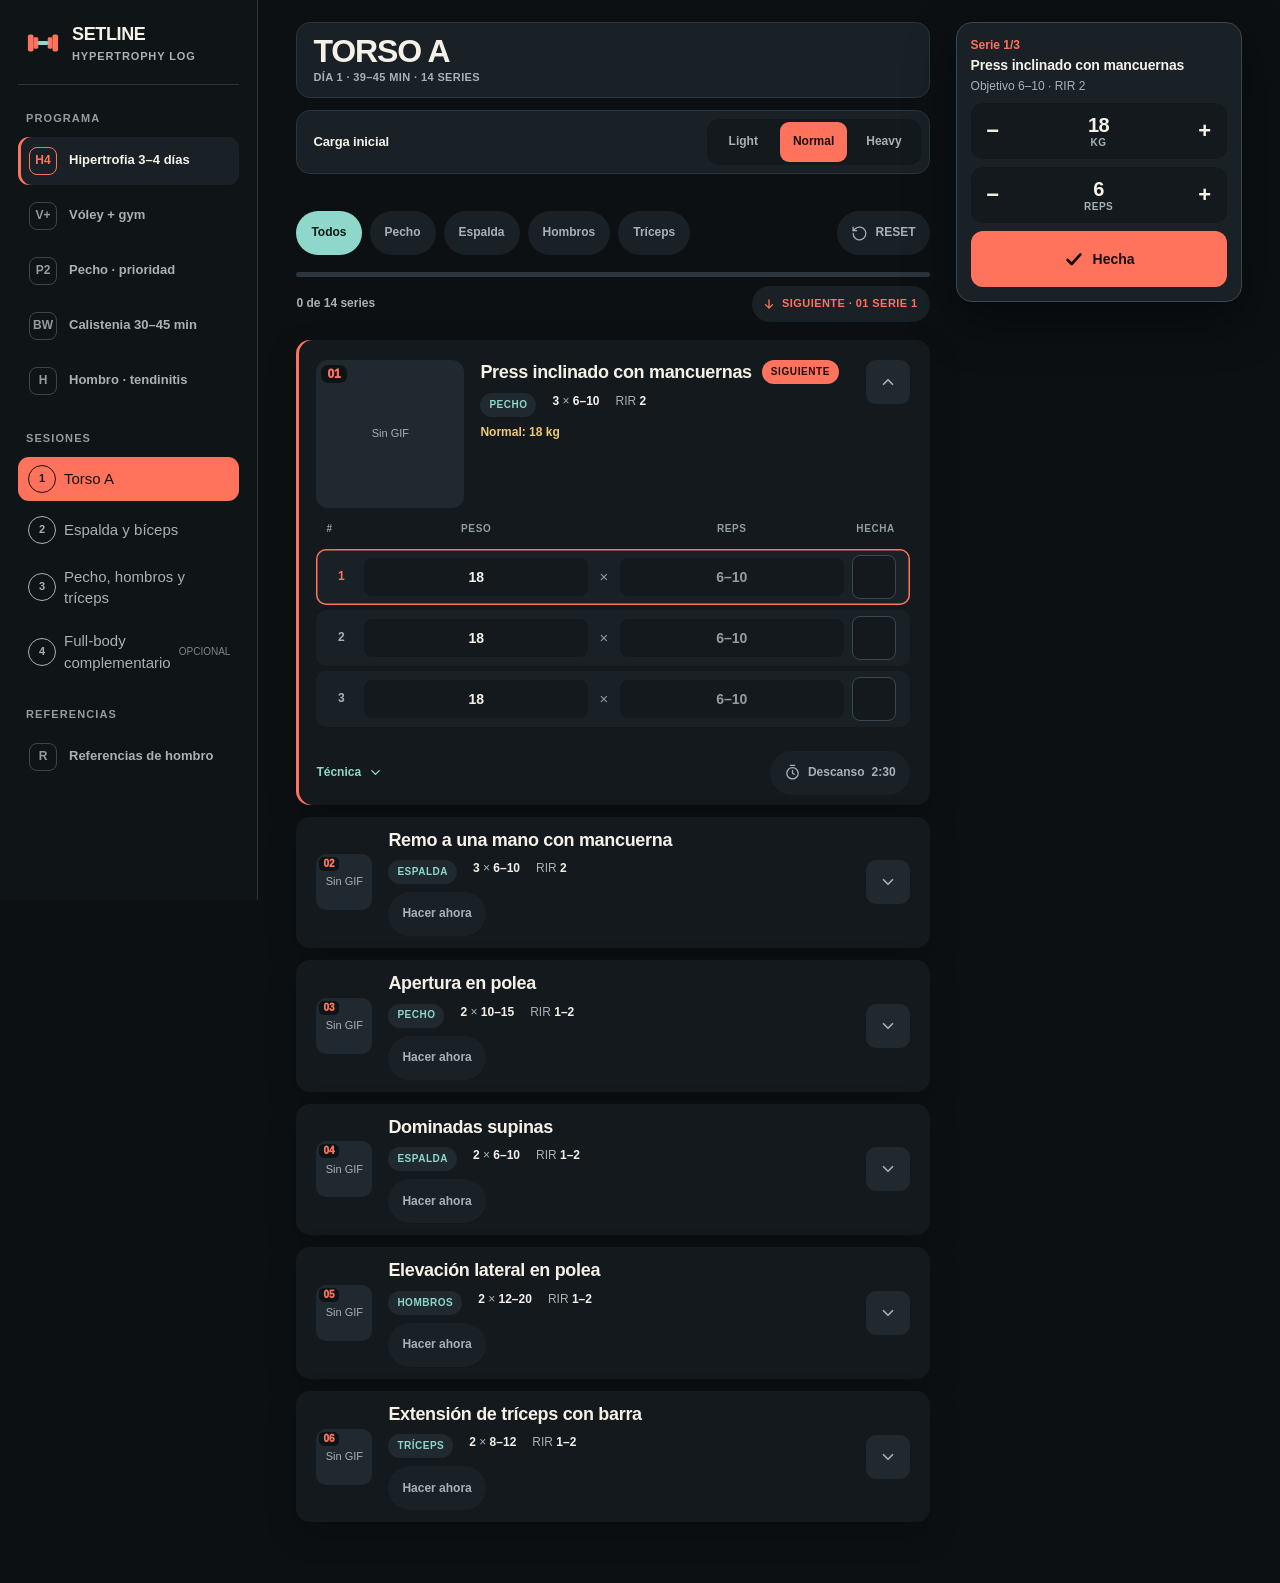
==== index.html @ 0d55f6df "Unify shoulder exercises in current UI with verified video GIFs" ====
<!doctype html>
<html lang="es">
<head>
  <meta charset="utf-8">
  <meta name="viewport" content="width=device-width, initial-scale=1, viewport-fit=cover">
  <meta name="theme-color" content="#0c1013">
  <meta name="color-scheme" content="dark">
  <meta name="description" content="Rutinas de hipertrofia, registro de series, volumen y temporizador en una PWA privada por dispositivo.">
  <meta name="apple-mobile-web-app-capable" content="yes">
  <meta name="apple-mobile-web-app-status-bar-style" content="black-translucent">
  <meta name="apple-mobile-web-app-title" content="Setline">
  <link rel="manifest" href="./manifest.webmanifest">
  <link rel="icon" href="./assets/icons/icon.svg" type="image/svg+xml">
  <link rel="apple-touch-icon" href="./assets/icons/apple-touch-icon.png">
  <title>Setline — Rutinas de hipertrofia</title>
  <style>
    :root {
      --bg: #0c1013;
      --surface: #13191d;
      --surface-raised: #192126;
      --surface-soft: #20292f;
      --line: #2b353b;
      --line-strong: #3b474e;
      --text: #f5f1e9;
      --muted: #a8b1b5;
      --faint: #929da2;
      --accent: #ff735c;
      --accent-dark: #a93425;
      --mint: #8ed7ca;
      --amber: #f2c979;
      --danger: #ff8a7a;
      --shadow: 0 18px 44px rgba(0, 0, 0, .28);
      --radius: 14px;
      --sidebar: 258px;
      --summary: 286px;
      --ease: cubic-bezier(.16, 1, .3, 1);
    }

    * { box-sizing: border-box; }

    html { scroll-behavior: smooth; -webkit-text-size-adjust: 100%; }

    body {
      margin: 0;
      min-width: 320px;
      min-height: 100vh;
      background: var(--bg);
      color: var(--text);
      font-family: ui-sans-serif, -apple-system, BlinkMacSystemFont, "Segoe UI", sans-serif;
      font-size: 15px;
      line-height: 1.45;
    }

    button, input { font: inherit; touch-action: manipulation; }

    a { touch-action: manipulation; }

    button {
      color: inherit;
      -webkit-tap-highlight-color: transparent;
    }

    button, input[type="checkbox"] { cursor: pointer; }

    button:focus-visible,
    input:focus-visible,
    a:focus-visible {
      outline: 3px solid rgba(142, 215, 202, .55);
      outline-offset: 2px;
    }

    /* Focus moved by script after a tap (dialogs, returning focus) shouldn't draw a ring on a phone. */
    html[data-input="touch"] :focus-visible { outline: 0; }

    button:disabled { opacity: .45; cursor: not-allowed; }

    [hidden] { display: none !important; }
    a.rest-button { text-decoration: none; }
    a.reference-link { text-decoration: none; }
    a.mobile-reference { display: none; }

    .sr-only {
      position: absolute;
      width: 1px;
      height: 1px;
      overflow: hidden;
      clip-path: inset(50%);
      white-space: nowrap;
    }

    .skip-link {
      position: fixed;
      z-index: 100;
      top: 8px;
      left: 8px;
      transform: translateY(-140%);
      background: var(--text);
      color: var(--bg);
      padding: 10px 14px;
      border-radius: 8px;
      font-weight: 800;
    }

    .skip-link:focus { transform: translateY(0); }

    .app-shell {
      display: grid;
      grid-template-columns: var(--sidebar) minmax(0, 1fr);
      min-height: 100vh;
    }

    .sidebar {
      position: sticky;
      top: 0;
      height: 100vh;
      overflow-y: auto;
      border-right: 1px solid var(--line);
      background: #0f1417;
      padding: 24px 18px;
    }

    .brand {
      display: flex;
      align-items: center;
      gap: 12px;
      min-height: 48px;
      padding: 0 8px 22px;
      border-bottom: 1px solid var(--line);
    }

    .brand-mark {
      width: 34px;
      height: 34px;
      flex: 0 0 auto;
      color: var(--accent);
    }

    .brand-name {
      font-size: 18px;
      line-height: 1;
      font-weight: 900;
      letter-spacing: -.02em;
      text-transform: uppercase;
    }

    .brand-sub {
      display: block;
      margin-top: 5px;
      color: var(--muted);
      font-size: 11px;
      line-height: 1;
      font-weight: 700;
      letter-spacing: .08em;
      text-transform: uppercase;
    }

    .nav-label {
      margin: 26px 8px 10px;
      color: var(--faint);
      font-size: 11px;
      font-weight: 800;
      letter-spacing: .1em;
      text-transform: uppercase;
    }

    .program-nav,
    .day-nav {
      display: grid;
      grid-template-columns: minmax(0, 1fr);
      gap: 7px;
    }

    .program-button,
    .day-button {
      width: 100%;
      min-height: 48px;
      border: 0;
      border-radius: 11px;
      background: transparent;
      color: var(--muted);
      text-align: left;
      display: flex;
      align-items: center;
      gap: 12px;
      padding: 10px 11px;
      transition: background .2s var(--ease), color .2s var(--ease), transform .2s var(--ease);
    }

    .program-button:hover,
    .day-button:hover { background: var(--surface); color: var(--text); }

    .program-button:active,
    .day-button:active { transform: scale(.985); }

    .program-button[aria-pressed="true"] {
      color: var(--text);
      background: var(--surface-raised);
      box-shadow: inset 3px 0 0 var(--accent);
    }

    .program-symbol {
      width: 28px;
      height: 28px;
      display: grid;
      place-items: center;
      flex: 0 0 auto;
      border: 1px solid var(--line-strong);
      border-radius: 8px;
      color: var(--faint);
      font-size: 12px;
      font-weight: 900;
    }

    .program-button[aria-pressed="true"] .program-symbol {
      border-color: var(--accent);
      color: var(--accent);
    }

    .program-copy { min-width: 0; }

    .program-copy strong{ display: block; }

    .program-copy strong { color: inherit; font-size: 13px; }

    .day-button { min-height: 44px; padding: 7px 10px; }
    .sidebar .day-button { gap: 8px; }

    .day-button[aria-pressed="true"] { background: var(--accent); color: #1a0c09; }

    .day-code {
      width: 28px;
      height: 28px;
      display: grid;
      place-items: center;
      flex: 0 0 auto;
      border: 1px solid currentColor;
      border-radius: 50%;
      font-size: 11px;
      font-weight: 900;
    }

    .day-button small { flex: 0 0 auto; margin-left: auto; opacity: .72; font-size: 10px; font-variant-numeric: tabular-nums; }
    .day-button small:empty { display: none; }

    .page {
      min-width: 0;
      padding: 22px clamp(18px, 3vw, 44px) 60px;
    }

    .mobile-topbar { display: none; }

    .session-layout {
      display: grid;
      grid-template-columns: minmax(0, 1fr) var(--summary);
      gap: 26px;
      max-width: 1280px;
      margin: 0 auto;
      align-items: start;
    }

    .session-main { min-width: 0; }

    .session-hero {
      min-height: 76px;
      display: grid;
      grid-template-columns: minmax(0, 1fr) auto;
      grid-template-areas:
        "title toggle"
        "meta toggle";
      align-content: center;
      align-items: center;
      gap: 3px 16px;
      padding: 11px 16px;
      border: 1px solid var(--line);
      border-radius: var(--radius);
      background: var(--surface-raised);
    }

    .session-hero h1 {
      grid-area: title;
      margin: 0;
      overflow: hidden;
      font-family: "DIN Condensed", "Avenir Next Condensed", "Arial Narrow", ui-sans-serif, sans-serif;
      font-size: clamp(25px, 3vw, 32px);
      line-height: 1;
      letter-spacing: -.035em;
      text-overflow: ellipsis;
      text-transform: uppercase;
      white-space: nowrap;
    }

    .hero-meta {
      grid-area: meta;
      overflow: hidden;
      color: var(--muted);
      font-size: 11px;
      font-weight: 750;
      letter-spacing: .035em;
      text-overflow: ellipsis;
      text-transform: uppercase;
      white-space: nowrap;
    }

    .hero-toggle {
      grid-area: toggle;
      display: none;
      min-width: 44px;
      min-height: 44px;
      align-items: center;
      justify-content: center;
      gap: 7px;
      padding: 0 2px 0 12px;
      border: 0;
      border-radius: 10px;
      background: transparent;
      color: var(--muted);
      font-size: 11px;
      font-weight: 850;
      letter-spacing: .04em;
      text-transform: uppercase;
    }

    .hero-toggle svg { width: 16px; height: 16px; transition: transform .24s var(--ease); }
    .hero-toggle[aria-expanded="true"] svg { transform: rotate(180deg); }

    .load-preset-panel {
      margin-top: 12px;
      padding: 8px 8px 8px 16px;
      display: grid;
      grid-template-columns: minmax(0, 1fr) auto;
      align-items: center;
      gap: 12px;
      border: 1px solid var(--line);
      border-radius: var(--radius);
      background: var(--surface-raised);
    }

    .load-preset-panel[hidden] { display: none; }

    .load-preset-title { color: var(--text); font-size: 13px; letter-spacing: -.01em; }

    .load-preset-controls {
      min-width: 0;
      display: grid;
      grid-template-columns: repeat(3, minmax(0, 1fr));
      gap: 3px;
      padding: 3px;
      border-radius: 12px;
      background: var(--surface);
    }

    .load-preset-button {
      min-height: 40px;
      border: 0;
      border-radius: 9px;
      padding: 0 13px;
      background: transparent;
      color: var(--muted);
      font-size: 12px;
      font-weight: 850;
      transition: background .2s var(--ease), color .2s var(--ease), transform .2s var(--ease);
    }

    .load-preset-button:hover { color: var(--text); }
    .load-preset-button:active { transform: scale(.98); }
    .load-preset-button[aria-pressed="true"] { background: var(--accent); color: #1a0c09; }

    .session-tools {
      display: flex;
      align-items: center;
      justify-content: space-between;
      gap: 16px;
      margin: 34px 0 14px;
    }

    .filter-row {
      display: flex;
      gap: 8px;
      overflow-x: auto;
      scrollbar-width: none;
      padding: 3px;
      margin-left: -3px;
    }

    .filter-row::-webkit-scrollbar { display: none; }

    .filter-button,
    .quiet-button,
    .rest-button,
    .timer-control {
      min-height: 44px;
      border: 0;
      border-radius: 999px;
      background: var(--surface-raised);
      color: var(--muted);
      font-weight: 750;
      transition: background .2s var(--ease), color .2s var(--ease), transform .2s var(--ease);
    }

    .filter-button { flex: 0 0 auto; padding: 0 15px; font-size: 12px; }

    .filter-button:hover,
    .quiet-button:hover,
    .rest-button:hover,
    .timer-control:hover { background: var(--surface-soft); color: var(--text); }

    .filter-button[aria-pressed="true"] { background: var(--mint); color: #0d1b19; }

    .quiet-button {
      padding: 0 14px;
      display: inline-flex;
      align-items: center;
      justify-content: center;
      gap: 8px;
      flex: 0 0 auto;
      font-size: 12px;
    }

    .quiet-button svg,
    .rest-button svg,
    .timer-control svg { width: 17px; height: 17px; }

    .session-progress {
      margin-bottom: 18px;
      display: grid;
      gap: 9px;
    }

    .session-progress-row {
      display: flex;
      align-items: center;
      justify-content: space-between;
      gap: 12px;
    }

    .session-next {
      min-height: 36px;
      padding: 0 12px 0 10px;
      display: inline-flex;
      align-items: center;
      gap: 6px;
      border: 0;
      border-radius: 999px;
      background: var(--surface-raised);
      color: var(--accent);
      font-size: 11px;
      font-weight: 850;
      letter-spacing: .04em;
      text-transform: uppercase;
      transition: background .2s var(--ease), color .2s var(--ease);
    }

    .session-next:hover { background: var(--surface-soft); }
    .session-next svg { width: 14px; height: 14px; }
    .session-next[hidden] { display: none; }
    .session-next.is-done { color: var(--mint); }

    .session-progress-track,
    .exercise-progress-track{
      overflow: hidden;
      height: 5px;
      border-radius: 999px;
      background: var(--line);
    }

    .session-progress-fill,
    .exercise-progress-fill{
      width: 0;
      height: 100%;
      border-radius: inherit;
      background: var(--accent);
    }

    .session-progress-output {
      color: var(--muted);
      font-size: 12px;
      font-weight: 750;
      font-variant-numeric: tabular-nums;
    }

    .exercise-list { display: grid; gap: 12px; }

    .exercise-card {
      position: relative;
      overflow: hidden;
      background: var(--surface);
      border-radius: var(--radius);
      box-shadow: 0 12px 32px rgba(0, 0, 0, .18);
      transition: background .25s var(--ease), transform .25s var(--ease);
    }

    .exercise-card.is-complete { background: #13201f; }

    .exercise-card.is-complete .exercise-order { background: var(--mint); color: #10211e; }

    .exercise-card.is-next { box-shadow: 0 12px 32px rgba(0, 0, 0, .18), inset 3px 0 0 var(--accent); }

    .next-badge {
      display: none;
      align-items: center;
      min-height: 24px;
      padding: 0 9px;
      border-radius: 999px;
      background: var(--accent);
      color: #1a0c09;
      font-size: 10px;
      font-weight: 900;
      letter-spacing: .06em;
      text-transform: uppercase;
    }

    .exercise-card.is-next .next-badge { display: inline-flex; }

    .collapse-toggle {
      display: grid;
      width: 44px;
      height: 44px;
      border: 0;
      border-radius: 10px;
      background: var(--surface-soft);
      color: var(--muted);
      place-items: center;
      transition: background .2s var(--ease), color .2s var(--ease);
    }

    .collapse-toggle:hover { background: var(--line); color: var(--text); }
    .collapse-toggle svg { width: 18px; height: 18px; transition: transform .24s var(--ease); }
    .exercise-card.is-collapsed .collapse-toggle svg { transform: rotate(180deg); }

    .exercise-collapsed-summary {
      display: none;
      margin: 5px 0 0;
      color: var(--muted);
      font-size: 12px;
      font-variant-numeric: tabular-nums;
    }

    .exercise-collapsed-summary strong { color: var(--mint); }

    .exercise-card.is-collapsed .exercise-body,
    .exercise-card.is-collapsed .exercise-last,
    .exercise-card.is-complete.is-collapsed .exercise-meta { display: none; }

    .exercise-card.is-complete.is-collapsed .exercise-collapsed-summary { display: block; }

    .exercise-head {
      display: grid;
      grid-template-columns: auto minmax(0, 1fr) auto;
      gap: 16px;
      align-items: start;
      padding: 20px 20px 14px;
      cursor: pointer;
    }

    .exercise-card.is-collapsed .exercise-head { align-items: center; padding-block: 12px; }

    .exercise-order {
      width: 48px;
      height: 48px;
      display: grid;
      place-items: center;
      border-radius: 12px;
      background: var(--surface-soft);
      color: var(--accent);
      font-size: 17px;
      font-weight: 950;
      transition: background .25s var(--ease), color .25s var(--ease);
    }

    .exercise-title-wrap { min-width: 0; }

    .exercise-title-line {
      display: flex;
      align-items: center;
      gap: 10px;
      flex-wrap: wrap;
    }

    .exercise-title-line h2 {
      margin: 1px 0 0;
      font-size: 18px;
      line-height: 1.2;
      letter-spacing: -.018em;
    }

    .muscle-badge {
      display: inline-flex;
      align-items: center;
      min-height: 24px;
      border-radius: 999px;
      padding: 0 9px;
      background: var(--surface-soft);
      color: var(--mint);
      font-size: 10px;
      font-weight: 850;
      letter-spacing: .05em;
      text-transform: uppercase;
    }

    .exercise-meta {
      display: flex;
      flex-wrap: wrap;
      gap: 7px 16px;
      margin-top: 9px;
      color: var(--muted);
      font-size: 12px;
      font-variant-numeric: tabular-nums;
    }

    .exercise-meta strong { color: var(--text); }

    .exercise-last {
      margin: 7px 0 0;
      color: var(--amber);
      font-size: 12px;
      font-weight: 700;
      font-variant-numeric: tabular-nums;
    }

    .exercise-cue {
      margin: 0 0 14px;
      max-width: 64ch;
      color: var(--muted);
      font-size: 13px;
    }

    .rest-button {
      min-width: 0;
      padding: 0 14px;
      display: inline-flex;
      align-items: center;
      justify-content: center;
      gap: 7px;
      font-size: 12px;
      font-variant-numeric: tabular-nums;
    }

    .exercise-tools {
      position: relative;
      padding: 8px 20px 10px;
    }

    .exercise-howto > summary {
      width: max-content;
      min-height: 44px;
      display: inline-flex;
      align-items: center;
      gap: 7px;
      color: var(--mint);
      font-size: 12px;
      font-weight: 800;
      cursor: pointer;
      list-style: none;
    }

    .exercise-howto > summary::-webkit-details-marker { display: none; }
    .exercise-howto > summary svg { width: 15px; height: 15px; transition: transform .24s var(--ease); }
    .exercise-howto[open] > summary svg { transform: rotate(180deg); }
    .exercise-howto-body { padding: 6px 0 8px; }
    .exercise-video-link { margin-bottom: 14px; }

    .exercise-actions {
      position: absolute;
      top: 8px;
      right: 20px;
      display: flex;
      gap: 6px;
    }

    .focus-exercise { display: none; margin-top: 8px; }
    .exercise-card:not(.is-next):not(.is-complete) .focus-exercise { display: inline-flex; }

    .exercise-demo {
      position: relative;
      min-width: 0;
    }

    .demo-frame {
      position: relative;
      display: block;
      width: 148px;
      height: 148px;
      padding: 0;
      overflow: hidden;
      border: 0;
      border-radius: 12px;
      background: var(--surface-soft);
      cursor: zoom-in;
    }

    .exercise-card.is-collapsed .demo-frame { width: 56px; height: 56px; border-radius: 10px; }

    .exercise-demo .exercise-order {
      position: absolute;
      top: 5px;
      left: 5px;
      width: auto;
      height: auto;
      padding: 2px 6px;
      border-radius: 7px;
      background: rgba(12, 16, 19, .88);
      font-size: 12px;
      line-height: 1.2;
      pointer-events: none;
    }

    .exercise-card.is-collapsed .exercise-demo .exercise-order {
      top: 3px;
      left: 3px;
      width: auto;
      height: auto;
      padding: 1px 4px;
      border-radius: 5px;
      font-size: 10px;
    }

    .exercise-card.is-complete .exercise-demo .exercise-order { background: var(--mint); }
    .gif-viewer { width: min(680px, calc(100vw - 24px)); max-height: calc(100dvh - 24px); padding: 16px; border: 1px solid var(--line); border-radius: 14px; background: var(--surface); color: var(--text); overflow: auto; }
    .gif-viewer::backdrop { background: rgba(0, 0, 0, .82); }
    body:has(dialog[open]) { overflow: hidden; }
    .gif-viewer-head { display: flex; align-items: center; justify-content: space-between; gap: 12px; margin-bottom: 12px; }
    .gif-viewer h2 { margin: 0; font-size: 18px; }
    .gif-viewer-close { min-width: 72px; min-height: 44px; border: 0; border-radius: 8px; background: var(--surface-soft); color: var(--text); cursor: pointer; }
    .gif-viewer img { display: block; width: 100%; height: min(65dvh, 600px); object-fit: contain; }
    .gif-viewer-error { color: var(--muted); }

    .demo-frame img {
      display: block;
      width: 100%;
      height: 100%;
      object-fit: contain;
    }

    .demo-status {
      position: absolute;
      inset: 0;
      display: grid;
      place-items: center;
      padding: 8px;
      color: var(--muted);
      text-align: center;
      font-size: 11px;
    }

    .exercise-demo.is-ready .demo-status { display: none; }
    .exercise-demo.is-error .demo-frame img { visibility: hidden; }

    .is-video-excerpt .demo-frame { width: 100%; max-width: 480px; height: auto; aspect-ratio: 16 / 9; }
    .exercise-card.is-collapsed .is-video-excerpt .demo-frame { width: 56px; height: 56px; aspect-ratio: auto; }
    .exercise-card.is-collapsed .is-video-excerpt img { object-fit: cover; }
    .exercise-card.has-video:not(.is-collapsed) .exercise-demo { grid-column: 1 / -1; grid-row: 2; }
    .exercise-card.has-video:not(.is-collapsed) .exercise-title-wrap { grid-column: 1 / 3; grid-row: 1; }
    .exercise-card.has-video:not(.is-collapsed) .collapse-toggle { grid-column: 3; grid-row: 1; }

    .demo-toggle {
      min-height: 44px;
      padding: 0;
      border: 0;
      background: transparent;
      color: var(--mint);
      font-size: 12px;
      font-weight: 800;
    }

    .exercise-card.is-collapsed .demo-toggle { display: none; }

    .sets-wrap {
      padding: 0 20px 16px;
    }

    .set-grid-head,
    .set-row {
      display: grid;
      grid-template-columns: 30px minmax(76px, 1fr) 16px minmax(76px, 1fr) 48px;
      gap: 8px;
      align-items: center;
    }

    @media (min-width: 881px) {
      .sets-wrap { max-width: 640px; }
    }

    .set-grid-head {
      padding: 0 10px 7px;
      color: var(--faint);
      font-size: 10px;
      font-weight: 800;
      letter-spacing: .06em;
      text-transform: uppercase;
    }

    .set-grid-head span:nth-child(2),
    .set-grid-head span:nth-child(4),
    .set-grid-head span:nth-child(5) { text-align: center; }

    .set-row {
      min-height: 54px;
      margin-top: 5px;
      padding: 6px 10px;
      border-radius: 10px;
      background: var(--surface-raised);
    }

    .set-row.is-done { background: #1b2b29; }
    .set-row.is-done .set-input { color: var(--muted); }
    .set-row.is-next-set { box-shadow: inset 0 0 0 1.5px var(--accent); }
    .set-row.is-next-set .set-number { color: var(--accent); }

    .set-number { color: var(--muted); font-size: 12px; font-weight: 850; text-align: center; }

    .bodyweight-load {
      height: 38px;
      display: grid;
      place-items: center;
      border: 1px solid transparent;
      border-radius: 8px;
      background: var(--surface);
      color: var(--mint);
      font-size: 11px;
      font-weight: 850;
      letter-spacing: .025em;
      text-align: center;
      text-transform: uppercase;
    }

    .set-check {
      appearance: none;
      width: 44px;
      height: 44px;
      margin: 0;
      border: 1px solid var(--line-strong);
      border-radius: 8px;
      background: var(--surface);
      display: grid;
      place-content: center;
    }

    .set-check::before {
      content: "";
      width: 11px;
      height: 6px;
      border-left: 2px solid #0f2520;
      border-bottom: 2px solid #0f2520;
      transform: rotate(-45deg) scale(0);
      transition: transform .15s var(--ease);
    }

    .set-check:checked { background: var(--mint); border-color: var(--mint); animation: check-pop .22s var(--ease); }

    @keyframes check-pop {
      0% { transform: scale(.9); }
      60% { transform: scale(1.07); }
      100% { transform: scale(1); }
    }

    .set-check:checked::before { transform: rotate(-45deg) scale(1); }

    .set-input {
      width: 100%;
      min-width: 0;
      height: 38px;
      border: 1px solid transparent;
      border-radius: 8px;
      background: var(--surface);
      color: var(--text);
      text-align: center;
      font-size: 14px;
      font-weight: 750;
      font-variant-numeric: tabular-nums;
    }

    .set-input::placeholder { color: #929da2; font-weight: 600; }

    .set-input:hover { border-color: var(--line-strong); }

    .set-input:focus { border-color: var(--mint); outline: 0; }

    .times { color: var(--faint); text-align: center; }

    .exercise-foot {
      display: none;
      padding: 2px 20px 10px;
    }

    .exercise-card.has-readout .exercise-foot { display: block; }
    .exercise-card:not(.has-reference) .exercise-progress-track { display: none; }

    .volume-readout { min-width: 0; }

    .volume-topline {
      display: flex;
      align-items: baseline;
      justify-content: space-between;
      gap: 12px;
      font-size: 11px;
      color: var(--muted);
    }

    .exercise-card.has-reference .volume-topline { margin-bottom: 8px; }

    .volume-value { color: var(--text); font-size: 13px; font-weight: 850; font-variant-numeric: tabular-nums; }

    .exercise-progress-fill { background: var(--mint); }

    .reference-field { max-width: 320px; }

    .reference-field label {
      display: block;
      margin-bottom: 6px;
      color: var(--faint);
      font-size: 10px;
      font-weight: 800;
      letter-spacing: .05em;
      text-transform: uppercase;
    }

    .reference-input {
      width: 100%;
      height: 38px;
      border: 1px solid var(--line);
      border-radius: 8px;
      background: var(--surface-raised);
      color: var(--text);
      padding: 0 11px;
      font-variant-numeric: tabular-nums;
    }

    .reference-input:focus { border-color: var(--mint); outline: 0; }

    .reference-control {
      min-width: 0;
      display: grid;
      grid-template-columns: minmax(0, 1fr) auto;
      gap: 6px;
    }

    .reference-auto-button {
      min-height: 38px;
      padding: 0 10px;
      border: 1px solid var(--line);
      border-radius: 8px;
      background: var(--surface-soft);
      color: var(--mint);
      font-size: 10px;
      font-weight: 850;
      letter-spacing: .05em;
      text-transform: uppercase;
    }

    .reference-auto-button:hover { border-color: var(--mint); }
    .reference-auto-button[hidden] { display: none; }

    .session-stale {
      margin-bottom: 12px;
      padding: 6px 6px 6px 14px;
      display: flex;
      align-items: center;
      justify-content: space-between;
      gap: 12px;
      border: 1px solid var(--line);
      border-radius: var(--radius);
      background: var(--surface-raised);
      color: var(--muted);
      font-size: 12px;
    }

    .session-stale .quiet-button { border-radius: 10px; background: var(--surface-soft); color: var(--text); }

    .sheet {
      border: 0;
      padding: 0;
      width: min(440px, calc(100vw - 24px));
      border-radius: 18px;
      background: var(--surface-raised);
      color: var(--text);
      box-shadow: var(--shadow);
    }

    .sheet::backdrop { background: rgba(6, 9, 11, .66); backdrop-filter: blur(4px); }
    .sheet-body { margin: 0; padding: 22px 20px 18px; display: grid; gap: 8px; }
    .sheet-body h2 { margin: 0; font-size: 19px; letter-spacing: -.02em; }
    .sheet-actions { display: grid; grid-template-columns: 1fr 1fr; gap: 8px; margin-top: 12px; }

    .sheet-cancel,
    .sheet-confirm {
      min-height: 48px;
      border: 0;
      border-radius: 12px;
      font-size: 14px;
      font-weight: 850;
    }

    .sheet-cancel { background: var(--surface-soft); color: var(--text); }
    .sheet-confirm { background: var(--accent); color: #1a0c09; }

    .session-sheet {
      max-height: calc(100dvh - 24px);
      padding: 14px 12px 12px;
      overflow: auto;
      overscroll-behavior: contain;
    }

    .session-sheet[open] { animation: sheet-rise .24s var(--ease); }
    .session-sheet-head { display: flex; align-items: center; justify-content: space-between; gap: 12px; padding-left: 8px; }
    .session-sheet-head h2 { margin: 0; font-size: 19px; letter-spacing: -.02em; }
    .session-sheet-head h2:focus { outline: 0; }
    .session-sheet-close { min-width: 72px; min-height: 44px; border: 0; border-radius: 10px; background: var(--surface-soft); color: var(--text); font-size: 13px; font-weight: 800; }
    .session-sheet .nav-label { margin: 18px 8px 8px; }
    .session-sheet .program-button:hover,
    .session-sheet .day-button:hover { background: var(--surface-soft); }
    .session-sheet .program-button[aria-pressed="true"] { background: var(--surface-soft); }
    .session-sheet .day-button[aria-pressed="true"] { background: var(--accent); }

    @keyframes sheet-rise {
      from { transform: translateY(18px); opacity: .6; }
      to { transform: translateY(0); opacity: 1; }
    }

    .empty-state {
      padding: 34px 24px;
      border-radius: var(--radius);
      background: var(--surface);
      color: var(--muted);
      text-align: center;
    }

    .empty-state strong { display: block; margin-bottom: 6px; color: var(--text); }

    .summary-column {
      align-self: stretch;
      display: grid;
      align-content: start;
      gap: 14px;
    }

    .timer-dock {
      position: sticky;
      z-index: 5;
      top: 22px;
      overflow: hidden;
      padding: 14px;
      border: 1px solid var(--line-strong);
      border-radius: 16px;
      background: var(--surface-raised);
      color: var(--text);
      box-shadow: 0 18px 50px rgba(0, 0, 0, .42);
      transition: background .2s var(--ease), color .2s var(--ease), border-color .2s var(--ease);
    }

    .timer-dock[data-mode="rest"] { border-color: transparent; background: #edf0e9; color: #11181a; }
    .timer-dock.is-running { background: var(--mint); }
    .timer-dock[data-mode="done"] { border-color: rgba(142, 215, 202, .45); background: #13201f; }
    .timer-dock.is-finished { border-color: transparent; background: var(--accent); color: #1a0c09; }

    .console-panel { display: none; gap: 8px; }

    .timer-dock[data-mode="work"] .console-work,
    .timer-dock[data-mode="rest"] .console-rest,
    .timer-dock[data-mode="done"] .console-complete { display: grid; }

    .console-heading {
      min-width: 0;
      min-height: 44px;
      display: grid;
      align-content: center;
      gap: 2px;
      padding: 0;
      border: 0;
      background: transparent;
      color: inherit;
      text-align: left;
    }

    .console-title {
      min-width: 0;
      display: flex;
      align-items: baseline;
      justify-content: space-between;
      gap: 10px;
    }

    .console-title strong {
      min-width: 0;
      overflow: hidden;
      font-size: 14px;
      letter-spacing: -.012em;
      text-overflow: ellipsis;
      white-space: nowrap;
    }

    .console-set {
      flex: 0 0 auto;
      color: var(--accent);
      font-size: 12px;
      font-weight: 850;
      font-variant-numeric: tabular-nums;
    }

    .console-hint {
      color: var(--muted);
      font-size: 12px;
      font-variant-numeric: tabular-nums;
    }

    @media (min-width: 881px) {
      .console-title { flex-direction: column-reverse; gap: 1px; }
      .console-title strong { white-space: normal; }
    }

    @media (max-width: 880px) {
      .console-hint {
        overflow: hidden;
        text-overflow: ellipsis;
        white-space: nowrap;
      }
    }

    .timer-dock.is-finished .console-set,
    .timer-dock.is-finished .console-hint { color: inherit; }

    .stepper {
      min-width: 0;
      height: 56px;
      display: grid;
      grid-template-columns: 44px minmax(0, 1fr) 44px;
      border-radius: 12px;
      background: var(--surface);
    }

    .stepper:has(.stepper-input:focus) { box-shadow: inset 0 0 0 2px var(--mint); }

    .stepper-button {
      padding: 0;
      border: 0;
      border-radius: 12px;
      background: transparent;
      color: inherit;
      font-size: 22px;
      font-weight: 650;
      line-height: 1;
      transition: background .15s var(--ease), transform .15s var(--ease);
    }

    .stepper-button:hover,
    .stepper-button:active { background: var(--surface-soft); }
    .stepper-button:active { transform: scale(.93); }

    .stepper-field {
      min-width: 0;
      display: grid;
      align-content: center;
      justify-items: center;
      cursor: text;
    }

    .stepper-input {
      width: 100%;
      min-width: 0;
      padding: 0;
      border: 0;
      background: transparent;
      color: inherit;
      font-size: 20px;
      font-weight: 850;
      line-height: 1.15;
      letter-spacing: -.025em;
      font-variant-numeric: tabular-nums;
      text-align: center;
    }

    .stepper-input:focus-visible { outline: 0; }
    .stepper-input::placeholder { color: var(--faint); }

    .stepper-unit {
      color: var(--muted);
      font-size: 10px;
      font-weight: 800;
      letter-spacing: .05em;
      line-height: 1.1;
      text-transform: uppercase;
    }

    .numeric-editor-context { margin: 8px 0 16px; color: var(--muted); }
    .numeric-editor-stepper { height: 72px; grid-template-columns: 64px minmax(0, 1fr) 64px; }
    .numeric-editor-value { width: 100%; min-width: 0; border: 0; background: transparent; color: var(--text); font: inherit; font-size: 28px; font-weight: 850; text-align: center; }
    .numeric-editor-options { display: flex; gap: 8px; margin-top: 12px; }
    .numeric-editor-options button { flex: 1; min-height: 44px; }

    .timer-dock.is-finished .stepper { background: rgba(26, 12, 9, .14); }
    .timer-dock.is-finished .stepper-unit { color: inherit; }
    .timer-dock.is-finished .stepper-button:hover,
    .timer-dock.is-finished .stepper-button:active { background: rgba(26, 12, 9, .14); }

    .console-done {
      min-height: 56px;
      display: flex;
      align-items: center;
      justify-content: center;
      gap: 8px;
      padding: 0 6px;
      border: 0;
      border-radius: 12px;
      background: var(--accent);
      color: #1a0c09;
      font-size: 14px;
      font-weight: 900;
      transition: filter .2s var(--ease), transform .15s var(--ease), background .2s var(--ease), color .2s var(--ease);
    }

    .console-done svg { width: 22px; height: 22px; flex: 0 0 auto; }
    .console-done:hover { filter: brightness(1.06); }
    .console-done:active { transform: scale(.96); }
    .timer-dock.is-finished .console-done { background: #1a0c09; color: var(--accent); }

    .console-rest-top {
      min-width: 0;
      display: flex;
      align-items: center;
      justify-content: space-between;
      gap: 10px;
    }

    .timer-label {
      min-width: 0;
      color: #33403f;
      font-size: 11px;
      font-weight: 850;
      letter-spacing: .05em;
      text-transform: uppercase;
    }

    @media (max-width: 880px) {
      .timer-label {
        overflow: hidden;
        text-overflow: ellipsis;
        white-space: nowrap;
      }
    }

    .console-undo {
      flex: 0 0 auto;
      min-height: 44px;
      margin-block: -13px;
      padding: 0 2px 0 8px;
      border: 0;
      background: transparent;
      color: inherit;
      font-size: 12px;
      font-weight: 850;
      text-decoration: underline;
      text-underline-offset: 2px;
    }

    .console-rest-main {
      display: flex;
      flex-wrap: wrap;
      align-items: center;
      justify-content: space-between;
      gap: 6px 10px;
      padding-bottom: 2px;
    }

    .timer-time {
      display: block;
      font-size: 34px;
      line-height: 1;
      font-weight: 950;
      letter-spacing: -.035em;
      font-variant-numeric: tabular-nums;
    }

    .timer-progress {
      position: absolute;
      left: 0;
      right: 0;
      bottom: 0;
      height: 4px;
      background: rgba(17, 24, 26, .12);
    }

    .timer-progress-fill { width: 0; height: 100%; background: #11181a; transition: width .25s linear; }

    .timer-actions { display: flex; gap: 5px; }

    .timer-control {
      width: 46px;
      min-width: 46px;
      min-height: 46px;
      display: grid;
      place-items: center;
      padding: 0;
      background: rgba(17, 24, 26, .1);
      color: #11181a;
    }

    .timer-control:hover { background: rgba(17, 24, 26, .17); color: #11181a; }

    .timer-control.wide { width: auto; padding: 0 11px; font-size: 12px; font-weight: 900; }

    .console-complete-copy strong { display: block; color: var(--mint); font-size: 15px; letter-spacing: -.01em; }
    .console-complete-copy span { display: block; margin-top: 2px; color: var(--muted); font-size: 12px; font-variant-numeric: tabular-nums; }
    .console-complete-actions { display: flex; gap: 6px; }

    .console-next-day,
    .console-reset {
      min-height: 48px;
      padding: 0 14px;
      border: 0;
      border-radius: 12px;
      font-size: 13px;
      font-weight: 850;
      transition: filter .2s var(--ease), transform .15s var(--ease), background .2s var(--ease);
    }

    .console-next-day {
      flex: 1 1 auto;
      min-width: 0;
      overflow: hidden;
      background: var(--accent);
      color: #1a0c09;
      text-overflow: ellipsis;
      white-space: nowrap;
    }

    .console-next-day:hover { filter: brightness(1.06); }
    .console-next-day:active,
    .console-reset:active { transform: scale(.97); }
    .console-reset { flex: 0 0 auto; background: var(--surface-soft); color: var(--text); }
    .console-reset:hover { background: var(--line); }
    .console-complete-actions:has(.console-next-day[hidden]) .console-reset { flex: 1 1 auto; }

    .toast {
      position: fixed;
      z-index: 60;
      left: 50%;
      bottom: 24px;
      transform: translate(-50%, 16px);
      padding: 10px 14px;
      border-radius: 10px;
      background: var(--text);
      color: var(--bg);
      font-size: 12px;
      font-weight: 800;
      opacity: 0;
      pointer-events: none;
      transition: opacity .2s var(--ease), transform .2s var(--ease);
    }

    .toast.show { opacity: 1; transform: translate(-50%, 0); }

    .pwa-banner {
      position: fixed;
      z-index: 70;
      left: 50%;
      bottom: 24px;
      width: min(520px, calc(100vw - 32px));
      display: grid;
      grid-template-columns: minmax(0, 1fr) auto auto;
      gap: 12px;
      align-items: center;
      padding: 14px 14px 14px 18px;
      border: 1px solid var(--line-strong);
      border-radius: 14px;
      background: var(--surface-raised);
      box-shadow: var(--shadow);
      transform: translate(-50%, 18px);
      opacity: 0;
      pointer-events: none;
      transition: opacity .22s var(--ease), transform .22s var(--ease);
    }

    .pwa-banner[hidden] { display: none; }
    .pwa-banner.is-visible { transform: translate(-50%, 0); opacity: 1; pointer-events: auto; }
    .pwa-banner-copy { min-width: 0; }
    .pwa-banner-copy strong { display: block; font-size: 13px; }
    .pwa-banner-copy span { display: block; margin-top: 2px; color: var(--muted); font-size: 12px; }
    .pwa-banner-copy span:empty { display: none; }
    .pwa-banner-action, .pwa-banner-close {
      min-height: 44px;
      border: 0;
      border-radius: 10px;
      font: inherit;
      font-weight: 850;
      cursor: pointer;
    }
    .pwa-banner-action { padding: 0 14px; background: var(--mint); color: #0f2520; }
    .pwa-banner-close { width: 44px; padding: 0; background: var(--surface-soft); color: var(--text); font-size: 20px; }

    @media (max-width: 1100px) {
      :root { --sidebar: 228px; --summary: 252px; }
      .page { padding-inline: 22px; }
      .session-layout { gap: 18px; }
      .sidebar .day-button { display: grid; grid-template-columns: 28px minmax(0, 1fr); gap: 0 12px; }
      .sidebar .day-code { grid-row: 1 / span 2; }
      .sidebar .day-button small { grid-column: 2; margin-left: 0; }
    }

    @media (max-width: 880px) {
      :root {
        --mobile-safe-left: max(16px, env(safe-area-inset-left));
        --mobile-safe-right: max(16px, env(safe-area-inset-right));
      }
      html {
        scroll-padding-top: calc(var(--topbar-height, 60px) + 10px);
        scroll-padding-bottom: calc(var(--dock-height, 128px) + 18px);
      }
      body { padding-bottom: calc(var(--dock-height, 128px) + max(8px, env(safe-area-inset-bottom)) + 16px); }
      body:has(.exercise-list input:focus) .timer-dock { visibility: hidden; }
      .app-shell { display: block; }
      .sidebar { display: none; }
      .page { padding: 0 var(--mobile-safe-right) 8px var(--mobile-safe-left); }
      .mobile-topbar {
        position: sticky;
        z-index: 30;
        top: 0;
        display: block;
        margin: 0 calc(0px - var(--mobile-safe-right)) 8px calc(0px - var(--mobile-safe-left));
        padding-top: env(safe-area-inset-top);
        background: var(--bg);
      }
      .session-switch {
        width: 100%;
        min-height: 56px;
        display: grid;
        grid-template-columns: auto minmax(0, 1fr) auto auto;
        align-items: center;
        gap: 10px;
        padding: 6px var(--mobile-safe-right) 6px var(--mobile-safe-left);
        border: 0;
        background: transparent;
        color: var(--text);
        text-align: left;
        transition: background .2s var(--ease);
      }
      .session-switch:active { background: var(--surface); }
      .session-switch:focus-visible { outline-offset: -3px; }
      .session-switch .brand-mark { width: 30px; height: 30px; }
      .session-switch-copy { min-width: 0; }
      .session-switch-copy strong,
      .session-switch-copy span {
        display: block;
        overflow: hidden;
        text-overflow: ellipsis;
        white-space: nowrap;
      }
      .session-switch-copy strong {
        font-family: "DIN Condensed", "Avenir Next Condensed", "Arial Narrow", ui-sans-serif, sans-serif;
        font-size: 23px;
        font-weight: 900;
        line-height: 1.05;
        letter-spacing: -.01em;
        text-transform: uppercase;
      }
      .session-switch-copy span { margin-top: 1px; color: var(--muted); font-size: 12px; line-height: 1.2; }
      .session-switch-count { color: var(--text); font-size: 14px; font-weight: 850; font-variant-numeric: tabular-nums; }
      .session-switch-chevron { width: 18px; height: 18px; color: var(--muted); }
      .topbar-progress { height: 3px; background: var(--line); }
      .topbar-progress-fill { width: 0; height: 100%; background: var(--accent); transition: width .3s var(--ease); }
      .session-layout { display: block; }
      .session-hero {
        min-height: 44px;
        grid-template-areas: "meta toggle";
        gap: 8px;
        padding: 0 0 0 2px;
        border: 0;
        background: transparent;
      }
      .session-hero h1 {
        position: absolute;
        width: 1px;
        height: 1px;
        overflow: hidden;
        clip-path: inset(50%);
      }
      .hero-toggle { display: inline-flex; }
      .session-hero:not(.is-open) + .load-preset-panel,
      .session-hero:not(.is-open) ~ .session-tools:not(.has-active-filter) { display: none; }
      .summary-column { margin-top: 12px; }
      a.mobile-reference { display: inline-flex; border-radius: 12px; }
      .session-progress { display: none; }
      .exercise-list { gap: 8px; }
      .exercise-card.is-next .next-badge { display: none; }
      .timer-dock {
        position: fixed;
        z-index: 40;
        top: auto;
        left: var(--mobile-safe-left);
        right: var(--mobile-safe-right);
        bottom: calc(max(8px, env(safe-area-inset-bottom)) + var(--keyboard-inset, 0px));
        max-width: 560px;
        margin-inline: auto;
        padding: 8px 10px 10px;
      }
      .console-panel { gap: 6px; }
      .console-work { grid-template-columns: minmax(0, 1fr) minmax(0, 1fr) 62px; }
      .console-heading { grid-column: 1 / -1; }
      .timer-dock.is-reps-only .stepper-reps { grid-column: 1 / 3; }
      .console-done { flex-direction: column; gap: 0; padding: 0; font-size: 11px; }
      .console-rest-main { flex-wrap: nowrap; }
      .toast { bottom: calc(var(--dock-height, 128px) + max(8px, env(safe-area-inset-bottom)) + 12px); }
      .pwa-banner { bottom: calc(var(--dock-height, 128px) + max(8px, env(safe-area-inset-bottom)) + 10px); }
    }

    @media (max-width: 620px) {
      :root {
        --mobile-safe-left: max(12px, env(safe-area-inset-left));
        --mobile-safe-right: max(12px, env(safe-area-inset-right));
      }
      body { font-size: 16px; }
      .page { padding-left: var(--mobile-safe-left); padding-right: var(--mobile-safe-right); }
      .mobile-topbar {
        margin-left: calc(0px - var(--mobile-safe-left));
        margin-right: calc(0px - var(--mobile-safe-right));
      }
      .load-preset-panel { margin-top: 10px; gap: 8px; padding: 6px 6px 6px 12px; }
      .load-preset-controls { min-width: 0; }
      .load-preset-button { min-height: 44px; padding-inline: 10px; font-size: 11px; }
      .session-tools { margin: 12px 0; display: grid; grid-template-columns: minmax(0, 1fr) auto; gap: 8px; }
      .filter-row { min-width: 0; margin: 0; padding: 0; }
      .filter-button { min-height: 48px; padding-inline: 14px; }
      .quiet-button { width: auto; padding: 0 12px; border-radius: 12px; }
      .quiet-button span { display: inline; }
      .session-stale { margin-block: 4px 8px; }
      .exercise-head { gap: 10px; padding: 12px 10px 10px 12px; }
      .exercise-order { width: 42px; height: 42px; font-size: 16px; }
      .exercise-card.is-collapsed .exercise-order { width: 36px; height: 36px; border-radius: 10px; font-size: 14px; }
      .exercise-title-line { gap: 7px; }
      .exercise-title-line h2 { font-size: 16px; }
      .exercise-meta { gap: 3px 10px; margin-top: 5px; font-size: 13px; }
      .exercise-card.is-collapsed .exercise-head { padding-block: 9px; }
      .exercise-tools { padding: 6px 10px 8px 12px; }
      .exercise-actions { top: 6px; right: 10px; }
      .rest-button { padding-inline: 10px; font-size: 12px; white-space: nowrap; }
      .rest-button svg { flex: 0 0 auto; }
      .rest-word { display: none; }
      .demo-frame { width: 112px; height: 112px; }
      .exercise-card.is-collapsed .demo-frame { width: 52px; height: 52px; }
      .exercise-card.is-collapsed .is-video-excerpt .demo-frame { width: 52px; height: 52px; }
      .sets-wrap { padding: 0 10px 12px; }
      .set-grid-head, .set-row { grid-template-columns: 24px minmax(56px, 1fr) 12px minmax(56px, 1fr) 48px; gap: 6px; }
      .set-check { width: 48px; height: 48px; }
      .set-grid-head { padding-inline: 6px; }
      .set-row { padding-inline: 6px; }
      .set-input, .reference-input, .bodyweight-load { height: 46px; font-size: 16px; }
      .bodyweight-load { font-size: 10px; }
      .exercise-foot { padding: 2px 12px 8px; }
      .sheet { margin: auto 12px max(12px, env(safe-area-inset-bottom)); width: calc(100vw - 24px); }
      /* The harmless answer sits where the thumb already is. */
      .sheet-actions { grid-template-columns: 1fr; }
      .sheet-confirm { order: -1; }
      .timer-time { font-size: 32px; }
      .timer-actions { gap: 4px; }
      .timer-control { width: 44px; min-width: 44px; min-height: 44px; }
      .timer-control.wide { min-width: 44px; padding-inline: 9px; }
      .pwa-banner {
        width: calc(100vw - var(--mobile-safe-left) - var(--mobile-safe-right));
        gap: 8px;
        padding: 10px 10px 10px 14px;
      }
    }

    @media (pointer: coarse) {
      .program-button, .day-button, .filter-button, .quiet-button, .rest-button, .load-preset-button, .hero-toggle, .reference-auto-button { min-height: 48px; }
      .set-input, .reference-input, .bodyweight-load { min-height: 46px; font-size: 16px; }
      .bodyweight-load { font-size: 10px; }
    }

    @media (max-width: 350px) {
      .demo-frame { width: 84px; height: 84px; }
      .console-work { grid-template-columns: minmax(0, 1fr) minmax(0, 1fr); }
      .timer-dock.is-reps-only .stepper-reps { grid-column: 1 / -1; }
      .console-done { grid-column: 1 / -1; flex-direction: row; gap: 8px; min-height: 48px; font-size: 14px; }
      .timer-time { font-size: 28px; }
      #timer-toggle { display: none; }
    }

    @media (max-height: 520px) and (orientation: landscape) and (max-width: 880px) {
      .mobile-topbar { position: relative; }
      .timer-dock { max-width: none; }
      .console-work { grid-template-columns: minmax(0, 1.2fr) minmax(0, 1fr) minmax(0, 1fr) 62px; align-items: center; }
      .console-heading { grid-column: auto; }
      .timer-dock.is-reps-only .stepper-reps { grid-column: 2 / 4; }
    }

    @media (prefers-reduced-motion: reduce) {
      *, *::before, *::after { scroll-behavior: auto !important; transition-duration: .01ms !important; animation-duration: .01ms !important; }
    }
    .shoulder-sources { display:flex; flex-wrap:wrap; gap:8px; margin:12px 0 20px; }
    .shoulder-sources[hidden] { display:none; }
    .shoulder-sources a { text-decoration:none; min-height:44px; }
    .shoulder-group { scroll-margin-top:110px; padding:24px 0 4px; }
    .shoulder-group h2 { font-size:22px; margin:0 0 6px; }
    .shoulder-group p, .shoulder-ref-note { color:var(--muted); font-size:13px; }
    .shoulder-reference-card .exercise-head { cursor:default; }
    .shoulder-ref-media { flex:0 0 112px; width:112px; }
    .shoulder-ref-media img { display:block; width:112px; height:112px; object-fit:contain; border-radius:10px; background:var(--surface-soft); }
    .shoulder-ref-media button { border:0; padding:0; background:none; cursor:pointer; }
    .shoulder-ref-media small { display:block; margin-top:4px; color:var(--muted); font-size:11px; }
    .shoulder-ref-actions { display:flex; flex-wrap:wrap; gap:8px; margin-top:12px; }
    .shoulder-ref-actions a { min-height:44px; text-decoration:none; }
    .shoulder-reference-card .exercise-body { padding:0 12px 16px; }
    .shoulder-reference-card h2 { overflow-wrap:anywhere; }
    .shoulder-ref-placeholder { display:grid; place-items:center; width:112px; height:112px; border-radius:10px; background:var(--surface-soft); color:var(--muted); font-size:13px; text-align:center; }
    @media(max-width:400px) { .shoulder-ref-media { flex-basis:88px; width:88px; } .shoulder-ref-media img,.shoulder-ref-placeholder { width:88px; height:88px; } }
  </style>
</head>
<body>
  <!--
  THESIS: Setline turns hypertrophy work into a courtside technical sheet; it refuses the generic neon fitness dashboard.
  OWN-WORLD: Ink-black slate, warm coral signal plates, mint completion marks, ruled rows, and equipment-label controls.
  STORY: Choose a program and day, execute sets in order, log the work and time rest.
  FIRST VIEWPORT: Persistent program rail, the current set in a work sheet, and the session console.
  FORM: Courtside rotation board / equipment plate, grounded direction 7, seed 1b494f19.
  FINISH: unreviewed and undocumented is unfinished; this build ends with the finish review, the verdict, and DESIGN.md
  -->
  <a class="skip-link" href="#exercise-list">Saltar a los ejercicios</a>
  <div class="app-shell">
    <aside class="sidebar" aria-label="Navegación de la rutina">
      <div class="brand">
        <svg class="brand-mark" viewBox="0 0 36 36" fill="none" aria-hidden="true">
          <rect x="2" y="9" width="6" height="18" rx="2" fill="currentColor"/>
          <rect x="8" y="12" width="5" height="12" rx="1.5" fill="currentColor"/>
          <rect x="23" y="12" width="5" height="12" rx="1.5" fill="currentColor"/>
          <rect x="28" y="9" width="6" height="18" rx="2" fill="currentColor"/>
          <rect x="12" y="16" width="12" height="4" rx="2" fill="#8ed7ca"/>
        </svg>
        <span><span class="brand-name">Setline</span><span class="brand-sub">Hypertrophy log</span></span>
      </div>
      <p class="nav-label">Programa</p>
      <nav class="program-nav" id="desktop-programs" aria-label="Programas"></nav>
      <p class="nav-label">Sesiones</p>
      <nav class="day-nav" id="desktop-days" aria-label="Días"></nav>
      <p class="nav-label">Referencias</p>
      <a class="program-button reference-link" href="./catalog.html"><span class="program-symbol">R</span><span class="program-copy"><strong>Referencias de hombro</strong></span></a>
    </aside>

    <main class="page">
      <header class="mobile-topbar">
        <button class="session-switch" id="session-switch" type="button" aria-haspopup="dialog">
          <svg class="brand-mark" viewBox="0 0 36 36" fill="none" aria-hidden="true">
            <rect x="2" y="9" width="6" height="18" rx="2" fill="currentColor"/>
            <rect x="8" y="12" width="5" height="12" rx="1.5" fill="currentColor"/>
            <rect x="23" y="12" width="5" height="12" rx="1.5" fill="currentColor"/>
            <rect x="28" y="9" width="6" height="18" rx="2" fill="currentColor"/>
            <rect x="12" y="16" width="12" height="4" rx="2" fill="#8ed7ca"/>
          </svg>
          <span class="sr-only">Cambiar sesión:</span>
          <span class="session-switch-copy"><strong id="switch-title"></strong><span id="switch-meta"></span></span>
          <span class="session-switch-count" id="switch-count"></span>
          <svg class="session-switch-chevron" viewBox="0 0 24 24" fill="none" stroke="currentColor" stroke-width="2.2" stroke-linecap="round" stroke-linejoin="round" aria-hidden="true"><path d="m6 9 6 6 6-6"/></svg>
        </button>
        <div class="topbar-progress" aria-hidden="true"><div class="topbar-progress-fill" id="topbar-progress-fill"></div></div>
      </header>

      <div class="session-layout">
        <section class="session-main" aria-labelledby="session-title">
          <div class="session-hero" id="session-hero"></div>
          <section class="load-preset-panel" id="load-preset-panel" aria-labelledby="load-preset-title">
            <strong class="load-preset-title" id="load-preset-title">Carga inicial</strong>
            <div class="load-preset-controls" id="load-presets" aria-label="Preset de carga"></div>
          </section>
          <div class="session-tools" id="session-tools">
            <div class="filter-row" id="filters" aria-label="Filtrar por grupo muscular"></div>
            <button class="quiet-button" id="reset-session" type="button" aria-label="RESET del entrenamiento actual">
              <svg viewBox="0 0 24 24" fill="none" stroke="currentColor" stroke-width="1.8" stroke-linecap="round" stroke-linejoin="round" aria-hidden="true"><path d="M3 12a9 9 0 1 0 3-6.7L3 8"/><path d="M3 3v5h5"/></svg>
              <span>RESET</span>
            </button>
          </div>
          <div class="session-progress" aria-label="Progreso de la sesión">
            <div class="session-progress-track"><div class="session-progress-fill" id="session-progress-fill"></div></div>
            <div class="session-progress-row">
              <output class="session-progress-output" id="session-progress-output" aria-live="polite">0 de 0 series</output>
              <button class="session-next" id="session-next" type="button" data-scroll-next hidden>
                <svg viewBox="0 0 24 24" fill="none" stroke="currentColor" stroke-width="2.2" stroke-linecap="round" stroke-linejoin="round" aria-hidden="true"><path d="M12 5v14m0 0 6-6m-6 6-6-6"/></svg>
                <span id="session-next-label"></span>
              </button>
            </div>
          </div>
          <div class="session-stale" id="session-stale" hidden>
            <span id="session-stale-note"></span>
            <button class="quiet-button" type="button" data-reset-session>RESET</button>
          </div>
          <nav id="shoulder-sources" class="shoulder-sources" aria-label="Ejercicios de hombro" hidden>
            <a class="rest-button" href="#exercise-list">Ana · 5</a><a class="rest-button" href="#shoulder-video">Video nuevo · 6</a><a class="rest-button" href="#shoulder-doctor">Médico · 19</a>
          </nav>
          <div class="exercise-list" id="exercise-list"></div>
        </section>

        <aside class="summary-column">
          <section class="timer-dock" id="timer-dock" data-mode="work" aria-label="Serie actual y descanso">
            <div class="console-panel console-work">
              <button class="console-heading" type="button" data-scroll-next>
                <span class="console-title"><strong id="console-name"></strong><span class="console-set" id="console-set"></span></span>
                <span class="console-hint" id="console-hint"></span>
              </button>
              <div class="stepper stepper-weight" id="console-weight-stepper">
                <button class="stepper-button" type="button" data-stepper="weight" data-direction="-1" aria-label="Bajar peso">−</button>
                <label class="stepper-field"><input class="stepper-input" id="console-weight" type="text" inputmode="decimal" enterkeyhint="done" autocomplete="off" placeholder="—" aria-label="Peso de la serie actual en kilogramos" data-console-field="weight"><span class="stepper-unit" aria-hidden="true">kg</span></label>
                <button class="stepper-button" type="button" data-stepper="weight" data-direction="1" aria-label="Subir peso">+</button>
              </div>
              <div class="stepper stepper-reps" id="console-reps-stepper">
                <button class="stepper-button" type="button" data-stepper="reps" data-direction="-1" aria-label="Una repetición menos">−</button>
                <label class="stepper-field"><input class="stepper-input" id="console-reps" type="text" inputmode="numeric" enterkeyhint="done" autocomplete="off" aria-label="Repeticiones de la serie actual" data-console-field="reps"><span class="stepper-unit" aria-hidden="true">reps</span></label>
                <button class="stepper-button" type="button" data-stepper="reps" data-direction="1" aria-label="Una repetición más">+</button>
              </div>
              <button class="console-done" id="console-done" type="button">
                <svg viewBox="0 0 24 24" fill="none" stroke="currentColor" stroke-width="3" stroke-linecap="round" stroke-linejoin="round" aria-hidden="true"><path d="m5 13 4.5 4.5L19 7"/></svg>
                <span>Hecha</span>
              </button>
            </div>
            <div class="console-panel console-rest">
              <div class="console-rest-top">
                <span class="timer-label" id="timer-label">Descanso</span>
                <button class="console-undo" id="console-undo" type="button" hidden>Deshacer</button>
              </div>
              <div class="console-rest-main">
                <output class="timer-time" id="timer-time">00:00</output>
                <div class="timer-actions">
                  <button class="timer-control wide" type="button" id="timer-minus" aria-label="Restar 15 segundos">−15</button>
                  <button class="timer-control" type="button" id="timer-toggle" aria-label="Pausar temporizador">
                    <svg id="timer-toggle-icon" viewBox="0 0 24 24" fill="none" stroke="currentColor" stroke-width="2" stroke-linecap="round" stroke-linejoin="round" aria-hidden="true"><path d="m8 5 11 7-11 7z"/></svg>
                  </button>
                  <button class="timer-control wide" type="button" id="timer-plus" aria-label="Añadir 15 segundos">+15</button>
                  <button class="timer-control wide" type="button" id="timer-skip" aria-label="Saltar descanso">Saltar</button>
                </div>
              </div>
              <div class="timer-progress" aria-hidden="true"><div class="timer-progress-fill" id="timer-progress-fill"></div></div>
            </div>
            <div class="console-panel console-complete">
              <div class="console-complete-copy"><strong>Sesión completa</strong><span id="console-complete-stats"></span></div>
              <div class="console-complete-actions">
                <button class="console-reset" id="console-reset" type="button" data-reset-session>RESET</button>
                <button class="console-next-day" id="console-next-day" type="button" hidden></button>
              </div>
            </div>
          </section>
          <a class="quiet-button reference-link mobile-reference" href="./catalog.html">Referencias de hombro ↗</a>
        </aside>
      </div>
    </main>
  </div>

  <div class="toast" id="toast" role="status"></div>
  <div class="sr-only" id="sr-status" role="status"></div>
  <dialog class="sheet session-sheet" id="session-sheet" aria-labelledby="session-sheet-title">
    <div class="session-sheet-head">
      <h2 id="session-sheet-title" tabindex="-1" autofocus>Cambiar sesión</h2>
      <button class="session-sheet-close" id="session-sheet-close" type="button">Cerrar</button>
    </div>
    <p class="nav-label">Sesiones</p>
    <nav class="day-nav" id="sheet-days" aria-label="Días"></nav>
    <p class="nav-label">Programa</p>
    <nav class="program-nav" id="sheet-programs" aria-label="Programas"></nav>
    <p class="nav-label">Más</p>
    <div class="program-nav">
      <a class="program-button reference-link" href="./catalog.html"><span class="program-symbol">R</span><span class="program-copy"><strong>Referencias de hombro</strong></span></a>
      <button class="program-button" id="sheet-install" type="button" hidden><span class="program-symbol" aria-hidden="true">↓</span><span class="program-copy"><strong>Instalar Setline</strong></span></button>
      <button class="program-button" type="button" data-reset-session><span class="program-symbol" aria-hidden="true">↺</span><span class="program-copy"><strong>RESET</strong></span></button>
    </div>
  </dialog>
  <dialog class="gif-viewer" id="gif-viewer" aria-labelledby="gif-viewer-title">
    <div class="gif-viewer-head">
      <h2 id="gif-viewer-title">Demostración</h2>
      <button class="gif-viewer-close" id="gif-viewer-close" type="button" autofocus>Cerrar</button>
    </div>
    <img id="gif-viewer-image" alt="">
    <p class="gif-viewer-error" id="gif-viewer-error" role="status" hidden>No se pudo cargar el GIF. Cierra y vuelve a intentarlo cuando tengas conexión.</p>
  </dialog>
  <dialog class="sheet" id="numeric-editor" aria-labelledby="numeric-editor-title" aria-describedby="numeric-editor-context">
    <form method="dialog" class="sheet-body">
      <h2 id="numeric-editor-title">Editar repeticiones</h2>
      <p class="numeric-editor-context" id="numeric-editor-context"></p>
      <div class="stepper numeric-editor-stepper">
        <button class="stepper-button" id="numeric-less" type="button" aria-label="Disminuir valor" autofocus>−</button>
        <input class="numeric-editor-value" id="numeric-value" type="text" inputmode="none" readonly autocomplete="off" enterkeyhint="done" aria-label="Valor">
        <button class="stepper-button" id="numeric-more" type="button" aria-label="Aumentar valor">+</button>
      </div>
      <div class="numeric-editor-options">
        <button class="quiet-button" id="numeric-type" type="button">Escribir con teclado</button>
        <button class="quiet-button" id="numeric-clear" type="button">Vaciar</button>
      </div>
      <div class="sheet-actions">
        <button class="sheet-cancel" type="submit" value="cancel">Cancelar</button>
        <button class="sheet-confirm" id="numeric-save" type="submit" value="save">Guardar</button>
      </div>
    </form>
  </dialog>
  <dialog class="sheet" id="confirm-sheet" aria-labelledby="sheet-title">
    <form method="dialog" class="sheet-body">
      <h2 id="sheet-title"></h2>
      <div class="sheet-actions">
        <button class="sheet-cancel" type="submit" value="cancel" autofocus>Cancelar</button>
        <button class="sheet-confirm" id="sheet-confirm" type="submit" value="confirm">Confirmar</button>
      </div>
    </form>
  </dialog>
  <aside class="pwa-banner" id="pwa-banner" aria-live="polite" hidden>
    <div class="pwa-banner-copy">
      <strong id="pwa-banner-title">Instalar Setline</strong>
      <span id="pwa-banner-message"></span>
    </div>
    <button class="pwa-banner-action" id="pwa-banner-action" type="button">Instalar</button>
    <button class="pwa-banner-close" id="pwa-banner-close" type="button" aria-label="Cerrar aviso">×</button>
  </aside>

  <script>
    const MUSCLE_ORDER = ["Pecho", "Espalda", "Hombros", "Bíceps", "Tríceps", "Piernas", "Core"];

    const programs = [
      {
        id: "volley",
        short: "Vóley + gym",
        symbol: "V+",
        days: [
          {
            id: "v-a", code: "A", name: "Base de torso",
            exercises: [
              { id: "va-press", name: "Press inclinado en máquina o mancuernas", muscle: "Pecho", sets: 3, reps: "6–10", rest: 120, rir: "2", cue: "Escápulas firmes; evita rebotar en la parte baja. Si no hay inclinado, usa el press de pecho disponible; conserva series, reps, descanso y RIR, y calibra la carga de esa máquina." },
              { id: "va-row-db", name: "Remo a una mano con mancuerna", muscle: "Espalda", sets: 3, reps: "8–12", rest: 120, rir: "2", unilateral: true, cue: "Apoya la mano libre en el banco; lleva el codo hacia la cadera sin girar el torso. Reps por lado; kg de una mancuerna." },
              { id: "va-pulldown-chinup", name: "Dominadas supinas", muscle: "Espalda", sets: 2, reps: "6–10", rest: 120, rir: "1–2", tracking: "reps", cue: "Palmas hacia ti, agarre al ancho de hombros y subida sin balanceo. Usa una banda de asistencia si la necesitas para mantener el RIR." },
              { id: "va-lateral", name: "Elevación lateral en polea", muscle: "Hombros", sets: 2, reps: "12–20", rest: 75, rir: "1–2", unilateral: true, cue: "Sube con el codo y controla la vuelta." },
              { id: "va-curl", name: "Curl de bíceps en polea", muscle: "Bíceps", sets: 2, reps: "10–15", rest: 75, rir: "1–2", cue: "Brazos quietos; extensión completa sin perder tensión." },
              { id: "va-pushdown", name: "Extensión de tríceps con cuerda", muscle: "Tríceps", sets: 2, reps: "10–15", rest: 75, rir: "1–2", cue: "Separa la cuerda al final sin mover los codos." }
            ]
          },
          {
            id: "v-b", code: "B", name: "Hombros y brazos",
            exercises: [
              { id: "vb-chest", name: "Press de pecho convergente", muscle: "Pecho", sets: 3, reps: "8–12", rest: 120, rir: "2", cue: "Agarre cómodo y recorrido sin despegar los hombros." },
              { id: "vb-highrow-db", name: "Remo inclinado con mancuernas", muscle: "Espalda", sets: 3, reps: "8–12", rest: 120, rir: "2", cue: "Inclina el torso desde la cadera, mantén la espalda estable y lleva los codos atrás, algo separados. Kg por mancuerna." },
              { id: "vb-shoulder-db", name: "Press de hombro con mancuernas", muscle: "Hombros", sets: 2, reps: "8–12", rest: 120, rir: "2–3", cue: "Mantén el RIR por el trabajo de vóley. Sentado, abdomen firme y antebrazos verticales; sube sin arquear la espalda. Kg por mancuerna." },
              { id: "vb-reverse-db", name: "Pájaros con mancuernas", muscle: "Hombros", sets: 2, reps: "12–20", rest: 75, rir: "1–2", cue: "Inclina el torso y abre los brazos con los codos ligeramente flexionados, sin impulso. Kg por mancuerna." },
              { id: "vb-inclinecurl", name: "Curl inclinado con mancuernas", muscle: "Bíceps", sets: 2, reps: "10–15", rest: 75, rir: "1–2", cue: "Mantén el hombro atrás y evita impulso." },
              { id: "vb-overheadtri", name: "Extensión de tríceps sobre la cabeza", muscle: "Tríceps", sets: 2, reps: "10–15", rest: 75, rir: "1–2", cue: "Busca estiramiento largo y codos apuntando al frente." }
            ]
          },
          {
            id: "v-c", code: "C", name: "Densidad de torso", optional: true,
            exercises: [
              { id: "vc-pulldown", name: "Jalón unilateral en polea", muscle: "Espalda", sets: 2, reps: "10–14", rest: 120, rir: "2", unilateral: true, cue: "Inicia bajando la escápula; no tires con el torso." },
              { id: "vc-incline", name: "Press inclinado en máquina", muscle: "Pecho", sets: 3, reps: "8–12", rest: 120, rir: "2", cue: "Misma trayectoria en todas las repeticiones. Si no hay inclinado, usa el press horizontal disponible con la misma pauta y RIR. Calibra su carga desde liviano." },
              { id: "vc-seatedrow", name: "Remo sentado en polea", muscle: "Espalda", sets: 2, reps: "10–14", rest: 120, rir: "1–2", cue: "Mantén el pecho alto y no colapses al estirar." },
              { id: "vc-lateral-db", name: "Elevación lateral con mancuernas", muscle: "Hombros", sets: 2, reps: "15–20", rest: 75, rir: "2", cue: "Eleva los brazos hasta la altura de los hombros, sin encogerlos ni balancearte. Kg por mancuerna." },
              { id: "vc-fly", name: "Apertura en polea o peck deck", muscle: "Pecho", sets: 2, reps: "12–18", rest: 75, rir: "1–2", cue: "Acerca los bíceps sin perder el arco natural del hombro." },
              { id: "vc-curl", name: "Curl predicador", muscle: "Bíceps", sets: 2, reps: "10–15", rest: 75, rir: "1–2", cue: "No hiperextiendas el codo al final." },
              { id: "vc-tri", name: "Extensión cruzada de tríceps en polea", muscle: "Tríceps", sets: 2, reps: "10–15", rest: 75, rir: "1–2", unilateral: true, cue: "Bloquea el brazo y termina cada repetición." }
            ]
          }
        ]
      },
      {
        id: "solo",
        short: "Hipertrofia 3–4 días",
        symbol: "H4",
        days: [
          {
            id: "s-1", code: "1", name: "Torso A",
            exercises: [
              { id: "s1-incline", name: "Press inclinado con mancuernas", muscle: "Pecho", sets: 3, reps: "6–10", rest: 150, rir: "2", cue: "Progresión principal del día; repite banco y ángulo. Si no tienes banco inclinable, usa press horizontal con mancuernas o la máquina de press disponible, con la misma pauta y RIR." },
              { id: "s1-row-db", name: "Remo a una mano con mancuerna", muscle: "Espalda", sets: 3, reps: "6–10", rest: 120, rir: "2", unilateral: true, cue: "Apoya la mano libre en el banco; lleva el codo hacia la cadera sin girar el torso. Reps por lado; kg de una mancuerna." },
              { id: "s1-fly", name: "Apertura en polea", muscle: "Pecho", sets: 2, reps: "10–15", rest: 90, rir: "1–2", cue: "Controla la posición estirada; no choques las manos. Si no hay polea, usa peck deck; si tampoco hay, 2 series de flexiones ajustadas al mismo rango y RIR, sin añadirlas al press." },
              { id: "s1-pulldown-chinup", name: "Dominadas supinas", muscle: "Espalda", sets: 2, reps: "6–10", rest: 120, rir: "1–2", tracking: "reps", cue: "Palmas hacia ti, agarre al ancho de hombros y subida sin balanceo. Usa una banda de asistencia si la necesitas para mantener el RIR." },
              { id: "s1-lateral", name: "Elevación lateral en polea", muscle: "Hombros", sets: 2, reps: "12–20", rest: 75, rir: "1–2", unilateral: true, cue: "Tensión constante; controla dos segundos al bajar." },
              { id: "s1-tri", name: "Extensión de tríceps con barra", muscle: "Tríceps", sets: 2, reps: "8–12", rest: 75, rir: "1–2", cue: "Codos fijos y bloqueo controlado." }
            ]
          },
          {
            id: "s-2", code: "2", name: "Espalda y bíceps",
            exercises: [
              { id: "s2-pullup", name: "Dominada asistida/lastrada o jalón", muscle: "Espalda", sets: 3, reps: "6–10", rest: 150, rir: "2", cue: "Usa la variante que mantenga el rango completo." },
              { id: "s2-highrow-db", name: "Remo inclinado con mancuernas", muscle: "Espalda", sets: 3, reps: "8–12", rest: 120, rir: "2", cue: "Inclina el torso desde la cadera, mantén la espalda estable y lleva los codos atrás, algo separados. Kg por mancuerna." },
              { id: "s2-cablerow", name: "Remo sentado agarre neutro", muscle: "Espalda", sets: 2, reps: "10–14", rest: 90, rir: "1–2", cue: "Estira sin redondear la zona lumbar. Si no hay polea, usa remo con mancuernas con la misma pauta y RIR." },
              { id: "s2-reverse-db", name: "Pájaros con mancuernas", muscle: "Hombros", sets: 2, reps: "12–20", rest: 75, rir: "1–2", cue: "Inclina el torso y abre los brazos con los codos ligeramente flexionados, sin impulso. Kg por mancuerna." },
              { id: "s2-preacher", name: "Curl predicador", muscle: "Bíceps", sets: 2, reps: "8–12", rest: 75, rir: "1–2", cue: "Recorrido largo sin despegar el brazo del apoyo." },
              { id: "s2-hammer", name: "Curl martillo con cuerda", muscle: "Bíceps", sets: 2, reps: "10–15", rest: 75, rir: "1–2", cue: "Muñeca neutra y codos quietos." }
            ]
          },
          {
            id: "s-3", code: "3", name: "Pecho, hombros y tríceps",
            exercises: [
              { id: "s3-flat", name: "Press de pecho en máquina", muscle: "Pecho", sets: 3, reps: "6–10", rest: 150, rir: "2", cue: "Usa topes consistentes y registra la posición del asiento." },
              { id: "s3-incline", name: "Press inclinado en máquina", muscle: "Pecho", sets: 2, reps: "8–12", rest: 120, rir: "2", cue: "No acortes la parte baja por buscar más carga. Si no hay inclinado, usa press horizontal con mancuernas o la máquina disponible con la misma pauta y RIR." },
              { id: "s3-shoulder-db", name: "Press de hombro con mancuernas", muscle: "Hombros", sets: 2, reps: "8–12", rest: 120, rir: "2", cue: "Sentado, abdomen firme y antebrazos verticales; sube sin arquear la espalda. Kg por mancuerna." },
              { id: "s3-lateral-db", name: "Elevación lateral con mancuernas", muscle: "Hombros", sets: 2, reps: "12–20", rest: 75, rir: "1–2", cue: "Eleva los brazos hasta la altura de los hombros, sin encogerlos ni balancearte. Kg por mancuerna." },
              { id: "s3-fly-db", name: "Aperturas inclinadas con mancuernas", muscle: "Pecho", sets: 2, reps: "12–18", rest: 90, rir: "1–2", cue: "Banco con inclinación suave, codos ligeramente flexionados; abre solo hasta donde controles sin molestias. Kg por mancuerna." },
              { id: "s3-overhead", name: "Extensión de tríceps sobre la cabeza", muscle: "Tríceps", sets: 2, reps: "10–15", rest: 75, rir: "1–2", cue: "Deja que el tríceps se estire sin abrir los codos." },
              { id: "s3-pushdown", name: "Extensión unilateral en polea", muscle: "Tríceps", sets: 2, reps: "12–16", rest: 75, rir: "1", unilateral: true, cue: "Termina con el codo bloqueado, hombro quieto." }
            ]
          },
          {
            id: "s-4", code: "4", name: "Full-body complementario", optional: true,
            exercises: [
              { id: "s4-legpress", name: "Prensa de piernas", muscle: "Piernas", sets: 2, reps: "8–12", rest: 150, rir: "2–3", cue: "Recorrido cómodo y controlado; no busques fatiga que afecte al vóley." },
              { id: "s4-legcurl", name: "Curl femoral sentado", muscle: "Piernas", sets: 2, reps: "10–15", rest: 90, rir: "2", cue: "Pausa en flexión y controla la vuelta." },
              { id: "s4-chest", name: "Press convergente en máquina", muscle: "Pecho", sets: 2, reps: "10–14", rest: 120, rir: "2", cue: "Carga moderada y recorrido completo." },
              { id: "s4-pulldown-chinup", name: "Dominadas supinas", muscle: "Espalda", sets: 2, reps: "6–10", rest: 120, rir: "2", tracking: "reps", cue: "Palmas hacia ti, agarre al ancho de hombros y subida sin balanceo. Usa una banda de asistencia si la necesitas para mantener el RIR." },
              { id: "s4-lateral", name: "Elevación lateral en polea", muscle: "Hombros", sets: 2, reps: "15–20", rest: 75, rir: "1–2", unilateral: true, cue: "Serie limpia, sin convertirla en un encogimiento." },
              { id: "s4-curl", name: "Curl en polea", muscle: "Bíceps", sets: 2, reps: "12–16", rest: 75, rir: "1–2", cue: "Mantén tensión y no adelantes el codo." },
              { id: "s4-tri", name: "Extensión con cuerda", muscle: "Tríceps", sets: 2, reps: "12–16", rest: 75, rir: "1–2", cue: "Finaliza cada repetición sin impulso." }
            ]
          }
        ]
      },
      {
        id: "chest",
        short: "Pecho · prioridad",
        symbol: "P2",
        days: [
          {
            id: "p-a", code: "A", name: "Pecho · base fuerte",
            exercises: [
              { id: "pa-incline", name: "Press inclinado con mancuernas", muscle: "Pecho", sets: 3, reps: "6–10", rest: 150, rir: "2", cue: "Banco a 15–30°, pies firmes y escápulas estables. Baja con control y sin rebote. Registra kg por mancuerna. Si no hay banco inclinable o máquina inclinada, usa el press de pecho disponible con las mismas 3 series, reps, descanso y RIR." },
              { id: "pa-flat", name: "Press de pecho en máquina", muscle: "Pecho", sets: 2, reps: "8–12", rest: 120, rir: "1–2", cue: "Ajusta el asiento con las asas a la altura media del pecho. Mantén los hombros apoyados y un recorrido cómodo. Si falta esta máquina, usa press horizontal con mancuernas en banco o suelo con la misma pauta y RIR." },
              { id: "pa-fly", name: "Apertura en polea", muscle: "Pecho", sets: 2, reps: "12–15", rest: 90, rir: "1–2", cue: "Codos ligeramente flexionados; junta los brazos sin impulso. Abre solo hasta donde controles sin molestias. Kg por lado. Sin polea, usa peck deck con la misma pauta; sin ambas, flexiones escaladas al mismo rango y RIR. Reemplaza, no añade." },
              { id: "pa-row", name: "Remo a una mano con mancuerna", muscle: "Espalda", sets: 3, reps: "8–12", rest: 120, rir: "2", unilateral: true, cue: "Apoya la mano libre en un soporte firme. Lleva el codo hacia la cadera sin girarte. Reps y kg por lado; completa ambos lados antes de descansar." },
              { id: "pa-lateral", name: "Elevación lateral con mancuernas", muscle: "Hombros", sets: 2, reps: "12–20", rest: 75, rir: "2", cue: "Carga ligera, sin impulso ni encoger los hombros. Sube solo hasta un recorrido cómodo. Kg por mancuerna." }
            ]
          },
          {
            id: "p-b", code: "B", name: "Pecho · volumen y control",
            exercises: [
              { id: "pb-flat", name: "Press de pecho en máquina", muscle: "Pecho", sets: 3, reps: "8–12", rest: 150, rir: "2", cue: "Usa siempre la misma posición del asiento. Baja con control, mantén el pecho estable y evita adelantar los hombros. Si falta esta máquina, usa press horizontal con mancuernas en banco o suelo con la misma pauta y RIR." },
              { id: "pb-incline", name: "Press inclinado con mancuernas", muscle: "Pecho", sets: 2, reps: "10–12", rest: 120, rir: "1–2", cue: "Banco a 15–30°. Usa una carga que permita todo el rango sin arquear más la espalda. Kg por mancuerna. Si no hay inclinado, usa el press horizontal disponible o mancuernas en banco plano con la misma pauta y RIR." },
              { id: "pb-fly", name: "Apertura en peck deck", muscle: "Pecho", sets: 2, reps: "12–18", rest: 90, rir: "1–2", cue: "Apoya la espalda y acerca los brazos sin encoger los hombros. Controla la vuelta, sin forzar el estiramiento. Sin peck deck, usa apertura en polea con la misma pauta; sin ambas, flexiones escaladas al mismo rango y RIR. Reemplaza, no añade." },
              { id: "pb-row", name: "Remo sentado en polea", muscle: "Espalda", sets: 3, reps: "8–12", rest: 120, rir: "2", cue: "Torso estable y agarre cómodo. Si falta esta estación, usa remo inclinado con mancuernas, con las mismas series, reps y descanso; registra kg por mancuerna." },
              { id: "pb-reverse", name: "Pájaros con mancuernas", muscle: "Hombros", sets: 2, reps: "12–20", rest: 75, rir: "2", cue: "Inclina el torso desde la cadera y abre sin impulso. Kg por mancuerna; usa un recorrido cómodo." }
            ]
          },
          {
            id: "p-home", code: "C", name: "Pecho en casa", alternative: true,
            exercises: [
              { id: "ph-floor", name: "Press con mancuernas en el suelo", muscle: "Pecho", sets: 3, reps: "8–15", rest: 120, rir: "2", cue: "Boca arriba, rodillas flexionadas y pies apoyados. Codos a unos 30–45° del torso; baja hasta apoyar suavemente los brazos en el suelo, sin rebote. Empuja hacia arriba. Registra kg por mancuerna; elige una carga que te deje 2 reps en reserva." },
              { id: "ph-pushup", name: "Flexiones", muscle: "Pecho", sets: 1, reps: "6–15", rest: 90, rir: "1–2", tracking: "reps", cue: "Cuerpo alineado, abdomen firme y codos en diagonal. Baja el pecho entre las manos. Si no llegas a 6 limpias, apoya las rodillas o eleva las manos sobre un apoyo firme. Al llegar a 15 con control, usa una variante más difícil." },
              { id: "ph-incline", name: "Flexiones con manos en apoyo elevado", muscle: "Pecho", sets: 1, reps: "10–20", rest: 90, rir: "2", tracking: "reps", cue: "Puedes usar el asiento solo si la estructura es firme, no desliza ni vuelca y el acolchado no se hunde bajo las manos. Compruébalo sin hacer la flexión primero. Si no cumple, hazlas contra una pared. Manos al ancho de hombros, cuerpo alineado; acerca el pecho al apoyo y empuja sin dejar caer la cadera. El GIF muestra un banco rígido, no valida tu sillón." },
              { id: "ph-band", name: "Press de pecho sentado con elástico", muscle: "Pecho", sets: 2, reps: "12–20", rest: 90, rir: "1–2", tracking: "reps", loadLabel: "Elástico", cue: "Puedes sentarte en ese asiento si queda estable, con ambos pies firmes en el suelo y sin hundirte. Pasa una banda larga por detrás de la espalda, bajo las axilas, sujeta sus extremos y empuja al frente; vuelve lento. Revisa que no esté dañada ni pueda deslizarse al cuello. Sin anclaje externo. Usa la misma banda y agarre para comparar reps; al llegar a 20, aumenta la resistencia. Si no tienes una banda adecuada, haz 2 series de flexiones fáciles en su lugar." },
              { id: "ph-row", name: "Remo a una mano con mancuerna", muscle: "Espalda", sets: 3, reps: "8–15", rest: 120, rir: "2", unilateral: true, cue: "Apoya la mano libre en un soporte firme o en el muslo. Espalda estable, codo hacia la cadera y sin girarte. Reps y kg por lado; completa ambos lados antes de descansar." },
              { id: "ph-lateral", name: "Elevación lateral con mancuernas", muscle: "Hombros", sets: 2, reps: "12–20", rest: 75, rir: "2", cue: "Carga ligera, codos algo flexionados y sin balanceo. Kg por mancuerna; no fuerces un recorrido molesto." }
            ]
          }
        ]
      },
      {
        id: "calisthenics",
        short: "Calistenia 30–45 min",
        symbol: "BW",
        days: [
          {
            id: "c-a", code: "A", name: "Base A",
            exercises: [
              { id: "ca-pushup", name: "Flexión inclinada", muscle: "Pecho", sets: 3, reps: "8–15", rest: 90, rir: "2", tracking: "reps", cue: "Apoya las manos en una mesa o banco firme; baja el pecho entre las manos." },
              { id: "ca-row", name: "Remo invertido con rodillas flexionadas", muscle: "Espalda", sets: 3, reps: "6–12", rest: 90, rir: "2", tracking: "reps", cue: "Usa solo una barra o mesa muy estable y mantén el cuerpo en bloque." },
              { id: "ca-squat", name: "Sentadilla asistida", muscle: "Piernas", sets: 3, reps: "12–20", rest: 75, rir: "2–3", tracking: "reps", cue: "Usa un apoyo estable solo lo necesario; controla la bajada y empuja el suelo al subir." },
              { id: "ca-pike", name: "Flexión pike a cobra", muscle: "Hombros", sets: 3, reps: "6–10", rest: 90, rir: "2", tracking: "reps", cue: "Empieza con la cadera alta y pasa hacia delante sin colapsar los hombros." },
              { id: "ca-deadbug", name: "Dead bug", muscle: "Core", sets: 3, reps: "8–12/lado", rest: 60, rir: "2", tracking: "reps", unilateral: true, cue: "Mantén la zona lumbar apoyada y mueve brazo y pierna con control." }
            ]
          },
          {
            id: "c-b", code: "B", name: "Base B",
            exercises: [
              { id: "cb-pushup", name: "Flexión con rodillas o completa", muscle: "Pecho", sets: 3, reps: "6–12", rest: 90, rir: "2", tracking: "reps", cue: "Elige la variante que te permita mantener el cuerpo alineado hasta la última repetición." },
              { id: "cb-row", name: "Remo invertido", muscle: "Espalda", sets: 3, reps: "6–12", rest: 90, rir: "2", tracking: "reps", cue: "Comprueba el apoyo antes de empezar y acerca el pecho con control." },
              { id: "cb-lunge", name: "Zancada al frente", muscle: "Piernas", sets: 3, reps: "8–12/lado", rest: 75, rir: "2–3", tracking: "reps", unilateral: true, cue: "Da un paso cómodo, mantén el tronco estable y vuelve empujando el suelo." },
              { id: "cb-scapular", name: "Flexión escapular", muscle: "Hombros", sets: 3, reps: "10–15", rest: 75, rir: "2", tracking: "reps", cue: "Mantén los codos extendidos; separa y junta las escápulas sin hundir la espalda." },
              { id: "cb-crunch", name: "Crunch inverso", muscle: "Core", sets: 3, reps: "8–15", rest: 60, rir: "2", tracking: "reps", cue: "Eleva la pelvis sin impulso y baja de forma lenta y controlada." }
            ]
          }
        ]
      }
    ];

    programs.push({
      id: "shoulder", short: "Hombro · tendinitis", symbol: "H",
      days: [{
        id: "h-a", code: "H", name: "Cuidado de hombro",
        exercises: [
          { id: "h-wall", name: "Retracciones con pared", muscle: "Hombros", sets: 1, reps: "10", rest: 60, tracking: "reps", loadLabel: "Pared", videoTime: 468, videoLabel: "7:48", cue: "Apoya las manos en la pared. Acerca y separa las escápulas con un movimiento lento, centrando la atención en la espalda." },
          { id: "h-band", name: "Retracciones con goma", muscle: "Hombros", sets: 1, reps: "10/lado", rest: 60, tracking: "reps", loadLabel: "Goma", unilateral: true, videoTime: 575, videoLabel: "9:35", cue: "Fija la goma a un anclaje estable. Con la mano dentro, empuja hacia delante separando la escápula y vuelve despacio. Completa 10 por brazo; registra las reps por lado." },
          { id: "h-angels", name: "Ángeles en pared", muscle: "Hombros", sets: 1, reps: "10", rest: 60, tracking: "reps", loadLabel: "Pared", videoTime: 783, videoLabel: "13:03", cue: "Apoya la espalda en la pared con las rodillas algo flexionadas. Desde los codos a 90°, sube las manos y extiende los brazos solo hasta donde puedas mantener el control, sin dolor." },
          { id: "h-stick", name: "Flexión con pica", muscle: "Hombros", sets: 1, reps: "10", rest: 60, tracking: "reps", loadLabel: "Pica", videoTime: 899, videoLabel: "14:59", cue: "Con la espalda apoyada en la pared, sujeta una pica o palo de escoba y eleva los brazos con control. No hace falta tocar la pared con la pica; evita forzar el recorrido." },
          { id: "h-halo", name: "Halo con peso", muscle: "Hombros", sets: 1, reps: "10", rest: 60, tracking: "reps", loadLabel: "Liviano", videoTime: 1019, videoLabel: "16:59", cue: "Solo si tu fisioterapeuta lo considera adecuado: sujeta un peso liviano con ambas manos y rodea la cabeza lentamente. Alterna sentidos: 5 vueltas por sentido, 10 en total. Omítelo si molesta." }
        ]
      }]
    });

    // Optional repertoire: choose variants with Hacer ahora; excluded from the A/B rotation.
    const chestExtraExercises = [
      {"id": "px-bar-flat", "name": "Press plano con barra", "muscle": "Pecho", "sets": 2, "reps": "8–15", "rest": 90, "rir": "2", "cue": "Pies firmes y escápulas estables. Baja con control, sin rebote. Registra el peso total de la barra y los discos. Usa topes de seguridad o ayuda."},
      {"id": "px-bar-incline", "name": "Press inclinado con barra", "muscle": "Pecho", "sets": 2, "reps": "8–15", "rest": 90, "rir": "2", "cue": "Banco a 15–30°. Pies firmes y escápulas estables. Baja con control, sin rebote. Registra el peso total de la barra y los discos. Usa topes de seguridad o ayuda."},
      {"id": "px-bar-decline", "name": "Press declinado con barra", "muscle": "Pecho", "sets": 2, "reps": "8–15", "rest": 90, "rir": "2", "cue": "Usa un banco declinado con las piernas sujetas. Pies firmes y escápulas estables. Baja con control, sin rebote. Registra el peso total de la barra y los discos. Usa topes de seguridad o ayuda."},
      {"id": "px-db-flat", "name": "Press plano con mancuernas", "muscle": "Pecho", "sets": 2, "reps": "8–15", "rest": 90, "rir": "2", "cue": "Escápulas estables y codos en diagonal al torso. Baja con control y empuja sin impulso. Registra kg por mancuerna."},
      {"id": "px-db-incline", "name": "Press inclinado con mancuernas", "muscle": "Pecho", "sets": 2, "reps": "8–15", "rest": 90, "rir": "2", "cue": "Banco a 15–30°. Escápulas estables y codos en diagonal al torso. Baja con control y empuja sin impulso. Registra kg por mancuerna."},
      {"id": "px-db-decline", "name": "Press declinado con mancuernas", "muscle": "Pecho", "sets": 2, "reps": "8–15", "rest": 90, "rir": "2", "cue": "Usa un banco declinado estable con sujeción de piernas. Escápulas estables y codos en diagonal al torso. Baja con control y empuja sin impulso. Registra kg por mancuerna."},
      {"id": "px-db-neutral", "name": "Press con mancuernas en agarre neutro", "muscle": "Pecho", "sets": 2, "reps": "8–15", "rest": 90, "rir": "2", "cue": "Palmas enfrentadas durante todo el movimiento. Escápulas estables y codos en diagonal al torso. Baja con control y empuja sin impulso. Registra kg por mancuerna."},
      {"id": "px-machine-flat", "name": "Press de pecho en máquina", "muscle": "Pecho", "sets": 2, "reps": "8–15", "rest": 90, "rir": "2", "cue": "Ajusta el asiento para alinear las asas con el pecho. Mantén la espalda apoyada y controla la vuelta. Registra la carga de esta máquina."},
      {"id": "px-machine-incline", "name": "Press inclinado en máquina", "muscle": "Pecho", "sets": 2, "reps": "8–15", "rest": 90, "rir": "2", "cue": "Ajusta el asiento para alinear las asas con el pecho. Mantén la espalda apoyada y controla la vuelta. Registra la carga de esta máquina."},
      {"id": "px-machine-decline", "name": "Press declinado en máquina", "muscle": "Pecho", "sets": 2, "reps": "8–15", "rest": 90, "rir": "2", "cue": "Ajusta el asiento para alinear las asas con el pecho. Mantén la espalda apoyada y controla la vuelta. Registra la carga de esta máquina."},
      {"id": "px-smith-flat", "name": "Press plano en Smith", "muscle": "Pecho", "sets": 2, "reps": "8–15", "rest": 90, "rir": "2", "cue": "Ajusta el banco a la trayectoria de la barra y coloca los topes. Pies firmes y escápulas estables. Baja con control, sin rebote. Registra el peso total de la barra y los discos. Usa topes de seguridad o ayuda."},
      {"id": "px-smith-incline", "name": "Press inclinado en Smith", "muscle": "Pecho", "sets": 2, "reps": "8–15", "rest": 90, "rir": "2", "cue": "Banco a 15–30°, alineado con la barra; coloca los topes. Pies firmes y escápulas estables. Baja con control, sin rebote. Registra el peso total de la barra y los discos. Usa topes de seguridad o ayuda."},
      {"id": "px-smith-decline", "name": "Press declinado en Smith", "muscle": "Pecho", "sets": 2, "reps": "8–15", "rest": 90, "rir": "2", "cue": "Banco declinado con piernas sujetas; coloca los topes. Pies firmes y escápulas estables. Baja con control, sin rebote. Registra el peso total de la barra y los discos. Usa topes de seguridad o ayuda."},
      {"id": "px-cable-press", "name": "Press sentado en polea", "muscle": "Pecho", "sets": 2, "reps": "8–15", "rest": 90, "rir": "2", "cue": "Espalda apoyada y asas a la altura del pecho. Empuja al frente y vuelve con control. Registra kg por lado."},
      {"id": "px-db-fly", "name": "Aperturas planas con mancuernas", "muscle": "Pecho", "sets": 2, "reps": "8–15", "rest": 90, "rir": "2", "cue": "Codos ligeramente flexionados y torso estable. Acerca los brazos sin impulso; abre solo hasta donde controles el recorrido. Registra kg por mancuerna."},
      {"id": "px-db-fly-incline", "name": "Aperturas inclinadas con mancuernas", "muscle": "Pecho", "sets": 2, "reps": "8–15", "rest": 90, "rir": "2", "cue": "Banco con inclinación suave. Codos ligeramente flexionados y torso estable. Acerca los brazos sin impulso; abre solo hasta donde controles el recorrido. Registra kg por mancuerna."},
      {"id": "px-db-fly-decline", "name": "Aperturas declinadas con mancuernas", "muscle": "Pecho", "sets": 2, "reps": "8–15", "rest": 90, "rir": "2", "cue": "Banco declinado estable con piernas sujetas. Codos ligeramente flexionados y torso estable. Acerca los brazos sin impulso; abre solo hasta donde controles el recorrido. Registra kg por mancuerna."},
      {"id": "px-cable-fly", "name": "Aperturas de pie en polea", "muscle": "Pecho", "sets": 2, "reps": "8–15", "rest": 90, "rir": "2", "cue": "Torso estable y codos ligeramente flexionados. Junta los brazos delante del pecho sin impulso y vuelve con control. Registra kg por lado."},
      {"id": "px-cable-low", "name": "Aperturas en polea de abajo hacia arriba", "muscle": "Pecho", "sets": 2, "reps": "8–15", "rest": 90, "rir": "2", "cue": "Poleas bajas; acerca las manos hacia delante y arriba sin encoger los hombros. Torso estable y codos ligeramente flexionados. Junta los brazos delante del pecho sin impulso y vuelve con control. Registra kg por lado."},
      {"id": "px-cable-high", "name": "Aperturas en polea de arriba hacia abajo", "muscle": "Pecho", "sets": 2, "reps": "8–15", "rest": 90, "rir": "2", "cue": "Poleas altas; acerca las manos hacia delante y abajo. Torso estable y codos ligeramente flexionados. Junta los brazos delante del pecho sin impulso y vuelve con control. Registra kg por lado."},
      {"id": "px-pec-deck", "name": "Aperturas en peck deck", "muscle": "Pecho", "sets": 2, "reps": "8–15", "rest": 90, "rir": "2", "cue": "Espalda apoyada, asiento ajustado y hombros estables. Acerca los brazos y controla la apertura sin forzar el estiramiento."},
      {"id": "px-floor", "name": "Press con mancuernas en el suelo", "muscle": "Pecho", "sets": 2, "reps": "8–15", "rest": 90, "rir": "2", "cue": "Rodillas flexionadas y pies apoyados. Baja hasta apoyar suavemente los brazos en el suelo, sin rebote. Escápulas estables y codos en diagonal al torso. Baja con control y empuja sin impulso. Registra kg por mancuerna."},
      {"id": "px-band", "name": "Press de pecho sentado con elástico", "muscle": "Pecho", "sets": 2, "reps": "6–20", "rest": 90, "rir": "2", "cue": "Banda larga detrás de la espalda, bajo las axilas. Empuja al frente y vuelve lento. Usa la misma banda y agarre para comparar repeticiones.", "tracking": "reps"},
      {"id": "px-pushup", "name": "Flexiones", "muscle": "Pecho", "sets": 2, "reps": "6–20", "rest": 90, "rir": "2", "cue": "Cuerpo alineado, abdomen firme y codos en diagonal. Baja el pecho entre las manos y empuja manteniendo la cadera estable. Registra repeticiones.", "tracking": "reps"},
      {"id": "px-pushup-knees", "name": "Flexiones con rodillas apoyadas", "muscle": "Pecho", "sets": 2, "reps": "6–20", "rest": 90, "rir": "2", "cue": "Mantén alineados hombros, cadera y rodillas. Cuerpo alineado, abdomen firme y codos en diagonal. Baja el pecho entre las manos y empuja manteniendo la cadera estable. Registra repeticiones.", "tracking": "reps"},
      {"id": "px-pushup-incline", "name": "Flexiones con manos elevadas", "muscle": "Pecho", "sets": 2, "reps": "6–20", "rest": 90, "rir": "2", "cue": "Apoya las manos en un banco firme que no deslice ni vuelque. Cuerpo alineado, abdomen firme y codos en diagonal. Baja el pecho entre las manos y empuja manteniendo la cadera estable. Registra repeticiones.", "tracking": "reps"},
      {"id": "px-pushup-decline", "name": "Flexiones con pies elevados", "muscle": "Pecho", "sets": 2, "reps": "6–20", "rest": 90, "rir": "2", "cue": "Apoya los pies en un banco firme y las manos en el suelo. Cuerpo alineado, abdomen firme y codos en diagonal. Baja el pecho entre las manos y empuja manteniendo la cadera estable. Registra repeticiones.", "tracking": "reps"},
      {"id": "px-pushup-wall", "name": "Flexiones contra la pared", "muscle": "Pecho", "sets": 2, "reps": "6–20", "rest": 90, "rir": "2", "cue": "Manos a la altura del pecho contra una pared; aleja los pies lo necesario para ajustar la dificultad. Cuerpo alineado, abdomen firme y codos en diagonal. Baja el pecho entre las manos y empuja manteniendo la cadera estable. Registra repeticiones.", "tracking": "reps"},
      {"id": "px-dip", "name": "Fondos en paralelas para pecho", "muscle": "Pecho", "sets": 2, "reps": "6–20", "rest": 90, "rir": "2", "cue": "Usa barras firmes, inclina ligeramente el torso y baja solo hasta donde controles sin molestias. Empuja sin balanceo. Registra repeticiones.", "tracking": "reps"},
      {"id": "px-dip-assisted", "name": "Fondos asistidos para pecho", "muscle": "Pecho", "sets": 2, "reps": "6–20", "rest": 90, "rir": "2", "cue": "Ajusta la asistencia para controlar todo el recorrido. Mantén los hombros estables y evita el balanceo. Registra repeticiones; anota la asistencia por separado.", "tracking": "reps"}
    ];
    programs.find(program => program.id === "chest").days.push({
      id: "p-extra", code: "EX", name: "Pecho · extra", optional: true, alternative: true,
      exercises: chestExtraExercises
    });

    function estimateSessionTiming(day) {
      // Includes positioning/logging per set and both sides of unilateral exercises.
      const workMin = day.exercises.reduce((sum, exercise) => sum + exercise.sets * (exercise.unilateral ? 75 : 45), 0);
      const workMax = day.exercises.reduce((sum, exercise) => sum + exercise.sets * (exercise.unilateral ? 90 : 60), 0);
      const rest = day.exercises.reduce((sum, exercise) => sum + (exercise.sets - 1) * exercise.rest, 0);
      const transitions = (day.exercises.length - 1) * 60;
      return {
        min: Math.ceil((360 + workMin + rest + transitions) / 60),
        max: Math.ceil((480 + workMax + rest + transitions) / 60)
      };
    }

    programs.forEach(program => program.days.forEach(day => {
      day.timing = estimateSessionTiming(day);
      day.duration = `${day.timing.min}–${day.timing.max} min`;
    }));
    programs.sort((a, b) => (a.id === "solo" ? 0 : 1) - (b.id === "solo" ? 0 : 1));

    const shoulderReferences = [{"id": "ref-ball-seated", "name": "Apoyo sentado sobre pelota con banda", "source": "p159", "figure": "9.3a", "description": "Apoyo del brazo sobre una pelota en la camilla, sentado, con resistencia externa.", "related": "ref-serratus-seated", "relation": "Comparte el apoyo sentado con el empuje de serrato de la figura 9.26b; el foco y la resistencia no se consideran equivalentes.", "sourceLabel": "Página 159", "photo": "./assets/consultation/IMG_5502.jpeg"}, {"id": "ref-ball-wall-band", "name": "Elevación contra pared con pelota y banda", "source": "p159", "figure": "9.3b", "description": "De pie frente a la pared, brazo elevado sobre la pelota y resistencia de banda.", "related": "ref-ball-wall-slide", "relation": "Variante relacionada con el deslizamiento de la figura 9.28; aquí se muestra una banda adicional.", "sourceLabel": "Página 159", "photo": "./assets/consultation/IMG_5502.jpeg"}, {"id": "ref-ball-reclined", "name": "Equilibrio con pelota reclinado", "source": "p159", "figure": "9.3c", "description": "Reclinado en la camilla con el brazo elevado y una pelota en la mano.", "sourceLabel": "Página 159", "photo": "./assets/consultation/IMG_5502.jpeg"}, {"id": "ref-side-er", "name": "Rotación externa en decúbito lateral", "source": "p174", "figure": "9.25a", "description": "Acostado de lado, con el codo junto al tronco y una mancuerna en la mano.", "demo": {"url": "https://www.csp.org.uk/conditions/shoulder-pain/video-exercises-shoulder-pain", "label": "Vídeo · CSP / Physiotec", "match": "Rotación externa acostado de lado; sección Side lying external rotation.", "verification": "Página de Chartered Society of Physiotherapy, vídeo de Physiotec y descripción de decúbito lateral con codo a 90° y peso en la mano. Consultado 2026-11-04."}, "gif": "./assets/shoulder/doctor/ref-side-er.gif", "gifSource": "https://raw.githubusercontent.com/JahelCuadrado/ExerciseGymGifsDB/main/delts/dumbbell-lying-external-shoulder-rotation.gif", "gifMatch": "Rotación externa con mancuerna y codo junto al tronco. Suelo en lugar de camilla.", "poster": "./assets/shoulder/doctor/ref-side-er.jpg", "gifCreator": "ExerciseGymGifsDB / JahelCuadrado", "gifStartSeconds": null, "sourceLabel": "Página 174", "photo": "./assets/consultation/IMG_5505.jpeg"}, {"id": "ref-side-flexion", "name": "Flexión anterior en decúbito lateral", "source": "p174", "figure": "9.25b", "description": "Acostado de lado, con el brazo superior desplazándose hacia delante.", "demo": {"url": "https://pubmed.ncbi.nlm.nih.gov/30797676/", "label": "Ilustración · estudio, figura 12", "match": "Ilustración de flexión anterior acostado de lado; no es un vídeo.", "verification": "Pie de figura 12: Side-lying forward flexion. Consultado 2026-11-04."}, "gif": "./assets/shoulder/doctor/ref-side-flexion.gif", "poster": "./assets/shoulder/doctor/ref-side-flexion.jpg", "gifSource": "https://www.youtube.com/watch?v=KIhv5K_VMAw", "gifCreator": "BSR Physical Therapy", "gifMatch": "Flexión anterior de lado con mancuerna y camilla.", "gifStartSeconds": 10, "sourceLabel": "Página 174", "photo": "./assets/consultation/IMG_5505.jpeg"}, {"id": "ref-prone-abduction", "name": "Abducción horizontal prono con rotación externa", "source": "p174", "figure": "9.25c", "description": "Boca abajo en la camilla, con el brazo hacia el lado y rotación externa.", "gif": "./assets/shoulder/doctor/ref-prone-abduction.gif", "poster": "./assets/shoulder/doctor/ref-prone-abduction.jpg", "gifSource": "https://www.youtube.com/watch?v=Pmzz9c_ID3E", "gifCreator": "Cooley Dickinson Hospital", "gifMatch": "Abducción horizontal prono con mancuerna y pulgar arriba/rotación externa; profesional supervisa la escápula.", "gifStartSeconds": 19, "sourceLabel": "Página 174", "photo": "./assets/consultation/IMG_5505.jpeg"}, {"id": "ref-prone-extension", "name": "Extensión de hombro prono", "source": "p174", "figure": "9.25d", "description": "Boca abajo en la camilla, con el brazo extendido junto al tronco.", "demo": {"url": "https://pmc.ncbi.nlm.nih.gov/articles/PMC4827371/#fig9", "label": "Ilustración · estudio, figura 9", "match": "Extensión del hombro boca abajo; no es un vídeo.", "verification": "El artículo identifica la figura 9 como Prone shoulder extension. Consultado 2026-11-04."}, "gif": "./assets/shoulder/doctor/ref-prone-extension.gif", "poster": "./assets/shoulder/doctor/ref-prone-extension.jpg", "gifSource": "https://www.youtube.com/watch?v=3l1gpGWWXXM", "gifCreator": "Physical Therapy First", "gifMatch": "Extensión unilateral prono con mancuerna y camilla.", "gifStartSeconds": 6, "sourceLabel": "Página 174", "photo": "./assets/consultation/IMG_5505.jpeg"}, {"id": "ref-elbow-pushup", "name": "Empuje escapular sobre antebrazos", "source": "p174", "figure": "9.26a", "description": "Apoyo en antebrazos y pies. La foto lo denomina elbow push-up; no se interpreta como un curl o una flexión convencional de codos.", "gif": "./assets/shoulder/doctor/ref-elbow-pushup.gif", "poster": "./assets/shoulder/doctor/ref-elbow-pushup.jpg", "gifSource": "https://www.youtube.com/watch?v=3EfZ9Jt6UsU", "gifCreator": "Annie Miller", "gifMatch": "Plancha sobre codos con movimiento escapular; no flexión de brazos convencional.", "gifStartSeconds": 0, "sourceLabel": "Página 174", "photo": "./assets/consultation/IMG_5505.jpeg"}, {"id": "ref-serratus-seated", "name": "Empuje de serrato sentado sobre pelota", "source": "p174", "figure": "9.26b", "description": "Sentado con el brazo apoyado en una pelota sobre la camilla; serratus push-in en cadena cerrada.", "related": "ref-ball-seated", "relation": "Comparte postura con la figura 9.3a. Se conserva como referencia diferenciada por el trabajo escapular indicado en su pie de figura.", "sourceLabel": "Página 174", "photo": "./assets/consultation/IMG_5505.jpeg"}, {"id": "ref-band-elevation-er", "name": "Elevación con rotación externa y banda", "source": "p174", "figure": "9.27", "description": "Banda entre las manos durante la elevación, con tensión hacia fuera.", "sourceLabel": "Página 174", "photo": "./assets/consultation/IMG_5505.jpeg"}, {"id": "ref-ball-wall-slide", "name": "Deslizamiento en pared con pelota", "source": "p174", "figure": "9.28", "description": "De pie frente a la pared, elevación con apoyo de la mano sobre una pelota.", "related": "ref-ball-wall-band", "relation": "Relacionado con la figura 9.3b; esta imagen no muestra la misma banda adicional. Tampoco equivale al ejercicio actual Retracciones con pared.", "sourceLabel": "Página 174", "photo": "./assets/consultation/IMG_5505.jpeg"}, {"id": "ref-diagonal-ir", "name": "Rotación interna diagonal", "source": "p179", "figure": "9.36a", "description": "Movimiento diagonal con resistencia de banda, identificado como rotación interna en la foto.", "sourceLabel": "Página 179", "photo": "./assets/consultation/IMG_5508.jpeg"}, {"id": "ref-diagonal-er", "name": "Rotación externa diagonal", "source": "p179", "figure": "9.36b", "description": "Movimiento diagonal con resistencia de banda, identificado como rotación externa en la foto.", "sourceLabel": "Página 179", "photo": "./assets/consultation/IMG_5508.jpeg"}, {"id": "ref-side-catch", "name": "Recepción de pelota en flexión, acostado de lado", "source": "p179", "figure": "9.37", "description": "Acostado de lado, con el brazo hacia delante y una pelota para recepción.", "tag": "Recepción · confirmar variante", "sourceLabel": "Página 179", "photo": "./assets/consultation/IMG_5508.jpeg"}, {"id": "ref-elevated-er", "name": "Rotación externa elevada con banda", "source": "p179", "figure": "9.38a", "description": "De pie frente al anclaje, con el brazo elevado y resistencia de banda.", "demo": {"url": "https://www.orthoinfo.org/recovery/rotator-cuff-and-shoulder-conditioning-program/", "label": "Ilustración · AAOS, ejercicio 7", "match": "Rotación externa con brazo abducido 90° y banda. Confirmar el ángulo de la variante de la foto.", "verification": "Ejercicio 7: External Rotation with Arm Abducted 90°. Consultado 2026-11-04."}, "sourceLabel": "Página 179", "photo": "./assets/consultation/IMG_5508.jpeg"}, {"id": "ref-elevated-ir", "name": "Rotación interna elevada con banda", "source": "p179", "figure": "9.38b", "description": "De pie de espaldas al anclaje, con el brazo elevado y resistencia de banda.", "demo": {"url": "https://nismat.org/patient-care/patient-education/injury-prevention/exercise-programs/nismat-arm-care-program/", "label": "Vídeo · NISMAT, IR 90/90", "match": "Rotación interna con banda y brazo a 90°. Confirmar el ángulo de la variante elevada de la foto.", "verification": "Sección Shoulder IR at 90/90 Position, vídeo y descripción con anclaje detrás de la persona. Copyright NISMAT, todos los derechos reservados; solo enlace. Consultado 2026-11-04."}, "sourceLabel": "Página 179", "photo": "./assets/consultation/IMG_5508.jpeg"}, {"id": "ref-drop-catch", "name": "Captura de pelota con brazo abducido a 90°", "source": "p179", "figure": "9.39a", "description": "Captura y suelta de pelota con el brazo separado del tronco a la altura del hombro.", "advanced": true, "tag": "Avanzado · confirmar con deportólogo", "sourceLabel": "Página 179", "photo": "./assets/consultation/IMG_5508.jpeg"}, {"id": "ref-drop-catch-lean", "name": "Captura de pelota con tronco inclinado", "source": "p179", "figure": "9.39b", "description": "Variante de captura con el tronco inclinado hacia delante.", "advanced": true, "tag": "Avanzado · confirmar con deportólogo", "sourceLabel": "Página 179", "photo": "./assets/consultation/IMG_5508.jpeg"}, {"id": "ref-kneeling-throw", "name": "Lanzamiento y recepción explosivos, medio arrodillado", "source": "p179", "figure": "9.39c", "description": "En posición de media rodilla, recepción y devolución de pelota por encima del hombro.", "advanced": true, "tag": "Explosivo avanzado · confirmar con deportólogo", "sourceLabel": "Página 179", "photo": "./assets/consultation/IMG_5508.jpeg"}, {"id": "ref-ufu-lateral", "name": "Elevación lateral suave", "source": "video-ufu", "timestamp": 96, "timeLabel": "1:36", "description": "El video muestra la elevación del brazo hacia el costado en un recorrido sin dolor.", "tag": "Referencia · sin pauta asignada", "demo": {"label": "Ver fragmento · 1:36", "url": "https://www.youtube.com/watch?v=UFuQ2SYwt68&t=96s", "verification": "Identificado en la transcripción automática del video original; revisión 2026-11-10. No implica validación clínica.", "match": "Enlace al momento identificado en la transcripción del video original."}, "gif": "./assets/shoulder/new-video/ref-ufu-lateral.gif", "poster": "./assets/shoulder/new-video/ref-ufu-lateral.jpg", "gifSource": "https://www.youtube.com/watch?v=UFuQ2SYwt68", "gifCreator": "Fisioterapia para la gente", "gifMatch": "Fragmento real del video, a velocidad original, sin audio.", "gifStartSeconds": 108.5, "sourceLabel": "Fisioterapia para la gente", "photo": null}, {"id": "ref-ufu-front", "name": "Elevación frontal suave", "source": "video-ufu", "timestamp": 170, "timeLabel": "2:50", "description": "El video muestra la elevación del brazo hacia delante dentro del recorrido tolerado.", "tag": "Referencia · sin pauta asignada", "demo": {"label": "Ver fragmento · 2:50", "url": "https://www.youtube.com/watch?v=UFuQ2SYwt68&t=170s", "verification": "Identificado en la transcripción automática del video original; revisión 2026-11-10. No implica validación clínica.", "match": "Enlace al momento identificado en la transcripción del video original."}, "gif": "./assets/shoulder/new-video/ref-ufu-front.gif", "poster": "./assets/shoulder/new-video/ref-ufu-front.jpg", "gifSource": "https://www.youtube.com/watch?v=UFuQ2SYwt68", "gifCreator": "Fisioterapia para la gente", "gifMatch": "Fragmento real del video, a velocidad original, sin audio.", "gifStartSeconds": 176, "sourceLabel": "Fisioterapia para la gente", "photo": null}, {"id": "ref-ufu-back", "name": "Movimiento del brazo hacia atrás", "source": "video-ufu", "timestamp": 208, "timeLabel": "3:28", "description": "Referencia del movimiento suave del brazo hacia atrás.", "tag": "Referencia · sin pauta asignada", "demo": {"label": "Ver fragmento · 3:28", "url": "https://www.youtube.com/watch?v=UFuQ2SYwt68&t=208s", "verification": "Identificado en la transcripción automática del video original; revisión 2026-11-10. No implica validación clínica.", "match": "Enlace al momento identificado en la transcripción del video original."}, "gif": "./assets/shoulder/new-video/ref-ufu-back.gif", "poster": "./assets/shoulder/new-video/ref-ufu-back.jpg", "gifSource": "https://www.youtube.com/watch?v=UFuQ2SYwt68", "gifCreator": "Fisioterapia para la gente", "gifMatch": "Fragmento real del video, a velocidad original, sin audio.", "gifStartSeconds": 211, "sourceLabel": "Fisioterapia para la gente", "photo": null}, {"id": "ref-ufu-retraction", "name": "Retracción escapular", "source": "video-ufu", "timestamp": 235, "timeLabel": "3:55", "description": "Referencia del movimiento que acerca las escápulas.", "tag": "Referencia · sin pauta asignada", "demo": {"label": "Ver fragmento · 3:55", "url": "https://www.youtube.com/watch?v=UFuQ2SYwt68&t=235s", "verification": "Identificado en la transcripción automática del video original; revisión 2026-11-10. No implica validación clínica.", "match": "Enlace al momento identificado en la transcripción del video original."}, "gif": "./assets/shoulder/new-video/ref-ufu-retraction.gif", "poster": "./assets/shoulder/new-video/ref-ufu-retraction.jpg", "gifSource": "https://www.youtube.com/watch?v=UFuQ2SYwt68", "gifCreator": "Fisioterapia para la gente", "gifMatch": "Fragmento real del video, a velocidad original, sin audio.", "gifStartSeconds": 250, "sourceLabel": "Fisioterapia para la gente", "photo": null}, {"id": "ref-ufu-protraction", "name": "Protracción escapular", "source": "video-ufu", "timestamp": 300, "timeLabel": "5:00", "description": "Referencia del movimiento que separa las escápulas con las manos hacia delante.", "tag": "Referencia · sin pauta asignada", "demo": {"label": "Ver fragmento · 5:00", "url": "https://www.youtube.com/watch?v=UFuQ2SYwt68&t=300s", "verification": "Identificado en la transcripción automática del video original; revisión 2026-11-10. No implica validación clínica.", "match": "Enlace al momento identificado en la transcripción del video original."}, "gif": "./assets/shoulder/new-video/ref-ufu-protraction.gif", "poster": "./assets/shoulder/new-video/ref-ufu-protraction.jpg", "gifSource": "https://www.youtube.com/watch?v=UFuQ2SYwt68", "gifCreator": "Fisioterapia para la gente", "gifMatch": "Fragmento real del video, a velocidad original, sin audio.", "gifStartSeconds": 315.5, "sourceLabel": "Fisioterapia para la gente", "photo": null}, {"id": "ref-ufu-neck", "name": "Rotaciones suaves de cuello", "source": "video-ufu", "timestamp": 435, "timeLabel": "7:15", "description": "El video muestra giros suaves de la cabeza de un lado a otro, como al decir «no».", "tag": "Referencia · sin pauta asignada", "demo": {"label": "Ver fragmento · 7:15", "url": "https://www.youtube.com/watch?v=UFuQ2SYwt68&t=435s", "verification": "Identificado en la transcripción automática del video original; revisión 2026-11-10. No implica validación clínica.", "match": "Enlace al momento identificado en la transcripción del video original."}, "gif": "./assets/shoulder/new-video/ref-ufu-neck.gif", "poster": "./assets/shoulder/new-video/ref-ufu-neck.jpg", "gifSource": "https://www.youtube.com/watch?v=UFuQ2SYwt68", "gifCreator": "Fisioterapia para la gente", "gifMatch": "Fragmento real del video, a velocidad original, sin audio.", "gifStartSeconds": 454, "sourceLabel": "Fisioterapia para la gente", "photo": null}];

    const LOAD_PRESETS = {
      light: { label: "Light", multiplier: .75 },
      normal: { label: "Normal", multiplier: 1 },
      heavy: { label: "Heavy", multiplier: 1.25 }
    };

    const NORMAL_LOADS = {
      // Starting suggestions, aligned with equivalent movements in the existing plans.
      "ph-floor": 14, "ph-row": 15, "ph-lateral": 5,
      "pa-row": 15, "pa-lateral": 5, "pb-row": 40, "pb-reverse": 4,
      "px-bar-flat": 30, "px-bar-incline": 25, "px-bar-decline": 30,
      "px-db-flat": 18, "px-db-incline": 18, "px-db-decline": 18, "px-db-neutral": 14,
      "px-machine-flat": 40, "px-machine-incline": 40, "px-machine-decline": 40,
      "px-smith-flat": 25, "px-smith-incline": 25, "px-smith-decline": 25,
      "px-cable-press": 10, "px-db-fly": 6, "px-db-fly-incline": 6, "px-db-fly-decline": 6,
      "px-cable-fly": 10, "px-cable-low": 7.5, "px-cable-high": 10, "px-pec-deck": 25, "px-floor": 14,
      "pa-incline": 18, "pa-flat": 45, "pa-fly": 10, "pb-flat": 40, "pb-incline": 14, "pb-fly": 25,
      "va-press": 18, "va-row-db": 15, "va-pulldown-chinup": null, "va-lateral": 5, "va-curl": 15, "va-pushdown": 25,
      "vb-chest": 45, "vb-highrow-db": 12.5, "vb-shoulder-db": 10, "vb-reverse-db": 4, "vb-inclinecurl": 10, "vb-overheadtri": 20,
      "vc-pulldown": 17.5, "vc-incline": 40, "vc-seatedrow": 40, "vc-lateral-db": 5, "vc-fly": 30, "vc-curl": 20, "vc-tri": 12.5,
      "s1-incline": 18, "s1-row-db": 15, "s1-fly": 10, "s1-pulldown-chinup": null, "s1-lateral": 5, "s1-tri": 25,
      "s2-pullup": null, "s2-highrow-db": 12.5, "s2-cablerow": 40, "s2-reverse-db": 4, "s2-preacher": 20, "s2-hammer": 15,
      "s3-flat": 50, "s3-incline": 40, "s3-shoulder-db": 10, "s3-lateral-db": 5, "s3-fly-db": 6, "s3-overhead": 20, "s3-pushdown": 12.5,
      "s4-legpress": 90, "s4-legcurl": 30, "s4-chest": 45, "s4-pulldown-chinup": null, "s4-lateral": 5, "s4-curl": 15, "s4-tri": 25
    };

    const GIF_BASE = "https://cdn.jsdelivr.net/gh/JahelCuadrado/ExerciseGymGifsDB@v1.1.0/";
    const exerciseGifs = {
      "h-wall": ["./assets/shoulder/h-wall.gif", "Retracciones con pared", "https://www.youtube.com/watch?v=coXs4giH5F4&t=518s", "PhysioWods · Ana Galeote", "./assets/shoulder/h-wall.jpg"],
      "h-band": ["./assets/shoulder/h-band.gif", "Retracciones con goma", "https://www.youtube.com/watch?v=coXs4giH5F4&t=603s", "PhysioWods · Ana Galeote", "./assets/shoulder/h-band.jpg"],
      "h-angels": ["./assets/shoulder/h-angels.gif", "Ángeles en pared", "https://www.youtube.com/watch?v=coXs4giH5F4&t=829s", "PhysioWods · Ana Galeote", "./assets/shoulder/h-angels.jpg"],
      "h-stick": ["./assets/shoulder/h-stick.gif", "Flexión con pica", "https://www.youtube.com/watch?v=coXs4giH5F4&t=929s", "PhysioWods · Ana Galeote", "./assets/shoulder/h-stick.jpg"],
      "h-halo": ["./assets/shoulder/h-halo.gif", "Halo con peso", "https://www.youtube.com/watch?v=coXs4giH5F4&t=1047s", "PhysioWods · Ana Galeote", "./assets/shoulder/h-halo.jpg"],
      "pa-row": ["upper-back/dumbbell-one-arm-bent-over-row.gif", "Remo a una mano con mancuerna"],
      "pa-lateral": ["delts/dumbbell-lateral-raise.gif", "Elevación lateral con mancuernas"],
      "pb-row": ["upper-back/cable-seated-row.gif", "Remo sentado en polea"],
      "pb-reverse": ["delts/dumbbell-reverse-fly.gif", "Pájaros con mancuernas"],
      "ph-row": ["upper-back/dumbbell-one-arm-bent-over-row.gif", "Remo a una mano con mancuerna"],
      "ph-lateral": ["delts/dumbbell-lateral-raise.gif", "Elevación lateral con mancuernas"],
      "ph-floor": ["https://i.makeagif.com/media/6-22-2017/gF8Nwb.gif", "Press con mancuernas en el suelo", "https://makeagif.com/gif/how-to-dumbbell-floor-press-gF8Nwb"],
      "ph-incline": ["pectorals/incline-push-up.gif", "Flexión inclinada sobre banco rígido"],
      "ph-pushup": ["pectorals/push-up.gif", "Flexión completa"],
      "ph-band": ["pectorals/resistance-band-seated-chest-press.gif", "Press de pecho sentado con elástico"],
      "pa-incline": ["pectorals/dumbbell-incline-bench-press.gif", "Press inclinado con mancuernas"],
      "pa-flat": ["pectorals/lever-chest-press.gif", "Press de pecho en máquina"],
      "pa-fly": ["pectorals/cable-standing-fly.gif", "Apertura en polea"],
      "pb-flat": ["pectorals/lever-chest-press.gif", "Press de pecho en máquina"],
      "pb-incline": ["pectorals/dumbbell-incline-bench-press.gif", "Press inclinado con mancuernas"],
      "pb-fly": ["pectorals/lever-seated-fly.gif", "Apertura sentada en máquina"],
      "va-press": ["pectorals/dumbbell-incline-bench-press.gif", "Press inclinado con mancuernas"],
      "va-row-db": ["upper-back/dumbbell-one-arm-bent-over-row.gif", "Remo a una mano con mancuerna"],
      "va-pulldown-chinup": ["lats/chin-up.gif", "Dominadas supinas"],
      "va-lateral": ["delts/cable-one-arm-lateral-raise.gif", "Elevación lateral unilateral en polea"],
      "va-curl": ["biceps/cable-curl.gif", "Curl de bíceps en polea"],
      "va-pushdown": ["triceps/cable-pushdown-with-rope-attachment.gif", "Extensión de tríceps con cuerda"],
      "vb-chest": ["pectorals/lever-chest-press.gif", "Press de pecho en máquina"],
      "vb-highrow-db": ["upper-back/dumbbell-bent-over-row.gif", "Remo inclinado con mancuernas"],
      "vb-shoulder-db": ["delts/dumbbell-seated-shoulder-press.gif", "Press de hombro con mancuernas"],
      "vb-reverse-db": ["delts/dumbbell-reverse-fly.gif", "Pájaros con mancuernas"],
      "vb-inclinecurl": ["biceps/dumbbell-incline-biceps-curl.gif", "Curl inclinado con mancuernas"],
      "vb-overheadtri": ["triceps/cable-overhead-triceps-extension-rope-attachment.gif", "Extensión de tríceps sobre la cabeza con cuerda"],
      "vc-pulldown": ["lats/cable-one-arm-pulldown.gif", "Jalón unilateral en polea"],
      "vc-incline": ["pectorals/lever-incline-chest-press.gif", "Press inclinado en máquina"],
      "vc-seatedrow": ["upper-back/cable-seated-row.gif", "Remo sentado en polea"],
      "vc-lateral-db": ["delts/dumbbell-lateral-raise.gif", "Elevación lateral con mancuernas"],
      "vc-fly": ["pectorals/lever-seated-fly.gif", "Apertura sentada en máquina"],
      "vc-curl": ["biceps/barbell-preacher-curl.gif", "Curl predicador con barra"],
      "vc-tri": ["triceps/cable-standing-one-arm-triceps-extension.gif", "Extensión unilateral de tríceps en polea"],
      "s1-incline": ["pectorals/dumbbell-incline-bench-press.gif", "Press inclinado con mancuernas"],
      "s1-row-db": ["upper-back/dumbbell-one-arm-bent-over-row.gif", "Remo a una mano con mancuerna"],
      "s1-fly": ["pectorals/cable-standing-fly.gif", "Apertura de pie en polea"],
      "s1-pulldown-chinup": ["lats/chin-up.gif", "Dominadas supinas"],
      "s1-lateral": ["delts/cable-one-arm-lateral-raise.gif", "Elevación lateral unilateral en polea"],
      "s1-tri": ["triceps/cable-pushdown.gif", "Extensión de tríceps con barra"],
      "s2-pullup": ["lats/pull-up-neutral-grip.gif", "Dominada con agarre neutro"],
      "s2-highrow-db": ["upper-back/dumbbell-bent-over-row.gif", "Remo inclinado con mancuernas"],
      "s2-cablerow": ["upper-back/cable-seated-row.gif", "Remo sentado en polea"],
      "s2-reverse-db": ["delts/dumbbell-reverse-fly.gif", "Pájaros con mancuernas"],
      "s2-preacher": ["biceps/barbell-preacher-curl.gif", "Curl predicador con barra"],
      "s2-hammer": ["biceps/cable-hammer-curl-with-rope.gif", "Curl martillo con cuerda"],
      "s3-flat": ["pectorals/lever-chest-press.gif", "Press de pecho en máquina"],
      "s3-incline": ["pectorals/lever-incline-chest-press.gif", "Press inclinado en máquina"],
      "s3-shoulder-db": ["delts/dumbbell-seated-shoulder-press.gif", "Press de hombro con mancuernas"],
      "s3-lateral-db": ["delts/dumbbell-lateral-raise.gif", "Elevación lateral con mancuernas"],
      "s3-fly-db": ["pectorals/dumbbell-incline-fly.gif", "Aperturas inclinadas con mancuernas"],
      "s3-overhead": ["triceps/cable-overhead-triceps-extension-rope-attachment.gif", "Extensión de tríceps sobre la cabeza con cuerda"],
      "s3-pushdown": ["triceps/cable-one-arm-tricep-pushdown.gif", "Extensión unilateral de tríceps"],
      "s4-legpress": ["glutes/sled-45-leg-press.gif", "Prensa inclinada de piernas"],
      "s4-legcurl": ["hamstrings/lever-seated-leg-curl.gif", "Curl femoral sentado"],
      "s4-chest": ["pectorals/lever-chest-press.gif", "Press convergente en máquina"],
      "s4-pulldown-chinup": ["lats/chin-up.gif", "Dominadas supinas"],
      "s4-lateral": ["delts/cable-one-arm-lateral-raise.gif", "Elevación lateral unilateral en polea"],
      "s4-curl": ["biceps/cable-curl.gif", "Curl de bíceps en polea"],
      "s4-tri": ["triceps/cable-pushdown-with-rope-attachment.gif", "Extensión de tríceps con cuerda"],
      "ca-pushup": ["pectorals/incline-push-up.gif", "Flexión inclinada"],
      "ca-row": ["upper-back/inverted-row-bent-knees.gif", "Remo invertido con rodillas flexionadas"],
      "ca-squat": ["glutes/potty-squat-with-support.gif", "Sentadilla con apoyo"],
      "ca-pike": ["glutes/pike-to-cobra-push-up.gif", "Flexión pike a cobra"],
      "ca-deadbug": ["abs/dead-bug.gif", "Dead bug"],
      "cb-pushup": ["pectorals/kneeling-push-up-male.gif", "Flexión con rodillas apoyadas"],
      "cb-row": ["upper-back/inverted-row.gif", "Remo invertido"],
      "cb-lunge": ["glutes/forward-lunge-male.gif", "Zancada al frente"],
      "cb-scapular": ["serratus-anterior/scapula-push-up.gif", "Flexión escapular"],
      "cb-crunch": ["abs/reverse-crunch.gif", "Crunch inverso"]
    };

    Object.assign(exerciseGifs, {
      "px-bar-flat": ["pectorals/barbell-bench-press.gif", "Press plano con barra"],
      "px-bar-incline": ["pectorals/barbell-incline-bench-press.gif", "Press inclinado con barra"],
      "px-bar-decline": ["pectorals/barbell-decline-bench-press.gif", "Press declinado con barra"],
      "px-db-flat": ["pectorals/dumbbell-bench-press.gif", "Press plano con mancuernas"],
      "px-db-incline": ["pectorals/dumbbell-incline-bench-press.gif", "Press inclinado con mancuernas"],
      "px-db-decline": ["pectorals/dumbbell-decline-bench-press.gif", "Press declinado con mancuernas"],
      "px-db-neutral": ["pectorals/dumbbell-lying-hammer-press.gif", "Press con mancuernas en agarre neutro"],
      "px-machine-flat": ["pectorals/lever-chest-press.gif", "Press de pecho en máquina"],
      "px-machine-incline": ["pectorals/lever-incline-chest-press.gif", "Press inclinado en máquina"],
      "px-machine-decline": ["pectorals/lever-decline-chest-press.gif", "Press declinado en máquina"],
      "px-smith-flat": ["pectorals/smith-bench-press.gif", "Press plano en Smith"],
      "px-smith-incline": ["pectorals/smith-incline-bench-press.gif", "Press inclinado en Smith"],
      "px-smith-decline": ["pectorals/smith-decline-bench-press.gif", "Press declinado en Smith"],
      "px-cable-press": ["pectorals/cable-seated-chest-press.gif", "Press sentado en polea"],
      "px-db-fly": ["pectorals/dumbbell-fly.gif", "Aperturas planas con mancuernas"],
      "px-db-fly-incline": ["pectorals/dumbbell-incline-fly.gif", "Aperturas inclinadas con mancuernas"],
      "px-db-fly-decline": ["pectorals/dumbbell-decline-fly.gif", "Aperturas declinadas con mancuernas"],
      "px-cable-fly": ["pectorals/cable-standing-fly.gif", "Aperturas de pie en polea"],
      "px-cable-low": ["pectorals/cable-low-fly.gif", "Aperturas en polea de abajo hacia arriba"],
      "px-cable-high": ["pectorals/cable-cross-over-variation.gif", "Aperturas en polea de arriba hacia abajo"],
      "px-pec-deck": ["pectorals/lever-seated-fly.gif", "Aperturas en peck deck"],
      "px-floor": ["https://i.makeagif.com/media/6-22-2017/gF8Nwb.gif", "Press con mancuernas en el suelo"],
      "px-band": ["pectorals/resistance-band-seated-chest-press.gif", "Press de pecho sentado con elástico"],
      "px-pushup": ["pectorals/push-up.gif", "Flexiones"],
      "px-pushup-knees": ["pectorals/kneeling-push-up-male.gif", "Flexiones con rodillas apoyadas"],
      "px-pushup-incline": ["pectorals/incline-push-up.gif", "Flexiones con manos elevadas"],
      "px-pushup-decline": ["pectorals/decline-push-up.gif", "Flexiones con pies elevados"],
      "px-pushup-wall": ["pectorals/push-up-wall.gif", "Flexiones contra la pared"],
      "px-dip": ["pectorals/chest-dip.gif", "Fondos en paralelas para pecho"],
      "px-dip-assisted": ["pectorals/assisted-chest-dip-kneeling.gif", "Fondos asistidos para pecho"]
    });

    const storageKey = "setline-hypertrophy-v1";
    const timerStorageKey = "setline-rest-timer";
    const defaultState = {
      schemaVersion: 3,
      programId: "solo",
      dayByProgram: { volley: "v-a", solo: "s-1", chest: "p-a", calisthenics: "c-a", shoulder: "h-a" },
      filter: "Todos",
      loadPreset: "normal",
      entries: {},
      references: {},
      lastVolumes: {},
      setLog: {},
      focusExerciseId: null
    };

    // Saved data is read defensively: one damaged value must not blank the app.
    function isRecord(value) {
      return Boolean(value) && typeof value === "object" && !Array.isArray(value);
    }

    function cleanEntries(entries) {
      return Object.fromEntries(Object.entries(isRecord(entries) ? entries : {}).filter(([, entry]) => isRecord(entry)));
    }

    function cleanSetLog(setLog) {
      return Object.fromEntries(Object.entries(isRecord(setLog) ? setLog : {})
        .map(([key, sets]) => [key, Array.isArray(sets) ? sets.filter(set => isRecord(set) && /^(\d{4}-\d{2}-\d{2})?$/.test(set.date)) : []])
        .filter(([, sets]) => sets.length));
    }

    function loadState() {
      try {
        const saved = JSON.parse(localStorage.getItem(storageKey));
        const merged = saved ? {
          ...defaultState,
          ...saved,
          dayByProgram: { ...defaultState.dayByProgram, ...(saved.dayByProgram || {}) },
          entries: cleanEntries(saved.entries),
          references: { ...(saved.references || {}) },
          lastVolumes: { ...(saved.lastVolumes || {}) },
          setLog: cleanSetLog(saved.setLog)
        } : JSON.parse(JSON.stringify(defaultState));
        if (saved && Number(saved.schemaVersion || 1) < 2) {
          merged.programId = "solo";
        }
        merged.schemaVersion = 3;
        if (!LOAD_PRESETS[merged.loadPreset]) merged.loadPreset = "normal";
        return merged;
      } catch (_) {
        return JSON.parse(JSON.stringify(defaultState));
      }
    }

    let state = loadState();
    let timerRemaining = 0;
    let timerInitial = 60;
    let timerRunning = false;
    let timerInterval = null;
    let timerDeadline = null;
    let toastTimeout = null;
    let timerAudioContext = null;
    let deferredInstallPrompt = null;
    let refreshingForUpdate = false;
    let pwaBannerAction = null;
    let sessionToolsOpen = false;
    let timerFinishTimeout = null;
    let sessionResetPending = false;
    let lastTimerSnapshot = null;
    let lastDoneSet = null;
    const tapGuardsUntil = { console: 0, dialog: 0 };
    let renderedOn = dateKey();
    let wakeLock = null;
    let wakeLockPending = false;
    let screenAwakeUntil = 0;
    let screenAwakeTimer = null;
    // Cards the user flipped against their default: open for the current exercise, closed otherwise.
    const toggledCards = new Set();
    const heldCards = new Set();
    const cardRoles = new Map();

    const $ = (selector, scope = document) => scope.querySelector(selector);
    const $$ = (selector, scope = document) => [...scope.querySelectorAll(selector)];
    const activeProgram = () => programs.find(program => program.id === state.programId) || programs[0];
    const activeDay = () => activeProgram().days.find(day => day.id === state.dayByProgram[state.programId]) || activeProgram().days[0];
    const entryKey = (dayId, exerciseId, index) => `${state.programId}:${dayId}:${exerciseId}:${index}`;
    const referenceKey = exerciseId => `${state.programId}:${exerciseId}`;

    function automaticVolume(exerciseId) {
      const day = activeDay();
      const exercise = day.exercises.find(item => item.id === exerciseId);
      const previous = exercise ? lastSessionSets(day, exercise) : [];
      if (previous.length && previous.every(Boolean)) {
        const volume = previous.reduce((sum, set) => sum + (exercise.tracking === "reps" ? safeNumber(set.reps) : safeNumber(set.weight) * safeNumber(set.reps)), 0);
        if (volume) return volume;
      }
      return safeNumber(state.lastVolumes[referenceKey(exerciseId)] || "");
    }

    function getReference(exerciseId) {
      const key = referenceKey(exerciseId);
      const manualValue = safeNumber(state.references[key] || "");
      const automaticValue = automaticVolume(exerciseId);
      if (manualValue) return { value: manualValue, source: "manual" };
      if (automaticValue) return { value: automaticValue, source: "automatic" };
      return { value: 0, source: "none" };
    }

    function referenceRatioLabel(reference, ratio) {
      if (reference.source === "automatic") return `${ratio}% de la última vez`;
      if (reference.source === "manual") return `${ratio}% del objetivo`;
      return "";
    }

    function volumeUnit(exercise) {
      return exercise.tracking === "reps" ? "reps" : "kg·rep";
    }

    function referenceFieldLabel(reference, exercise) {
      const unit = volumeUnit(exercise);
      if (reference.source === "automatic") return `Referencia previa · ${unit}`;
      if (reference.source === "manual") return `Objetivo manual · ${unit}`;
      return `Objetivo opcional · ${unit}`;
    }

    function persist() {
      try { localStorage.setItem(storageKey, JSON.stringify(state)); } catch (_) {}
    }

    function getEntry(dayId, exerciseId, index) {
      return state.entries[entryKey(dayId, exerciseId, index)] || { weight: "", reps: "", completed: false, weightSource: "" };
    }

    function setEntry(dayId, exerciseId, index, patch) {
      const key = entryKey(dayId, exerciseId, index);
      state.entries[key] = { ...getEntry(dayId, exerciseId, index), ...patch };
      persist();
    }

    function safeNumber(value) {
      const number = Number(String(value).replace(",", "."));
      return Number.isFinite(number) && number > 0 ? number : 0;
    }

    function dateKey(time = Date.now()) {
      const date = new Date(time);
      return `${date.getFullYear()}-${String(date.getMonth() + 1).padStart(2, "0")}-${String(date.getDate()).padStart(2, "0")}`;
    }

    function formatShortDate(key) {
      const date = new Date(`${key}T12:00:00`);
      return Number.isNaN(date.getTime()) ? key : new Intl.DateTimeFormat("es-ES", { day: "numeric", month: "short" }).format(date);
    }

    // "Última vez" is written when a set is ticked, not by RESET, so RESET still creates nothing.
    function rememberSet(key, entry) {
      if (!safeNumber(entry.reps) && !safeNumber(entry.weight)) return;
      const date = dateKey();
      const earlier = (state.setLog[key] || []).filter(item => item.date !== date);
      state.setLog[key] = [{ weight: entry.weight || "", reps: entry.reps || "", date }, ...earlier].slice(0, 2);
    }

    function forgetSet(key, before) {
      // `before` is the log as it was when the set was ticked; sets ticked by older versions have none.
      const kept = Array.isArray(before) ? before : (state.setLog[key] || []).filter(item => item.date !== dateKey());
      if (kept.length) state.setLog[key] = kept;
      else delete state.setLog[key];
    }

    function previousSet(key) {
      // A set ticked today is the current one, not "last time"; once RESET clears it, it is.
      const current = state.entries[key]?.completed ? dateKey() : null;
      return (state.setLog[key] || []).find(item => item.date !== current) || null;
    }

    // Each set falls back to its own last value, but a comparison must come from one session only.
    function lastSessionSets(day, exercise) {
      const sets = Array.from({ length: exercise.sets }, (_, index) => previousSet(entryKey(day.id, exercise.id, index)));
      const latest = sets.reduce((newest, set) => (set && set.date > newest ? set.date : newest), "");
      return sets.map(set => (set && set.date === latest ? set : null));
    }

    function seedSetLog() {
      // Sets ticked before "Última vez" existed keep their numbers through the next RESET.
      Object.entries(state.entries).forEach(([key, entry]) => {
        if (entry.completed && !state.setLog[key] && (safeNumber(entry.reps) || safeNumber(entry.weight))) {
          state.setLog[key] = [{ weight: entry.weight || "", reps: entry.reps || "", date: "" }];
        }
      });
    }

    function repRange(exercise) {
      const [min, max = min] = String(exercise.reps).match(/\d+/g).map(Number);
      return { min, max };
    }

    function knownReps(day, exercise, index) {
      const remembered = previousSet(entryKey(day.id, exercise.id, index))?.reps;
      if (safeNumber(remembered)) return remembered;
      const carried = index > 0 ? getEntry(day.id, exercise.id, index - 1).reps : "";
      if (safeNumber(carried)) return carried;
      const { min, max } = repRange(exercise);
      return min === max ? String(min) : "";
    }

    function defaultReps(day, exercise, index) {
      const current = getEntry(day.id, exercise.id, index).reps;
      if (safeNumber(current)) return current;
      return knownReps(day, exercise, index) || String(repRange(exercise).min);
    }

    function defaultWeight(day, exercise, index) {
      const entry = getEntry(day.id, exercise.id, index);
      if (safeNumber(entry.weight) || entry.weightSource === "manual" || index === 0) return entry.weight ?? "";
      const above = getEntry(day.id, exercise.id, index - 1).weight;
      return safeNumber(above) ? above : entry.weight ?? "";
    }

    function stepWeight(value, direction) {
      // Same grid as the load presets: 1 kg up to 10 kg, then 2.5 kg.
      const step = (direction > 0 ? value < 10 : value <= 10) ? 1 : 2.5;
      const position = value / step;
      const next = direction > 0 ? Math.floor(position + 1e-9) + 1 : Math.ceil(position - 1e-9) - 1;
      return Math.max(0, next * step);
    }

    function escapeAttribute(value) {
      return String(value ?? "").replace(/[&"<>]/g, character => ({ "&": "&amp;", '"': "&quot;", "<": "&lt;", ">": "&gt;" })[character]);
    }

    function exerciseVolume(day, exercise) {
      return Array.from({ length: exercise.sets }, (_, index) => {
        const entry = getEntry(day.id, exercise.id, index);
        if (exercise.tracking === "reps") return safeNumber(entry.reps);
        return safeNumber(entry.weight) * safeNumber(entry.reps);
      }).reduce((sum, value) => sum + value, 0);
    }

    function isExerciseComplete(day, exercise) {
      return Array.from({ length: exercise.sets }, (_, index) => getEntry(day.id, exercise.id, index).completed).every(Boolean);
    }

    function formatVolume(value) {
      return new Intl.NumberFormat("es-ES", { maximumFractionDigits: 1 }).format(value);
    }

    function formatRest(seconds) {
      const minutes = Math.floor(seconds / 60);
      const remainder = seconds % 60;
      return remainder ? `${minutes}:${String(remainder).padStart(2, "0")}` : `${minutes}:00`;
    }

    function displayDecimal(value) {
      return String(value ?? "").replace(".", ",");
    }

    function formatLoad(value) {
      return new Intl.NumberFormat("es-ES", { maximumFractionDigits: 1 }).format(value);
    }

    function suggestedLoad(exerciseId) {
      const normal = NORMAL_LOADS[exerciseId];
      if (!Number.isFinite(normal)) return null;
      if (state.loadPreset === "normal") return normal;
      const raw = normal * LOAD_PRESETS[state.loadPreset].multiplier;
      const step = raw < 10 ? 1 : 2.5;
      return Math.round(raw / step) * step;
    }

    function ensurePresetWeights(day) {
      let changed = false;
      day.exercises.forEach(exercise => {
        if (exercise.tracking === "reps") return;
        const preset = suggestedLoad(exercise.id);
        Array.from({ length: exercise.sets }, (_, index) => {
          const key = entryKey(day.id, exercise.id, index);
          const entry = state.entries[key] || { weight: "", reps: "", completed: false, weightSource: "" };
          const remembered = previousSet(key)?.weight;
          const weight = remembered || (preset === null ? "" : String(preset));
          const source = remembered ? "last" : "preset";
          const untouched = String(entry.weight ?? "") === "" && entry.weightSource !== "manual";
          const suggested = entry.weightSource === "preset" || entry.weightSource === "last";
          if (weight && !entry.completed && (suggested || untouched) && (String(entry.weight ?? "") !== weight || entry.weightSource !== source)) {
            state.entries[key] = { ...entry, weight, weightSource: source };
            changed = true;
          }
        });
      });
      if (changed) persist();
    }

    function carryWeight(day, exercise, index, weight) {
      for (let later = index + 1; later < exercise.sets; later += 1) {
        const entry = getEntry(day.id, exercise.id, later);
        if (entry.completed || entry.weightSource === "manual") continue;
        setEntry(day.id, exercise.id, later, { weight, weightSource: "carried" });
        syncSetRow(day, exercise, later);
      }
    }

    function setCounts(day) {
      const total = day.exercises.reduce((sum, exercise) => sum + exercise.sets, 0);
      const done = day.exercises.reduce((sum, exercise) => sum + Array.from({ length: exercise.sets }, (_, index) => getEntry(day.id, exercise.id, index).completed ? 1 : 0).reduce((a, b) => a + b, 0), 0);
      return { done, total };
    }

    function dayStatus(day) {
      const { done, total } = setCounts(day);
      if (done && done === total) return "HECHA";
      if (done) return `${done}/${total}`;
      return day.optional ? "OPCIONAL" : "";
    }

    function programButton(program) {
      const selected = program.id === state.programId;
      return `<button class="program-button" type="button" aria-pressed="${selected}" data-program="${program.id}">
        <span class="program-symbol">${program.symbol}</span>
        <span class="program-copy"><strong>${program.short}</strong></span>
      </button>`;
    }

    function dayButton(day) {
      const selected = day.id === activeDay().id;
      return `<button class="day-button" type="button" aria-pressed="${selected}" data-day="${day.id}">
        <span class="day-code">${day.code}</span><span>${day.name}</span><small>${dayStatus(day)}</small>
      </button>`;
    }

    function renderNavigation() {
      const programMarkup = programs.map(programButton).join("");
      const dayMarkup = activeProgram().days.map(dayButton).join("");
      $("#desktop-programs").innerHTML = programMarkup;
      $("#sheet-programs").innerHTML = programMarkup;
      $("#desktop-days").innerHTML = dayMarkup;
      $("#sheet-days").innerHTML = dayMarkup;
    }

    function renderTopbar(day, done, total) {
      const program = activeProgram();
      $("#switch-title").textContent = day.name;
      $("#switch-meta").textContent = program.days.length > 1 ? `${program.short} · Día ${day.code}` : program.short;
      $("#switch-count").textContent = `${done}/${total}`;
      $("#topbar-progress-fill").style.width = `${total ? (done / total) * 100 : 0}%`;
    }

    function renderHero() {
      const day = activeDay();
      const { total } = setCounts(day);
      const hero = $("#session-hero");
      hero.classList.toggle("is-open", sessionToolsOpen);
      hero.innerHTML = `<h1 id="session-title">${day.name}</h1>
        <span class="hero-meta">${activeProgram().days.length > 1 ? `Día ${day.code} · ` : ""}${day.duration} · ${total} series</span>
        <button class="hero-toggle" type="button" data-hero-toggle aria-expanded="${sessionToolsOpen}" aria-controls="load-preset-panel session-tools">
          <span>Ajustes</span>
          <svg viewBox="0 0 24 24" fill="none" stroke="currentColor" stroke-width="2.2" stroke-linecap="round" stroke-linejoin="round" aria-hidden="true"><path d="m6 9 6 6 6-6"/></svg>
        </button>`;
    }

    function renderLoadPresets() {
      const panel = $("#load-preset-panel");
      panel.hidden = ["calisthenics", "shoulder"].includes(activeProgram().id);
      if (panel.hidden) return;
      $("#load-presets").innerHTML = Object.entries(LOAD_PRESETS).map(([id, item]) => `<button class="load-preset-button" type="button" aria-pressed="${state.loadPreset === id}" data-load-preset="${id}">${item.label}</button>`).join("");
    }

    function renderFilters() {
      const available = ["Todos", ...MUSCLE_ORDER.filter(muscle => activeDay().exercises.some(exercise => exercise.muscle === muscle))];
      if (!available.includes(state.filter)) state.filter = "Todos";
      $("#filters").innerHTML = available.map(muscle => `<button class="filter-button" type="button" aria-pressed="${state.filter === muscle}" data-filter="${muscle}">${muscle}</button>`).join("");
      $("#filters").hidden = available.length < 3;
      $(".session-tools").classList.toggle("has-active-filter", state.filter !== "Todos");
    }

    function setRow(day, exercise, index) {
      const entry = getEntry(day.id, exercise.id, index);
      const bodyweight = exercise.tracking === "reps";
      const previousReps = previousSet(entryKey(day.id, exercise.id, index))?.reps;
      return `<div class="set-row ${entry.completed ? "is-done" : ""}" data-set-row="${index}">
        <span class="set-number">${index + 1}</span>
        ${bodyweight
          ? `<span class="bodyweight-load" aria-label="Carga: ${exercise.loadLabel || "peso corporal"}">${exercise.loadLabel || "Corporal"}</span>`
          : `<input class="set-input" type="text" inputmode="decimal" enterkeyhint="next" autocomplete="off" aria-label="Peso de la serie ${index + 1} en kilogramos" placeholder="kg" value="${escapeAttribute(displayDecimal(entry.weight))}" data-weight data-exercise="${exercise.id}" data-set="${index}">`}
        <span class="times" aria-hidden="true">${bodyweight ? "" : "×"}</span>
        <input class="set-input" type="text" inputmode="numeric" enterkeyhint="${index + 1 === exercise.sets ? "done" : "next"}" autocomplete="off" aria-label="Repeticiones de la serie ${index + 1}" placeholder="${safeNumber(previousReps) ? escapeAttribute(previousReps) : exercise.reps}" value="${escapeAttribute(entry.reps)}" data-reps data-exercise="${exercise.id}" data-set="${index}">
        <input class="set-check" type="checkbox" ${entry.completed ? "checked" : ""} aria-label="Marcar serie ${index + 1} de ${exercise.name} como hecha" data-check data-exercise="${exercise.id}" data-set="${index}">
      </div>`;
    }

    function formatLoggedSet(set, bodyweight) {
      if (bodyweight || !safeNumber(set.weight)) return `${set.reps} reps`;
      return safeNumber(set.reps) ? `${displayDecimal(set.weight)} kg × ${set.reps}` : `${displayDecimal(set.weight)} kg`;
    }

    function lastTimeSummary(day, exercise) {
      const sets = lastSessionSets(day, exercise).filter(Boolean);
      if (!sets.length) return "";
      const date = sets[0].date;
      const label = `Última vez${date ? ` (${formatShortDate(date)})` : ""}`;
      const reps = sets.filter(set => safeNumber(set.reps));
      if (exercise.tracking === "reps" || !sets.some(set => safeNumber(set.weight))) return `${label}: ${reps.map(set => set.reps).join(" · ")} reps`;
      const weights = new Set(sets.map(set => String(safeNumber(set.weight))));
      if (!reps.length) return `${label}: ${displayDecimal(sets[0].weight)} kg`;
      if (weights.size === 1) return `${label}: ${displayDecimal(sets[0].weight)} kg × ${reps.map(set => set.reps).join(" · ")}`;
      return `${label}: ${reps.map(set => (safeNumber(set.weight) ? `${displayDecimal(set.weight)}×${set.reps}` : set.reps)).join(" · ")}`;
    }

    function exerciseCard(day, exercise, visibleIndex) {
      const volume = exerciseVolume(day, exercise);
      const reps = loggedReps(day, exercise);
      const reference = getReference(exercise.id);
      const ratio = reference.value ? Math.round((volume / reference.value) * 100) : 0;
      const load = suggestedLoad(exercise.id);
      const bodyweight = exercise.tracking === "reps";
      const shoulder = activeProgram().id === "shoulder";
      const unit = volumeUnit(exercise);
      const lastLine = lastTimeSummary(day, exercise) || (bodyweight || load === null ? "" : `${LOAD_PRESETS[state.loadPreset].label}: ${formatLoad(load)} kg`);
      const demo = exerciseGifs[exercise.id];
      const demoUrl = demo ? exerciseGifUrl(demo) : "";
      const order = String(visibleIndex + 1).padStart(2, "0");
      return `<article class="exercise-card is-collapsed ${demo?.[4] ? "has-video" : ""} ${volume > 0 || reps > 0 ? "has-readout" : ""} ${reference.value ? "has-reference" : ""}" data-exercise-card="${exercise.id}">
        <div class="exercise-head">
          ${demo ? `<div class="exercise-demo ${demo[4] ? "is-video-excerpt" : ""}" id="demo-${exercise.id}">
            <button class="demo-frame" type="button" data-expand-gif="${exercise.id}" aria-label="Ampliar demostración de ${escapeAttribute(demo[1])}" aria-haspopup="dialog">
              <img data-demo-image data-src="${demoUrl}" alt="Demostración animada: ${demo[1]}" width="112" height="112" loading="lazy" decoding="async">
              <span class="demo-status" aria-hidden="true"></span>
            </button>
            <span class="exercise-order">${order}</span>
            ${demo[4] ? `<button class="demo-toggle" type="button" data-demo-toggle="${exercise.id}" aria-pressed="${!window.matchMedia("(prefers-reduced-motion: reduce)").matches}">${window.matchMedia("(prefers-reduced-motion: reduce)").matches ? "Reproducir" : "Pausar"} demostración</button>` : ""}
          </div>` : `<span class="exercise-order">${order}</span>`}
          <div class="exercise-title-wrap">
            <div class="exercise-title-line"><h2>${exercise.name}</h2><span class="next-badge">Siguiente</span></div>
            <div class="exercise-meta"><span class="muscle-badge">${exercise.muscle}</span><span><strong>${exercise.sets}</strong> × <strong>${exercise.reps}</strong></span>${exercise.rir ? `<span>RIR <strong>${exercise.rir}</strong></span>` : ""}</div>
            ${lastLine ? `<p class="exercise-last">${escapeAttribute(lastLine)}</p>` : ""}
            <p class="exercise-collapsed-summary" data-collapsed-summary>${collapsedSummary(volume, unit, reference, ratio, reps)}</p>
            <button class="rest-button focus-exercise" type="button" data-focus-exercise="${exercise.id}" aria-label="Hacer ahora: ${escapeAttribute(exercise.name)}">Hacer ahora</button>
          </div>
          <button class="collapse-toggle" type="button" data-collapse-toggle aria-expanded="false" aria-label="Mostrar ${escapeAttribute(exercise.name)}">
            <svg viewBox="0 0 24 24" fill="none" stroke="currentColor" stroke-width="2.2" stroke-linecap="round" stroke-linejoin="round" aria-hidden="true"><path d="m18 15-6-6-6 6"/></svg>
          </button>
        </div>
        <div class="exercise-body">
        <div class="sets-wrap">
          <div class="set-grid-head" aria-hidden="true"><span>#</span><span>${bodyweight ? "Carga" : "Peso"}</span><span></span><span>Reps</span><span>Hecha</span></div>
          ${Array.from({ length: exercise.sets }, (_, index) => setRow(day, exercise, index)).join("")}
        </div>
        <div class="exercise-foot" ${shoulder ? "hidden" : ""}>
          <div class="volume-readout">
            <div class="volume-topline"><span><strong class="volume-value" data-volume-value>${volumeText(volume, unit, reps)}</strong></span><span data-ratio-label>${referenceRatioLabel(reference, ratio)}</span></div>
            <div class="exercise-progress-track"><div class="exercise-progress-fill" data-exercise-fill style="width:${Math.min(ratio, 100)}%"></div></div>
          </div>
        </div>
        <div class="exercise-tools">
          <details class="exercise-howto">
            <summary>Técnica<svg viewBox="0 0 24 24" fill="none" stroke="currentColor" stroke-width="2.2" stroke-linecap="round" stroke-linejoin="round" aria-hidden="true"><path d="m6 9 6 6 6-6"/></svg></summary>
            <div class="exercise-howto-body">
              <p class="exercise-cue">${exercise.cue}</p>
              ${Number.isFinite(exercise.videoTime) ? `<a class="rest-button exercise-video-link" href="https://www.youtube.com/watch?v=coXs4giH5F4&amp;t=${exercise.videoTime}s" target="_blank" rel="noopener noreferrer">Ver ejercicio · ${exercise.videoLabel} ↗</a>` : ""}
              <div class="reference-field" ${shoulder ? "hidden" : ""}>
                <label for="ref-${exercise.id}" data-reference-label>${referenceFieldLabel(reference, exercise)}</label>
                <div class="reference-control">
                  <input class="reference-input" id="ref-${exercise.id}" type="text" inputmode="${bodyweight ? "numeric" : "decimal"}" enterkeyhint="done" autocomplete="off" placeholder="Opcional" value="${escapeAttribute(reference.value || "")}" data-reference data-exercise="${exercise.id}">
                  <button class="reference-auto-button" type="button" data-reference-auto data-exercise="${exercise.id}" aria-label="Volver a la referencia previa de ${exercise.name}" ${reference.source === "manual" && automaticVolume(exercise.id) ? "" : "hidden"}>Previa</button>
                </div>
              </div>
            </div>
          </details>
          <div class="exercise-actions">
            <button class="rest-button" type="button" data-rest="${exercise.rest}" data-exercise-name="${escapeAttribute(exercise.name)}" aria-label="Iniciar descanso ${formatRest(exercise.rest)}">
              <svg viewBox="0 0 24 24" fill="none" stroke="currentColor" stroke-width="1.8" stroke-linecap="round" stroke-linejoin="round" aria-hidden="true"><circle cx="12" cy="13" r="8"/><path d="M12 9v4l2.5 1.5M9 2h6"/></svg><span class="rest-word">Descanso</span> ${formatRest(exercise.rest)}
            </button>
          </div>
        </div>
        </div>
      </article>`;
    }

    function loggedReps(day, exercise) {
      return Array.from({ length: exercise.sets }, (_, index) => safeNumber(getEntry(day.id, exercise.id, index).reps)).reduce((sum, value) => sum + value, 0);
    }

    function volumeText(volume, unit, reps = 0) {
      if (volume > 0) return `${formatVolume(volume)} ${unit}`;
      return reps > 0 ? `${formatVolume(reps)} reps` : "sin reps registradas";
    }

    function collapsedSummary(volume, unit, reference, ratio, reps = 0) {
      const ratioText = reference.value ? ` · ${referenceRatioLabel(reference, ratio)}` : "";
      return `<strong>Completado</strong> · ${volumeText(volume, unit, reps)}${ratioText}`;
    }

    function shoulderReferenceCard(exercise) {
      const title = escapeAttribute(exercise.name);
      const media = exercise.gif || exercise.photo;
      const origin = exercise.source === 'video-ufu' ? `Video · ${exercise.timeLabel}` : `Médico · figura ${exercise.figure}`;
      return `<article class="exercise-card is-collapsed shoulder-reference-card ${exercise.gif ? 'has-video' : ''}" data-shoulder-reference="${exercise.id}">
        <div class="exercise-head">
          <div class="exercise-demo ${exercise.gif ? 'is-video-excerpt' : ''}" id="demo-${exercise.id}">${media ? `<button class="demo-frame" type="button" data-reference-media="${exercise.id}" aria-label="Ampliar ${title}"><img data-demo-image data-src="${media}" alt="${exercise.gif ? 'Demostración' : 'Foto original'}: ${title}" width="112" height="112" loading="lazy"><span class="demo-status" aria-hidden="true"></span></button>` : `<div class="shoulder-ref-placeholder">Video original<br>${exercise.timeLabel}</div>`}${exercise.gif && exercise.poster ? `<button class="demo-toggle" type="button" data-reference-play="${exercise.id}" aria-pressed="${!window.matchMedia('(prefers-reduced-motion: reduce)').matches}">${window.matchMedia('(prefers-reduced-motion: reduce)').matches ? 'Reproducir' : 'Pausar'} demostración</button>` : ''}</div>
          <div class="exercise-title-wrap"><div class="exercise-title-line"><h2>${title}</h2></div><div class="exercise-meta"><span class="muscle-badge">${origin}</span></div>
            <p class="shoulder-ref-note">${exercise.gif ? 'GIF disponible' : exercise.photo ? 'Foto original · GIF pendiente' : 'Fragmento del video'}</p>
          </div>
          <button class="collapse-toggle" type="button" data-reference-toggle="${exercise.id}" aria-expanded="false" aria-label="Mostrar ${title}"><svg viewBox="0 0 24 24" fill="none" stroke="currentColor" stroke-width="2.2" aria-hidden="true"><path d="m18 15-6-6-6 6"/></svg></button>
        </div>
        <div class="exercise-body"><p class="shoulder-ref-note">${escapeAttribute(exercise.description)}</p>
          ${exercise.gifMatch ? `<p class="shoulder-ref-note">${escapeAttribute(exercise.gifMatch)}</p>` : ''}
          ${exercise.tag && exercise.source !== 'video-ufu' ? `<p class="shoulder-ref-note">${escapeAttribute(exercise.tag)}</p>` : ''}
          <div class="shoulder-ref-actions">${exercise.gifSource ? `<a class="rest-button" href="${exercise.gifSource}" target="_blank" rel="noopener noreferrer">Fuente GIF · ${escapeAttribute(exercise.gifCreator || 'Original')} ↗</a>` : ''}${exercise.demo ? `<a class="rest-button" href="${exercise.demo.url}" target="_blank" rel="noopener noreferrer">${escapeAttribute(exercise.demo.label)} ↗</a>` : ''}</div>
        </div>
      </article>`;
    }

    function renderShoulderReferences() {
      const shoulder = activeProgram().id === 'shoulder';
      $('#shoulder-sources').hidden = !shoulder;
      if (!shoulder) return;
      const group = (id, title, description, refs) => `<section class="shoulder-group" id="${id}"><h2>${title}</h2><p>${description}</p></section>${refs.map(shoulderReferenceCard).join('')}`;
      $('#exercise-list').insertAdjacentHTML('beforeend',
        group('shoulder-video', 'Video nuevo · movilidad suave', 'Seis movimientos del video. Sin series asignadas; no se suman automáticamente a tu sesión de Ana.', shoulderReferences.filter(e => e.source === 'video-ufu')) +
        group('shoulder-doctor', 'Ejercicios del médico', 'Tus 19 referencias de las fotos, acá mismo. Seguí la selección y la pauta que te dio el profesional; no es una indicación de hacerlas todas.', shoulderReferences.filter(e => e.source !== 'video-ufu')));
    }

    function renderExercises() {
      const day = activeDay();
      ensurePresetWeights(day);
      const filtered = day.exercises.filter(exercise => state.filter === "Todos" || exercise.muscle === state.filter);
      $("#exercise-list").innerHTML = filtered.length
        ? filtered.map((exercise) => exerciseCard(day, exercise, day.exercises.indexOf(exercise))).join("")
        : `<div class="empty-state"><strong>No hay ejercicios con este filtro.</strong>Elige otro grupo muscular para volver a la sesión.</div>`;
      renderShoulderReferences();
      $$(".exercise-demo").forEach(loadExerciseDemo);
      configureNumericTriggers();
      updateSessionProgress();
    }

    function renderAll() {
      renderNavigation();
      renderHero();
      renderLoadPresets();
      renderFilters();
      renderExercises();
    }

    function findNextSet(day) {
      const focused = day.exercises.find(exercise => exercise.id === state.focusExerciseId);
      for (const exercise of focused ? [focused, ...day.exercises] : day.exercises) {
        for (let index = 0; index < exercise.sets; index += 1) {
          if (!getEntry(day.id, exercise.id, index).completed) return { exercise, index, order: day.exercises.indexOf(exercise) + 1 };
        }
      }
      return null;
    }

    function syncCardStates(day = activeDay(), next = findNextSet(day)) {
      $$("[data-exercise-card]").forEach(card => {
        const exercise = day.exercises.find(item => item.id === card.dataset.exerciseCard);
        if (!exercise) return;
        const complete = isExerciseComplete(day, exercise);
        const isNext = next?.exercise.id === exercise.id;
        const role = complete ? "done" : isNext ? "next" : "upcoming";
        if (cardRoles.get(exercise.id) !== role) {
          cardRoles.set(exercise.id, role);
          toggledCards.delete(exercise.id);
        }
        const collapsed = !heldCards.has(exercise.id) && (!isNext !== toggledCards.has(exercise.id));
        card.classList.toggle("is-complete", complete);
        card.classList.toggle("is-next", isNext);
        card.classList.toggle("is-collapsed", collapsed);
        setCollapseToggle(card, collapsed);
      });
    }

    function updateNextSet() {
      const day = activeDay();
      const next = findNextSet(day);
      syncCardStates(day, next);
      $$(".set-row.is-next-set").forEach(row => row.classList.remove("is-next-set"));
      updateConsole();
      const button = $("#session-next");
      const { total } = setCounts(day);
      if (!next) {
        button.hidden = total === 0;
        button.classList.add("is-done");
        $("#session-next-label").textContent = "Todo hecho";
        return;
      }
      button.hidden = false;
      button.classList.remove("is-done");
      $("#session-next-label").textContent = `Siguiente · ${String(next.order).padStart(2, "0")} serie ${next.index + 1}`;
      $(`[data-exercise-card="${next.exercise.id}"] [data-set-row="${next.index}"]`)?.classList.add("is-next-set");
    }

    function completedTimes(day) {
      const prefix = `${state.programId}:${day.id}:`;
      return Object.entries(state.entries)
        .filter(([key, entry]) => key.startsWith(prefix) && entry.completed && entry.doneAt)
        .map(([, entry]) => entry.doneAt);
    }

    function sessionStats(day) {
      const { done } = setCounts(day);
      const parts = [`${done} ${done === 1 ? "serie" : "series"}`];
      if (activeProgram().id !== "shoulder") {
        const loaded = day.exercises.filter(exercise => exercise.tracking !== "reps").reduce((sum, exercise) => sum + exerciseVolume(day, exercise), 0);
        const reps = day.exercises.filter(exercise => exercise.tracking === "reps").reduce((sum, exercise) => sum + exerciseVolume(day, exercise), 0);
        if (loaded) parts.push(`${formatVolume(loaded)} kg·rep`);
        if (reps) parts.push(`${formatVolume(reps)} reps`);
      }
      const times = completedTimes(day);
      const minutes = times.length > 1 ? Math.round((Math.max(...times) - Math.min(...times)) / 60000) : 0;
      if (minutes > 0 && minutes <= 180) parts.push(`${minutes} min`);
      return parts.join(" · ");
    }

    function updateStaleNotice(day, done, total) {
      const times = completedTimes(day);
      const last = times.length ? Math.max(...times) : 0;
      const stale = Boolean(last) && dateKey(last) !== dateKey();
      $("#session-stale").hidden = !stale;
      if (stale) $("#session-stale-note").textContent = `Registrada el ${formatShortDate(dateKey(last))} · ${done} de ${total} series.`;
    }

    function updateSessionProgress() {
      const day = activeDay();
      const { done, total } = setCounts(day);
      $("#session-progress-fill").style.width = `${total ? (done / total) * 100 : 0}%`;
      $("#session-progress-output").textContent = `${done} de ${total} series`;
      renderTopbar(day, done, total);
      $$(`[data-day="${day.id}"] small`).forEach(status => { status.textContent = dayStatus(day); });
      updateNextSet();
      updateStaleNotice(day, done, total);
    }

    function updateExerciseStats(exerciseId) {
      const day = activeDay();
      const exercise = day.exercises.find(item => item.id === exerciseId);
      const card = $(`[data-exercise-card="${exerciseId}"]`);
      if (!exercise || !card) return;
      const volume = exerciseVolume(day, exercise);
      const reps = loggedReps(day, exercise);
      const reference = getReference(exerciseId);
      const ratio = reference.value ? Math.round((volume / reference.value) * 100) : 0;
      card.classList.toggle("has-readout", volume > 0 || reps > 0);
      card.classList.toggle("has-reference", reference.value > 0);
      $("[data-volume-value]", card).textContent = volumeText(volume, volumeUnit(exercise), reps);
      $("[data-ratio-label]", card).textContent = referenceRatioLabel(reference, ratio);
      $("[data-collapsed-summary]", card).innerHTML = collapsedSummary(volume, volumeUnit(exercise), reference, ratio, reps);
      $("[data-reference-label]", card).textContent = referenceFieldLabel(reference, exercise);
      $("[data-reference-auto]", card).hidden = reference.source !== "manual" || !automaticVolume(exerciseId);
      $("[data-exercise-fill]", card).style.width = `${Math.min(ratio, 100)}%`;
    }

    function syncSetRow(day, exercise, index) {
      const row = $(`[data-exercise-card="${exercise.id}"] [data-set-row="${index}"]`);
      if (!row) return;
      const entry = getEntry(day.id, exercise.id, index);
      [["[data-weight]", displayDecimal(entry.weight)], ["[data-reps]", entry.reps]].forEach(([selector, value]) => {
        const input = $(selector, row);
        if (input && input !== document.activeElement) input.value = value ?? "";
      });
      $("[data-check]", row).checked = Boolean(entry.completed);
      row.classList.toggle("is-done", Boolean(entry.completed));
    }

    function applySetValue(day, exercise, index, field, value) {
      if (field === "weight") {
        const correcting = getEntry(day.id, exercise.id, index).completed;
        setEntry(day.id, exercise.id, index, { weight: value, weightSource: "manual" });
        if (safeNumber(value) && !correcting) carryWeight(day, exercise, index, value);
      } else {
        setEntry(day.id, exercise.id, index, { reps: value });
      }
      const entry = getEntry(day.id, exercise.id, index);
      if (entry.completed) {
        rememberSet(entryKey(day.id, exercise.id, index), entry);
        persist();
      }
      syncSetRow(day, exercise, index);
      updateExerciseStats(exercise.id);
      updateSessionProgress();
    }

    function restLabel(exercise, next) {
      return next.exercise.id === exercise.id
        ? `Descanso · sigue serie ${next.index + 1} de ${exercise.sets}`
        : `Descanso · sigue ${next.exercise.name}`;
    }

    function revealCurrentSet(block = "nearest") {
      $(".set-row.is-next-set")?.scrollIntoView({ block });
    }

    function revealCurrentCard() {
      $(".set-row.is-next-set")?.closest(".exercise-card").scrollIntoView({ block: window.matchMedia("(max-width: 880px)").matches ? "start" : "nearest" });
    }

    function setSetDone(day, exercise, index, done) {
      dismissSetEditor();
      const key = entryKey(day.id, exercise.id, index);
      state.focusExerciseId = exercise.id;
      keepScreenAwake();
      if (!done) {
        forgetSet(key, getEntry(day.id, exercise.id, index).logBefore);
        setEntry(day.id, exercise.id, index, { completed: false, doneAt: null, logBefore: undefined });
        syncSetRow(day, exercise, index);
        updateExerciseStats(exercise.id);
        heldCards.delete(exercise.id);
        if (lastDoneSet?.exerciseId === exercise.id && lastDoneSet.index === index) {
          lastDoneSet = null;
          clearSessionTimer();
        }
        updateSessionProgress();
        revealCurrentSet();
        return;
      }
      const entry = getEntry(day.id, exercise.id, index);
      const reps = safeNumber(entry.reps) ? entry.reps : knownReps(day, exercise, index);
      const weight = exercise.tracking === "reps" ? "" : defaultWeight(day, exercise, index);
      const patch = {
        completed: true,
        doneAt: Date.now(),
        logBefore: state.setLog[key] || [],
        ...(reps ? { reps } : {}),
        ...(safeNumber(weight) && !safeNumber(entry.weight) ? { weight, weightSource: "carried" } : {})
      };
      rememberSet(key, { ...entry, ...patch });
      setEntry(day.id, exercise.id, index, patch);
      lastDoneSet = { exerciseId: exercise.id, index };
      syncSetRow(day, exercise, index);
      updateExerciseStats(exercise.id);
      const exerciseDone = isExerciseComplete(day, exercise);
      if (exerciseDone) heldCards.add(exercise.id);
      updateSessionProgress();
      const next = findNextSet(day);
      if (next) startTimer(exercise.rest, restLabel(exercise, next));
      else {
        clearSessionTimer();
        releaseScreen();
      }
      if (!reps) {
        // Keep missing reps editable without making a completion tap open the keyboard.
        heldCards.delete(exercise.id);
        if (exerciseDone) toggledCards.add(exercise.id);
        syncCardStates(day, next);
        announce("Serie marcada como hecha sin repeticiones registradas. Puedes editarlas tocando el campo.");
        return;
      }
      if (!exerciseDone) {
        revealCurrentSet();
        return;
      }
      setTimeout(() => {
        heldCards.delete(exercise.id);
        syncCardStates();
        if (next) revealCurrentCard();
        else window.scrollTo({ top: 0 });
      }, 480);
    }

    function dismissSetEditor() {
      const editor = document.activeElement;
      if (editor?.matches("[data-reps], [data-weight], [data-console-field], [data-reference]")) editor.blur();
    }

    let numericTarget = null;

    function openNumericEditor(input) {
      const day = activeDay();
      const next = input.matches("[data-console-field]") ? findNextSet(day) : null;
      const exercise = next?.exercise || day.exercises.find(item => item.id === input.dataset.exercise);
      const index = next?.index ?? Number(input.dataset.set);
      if (!exercise || !Number.isInteger(index)) return;
      dismissSetEditor();
      const field = input.dataset.consoleField || (input.matches("[data-weight]") ? "weight" : "reps");
      numericTarget = { programId: state.programId, dayId: day.id, exerciseId: exercise.id, index, field,
        restore: input.closest(".exercise-card")?.querySelector("[data-collapse-toggle]") || $(`[data-stepper="${field}"][data-direction="1"]`) };
      $("#numeric-editor-title").textContent = field === "weight" ? "Editar peso · kg" : "Editar repeticiones";
      $("#numeric-editor-context").textContent = `${exercise.name} · serie ${index + 1}/${exercise.sets}`;
      const value = $("#numeric-value");
      value.value = input.value;
      value.readOnly = true;
      value.inputMode = "none";
      value.setAttribute("aria-label", field === "weight" ? "Peso en kilogramos" : "Repeticiones");
      $("#numeric-type").hidden = false;
      $("#numeric-editor").returnValue = "cancel";
      guardTaps(350, "dialog");
      $("#numeric-editor").showModal();
    }

    function stepNumericEditor(direction) {
      const input = $("#numeric-value");
      const current = safeNumber(input.value);
      input.value = displayDecimal(numericTarget.field === "weight" ? stepWeight(current, direction) : Math.max(0, current + direction));
    }

    function interceptNumericEditor(event) {
      if (!window.matchMedia("(max-width: 880px)").matches) return;
      const input = event.target.closest?.("[data-reps], [data-weight], [data-console-field]");
      if (!input || $("#numeric-editor").open) return;
      if (input.closest("#timer-dock") && performance.now() < tapGuardsUntil.console) return;
      event.preventDefault();
      event.stopPropagation();
      openNumericEditor(input);
    }

    function configureNumericTriggers() {
      const mobile = window.matchMedia("(max-width: 880px)").matches;
      $$("[data-reps], [data-weight], [data-console-field]").forEach(input => {
        input.inputMode = mobile ? "none" : input.matches("[data-reps], [data-console-field='reps']") ? "numeric" : "decimal";
        if (mobile) input.setAttribute("aria-haspopup", "dialog");
        else input.removeAttribute("aria-haspopup");
      });
    }

    // Cancel the native focus action before a touch can summon the OS keyboard.
    document.addEventListener("pointerdown", interceptNumericEditor, true);
    document.addEventListener("click", interceptNumericEditor, true);
    document.addEventListener("keydown", event => {
      if (event.key === "Enter" && event.target === $("#numeric-value")) {
        event.preventDefault();
        $("#numeric-editor").close("save");
      } else if (event.key === "Enter") interceptNumericEditor(event);
    }, true);
    window.addEventListener("resize", configureNumericTriggers);
    $("#numeric-less").addEventListener("click", () => stepNumericEditor(-1));
    $("#numeric-more").addEventListener("click", () => stepNumericEditor(1));
    $("#numeric-clear").addEventListener("click", () => { $("#numeric-value").value = ""; });
    $("#numeric-type").addEventListener("click", () => {
      const input = $("#numeric-value");
      input.readOnly = false;
      input.inputMode = numericTarget.field === "weight" ? "decimal" : "numeric";
      input.focus();
      input.select();
      $("#numeric-type").hidden = true;
    });
    $("#numeric-editor").addEventListener("close", () => {
      const target = numericTarget;
      numericTarget = null;
      $("#numeric-value").blur();
      if (!target) return;
      const day = activeDay();
      if ($("#numeric-editor").returnValue === "save" && state.programId === target.programId && day.id === target.dayId) {
        const exercise = day.exercises.find(item => item.id === target.exerciseId);
        if (exercise) applySetValue(day, exercise, target.index, target.field, $("#numeric-value").value.trim());
      }
      target.restore?.focus({ preventScroll: true });
    });

    function completeFromConsole() {
      const day = activeDay();
      const next = findNextSet(day);
      if (!next) return;
      setEntry(day.id, next.exercise.id, next.index, { reps: $("#console-reps").value.trim() || defaultReps(day, next.exercise, next.index) });
      setSetDone(day, next.exercise, next.index, true);
    }

    function stepConsole(field, direction) {
      const day = activeDay();
      const next = findNextSet(day);
      if (!next) return;
      const current = safeNumber($(field === "weight" ? "#console-weight" : "#console-reps").value);
      const value = field === "weight" ? stepWeight(current, direction) : Math.max(1, current + direction);
      keepScreenAwake();
      applySetValue(day, next.exercise, next.index, field, value ? String(value) : "");
    }

    function undoLastSet() {
      if (!lastDoneSet) return;
      const day = activeDay();
      const exercise = day.exercises.find(item => item.id === lastDoneSet.exerciseId);
      if (exercise) setSetDone(day, exercise, lastDoneSet.index, false);
    }

    function nextDayInRotation() {
      const program = activeProgram();
      const rotation = program.days.filter(day => !day.optional && !day.alternative);
      if (rotation.length < 2) return null;
      return rotation[(rotation.findIndex(day => day.id === activeDay().id) + 1) % rotation.length];
    }

    function setDockMode(mode) {
      const dock = $("#timer-dock");
      if (dock.dataset.mode === mode) return;
      const hadFocus = dock.contains(document.activeElement);
      dock.dataset.mode = mode;
      guardTaps(mode === "done" ? 900 : 350, "console");
      if (hadFocus) $({ work: "#console-done", rest: "#timer-skip", done: $("#console-next-day").hidden ? "#console-reset" : "#console-next-day" }[mode]).focus({ preventScroll: true });
    }

    // Each console state replaces the last in the same spot, so the second half of a double tap
    // would land on whatever just appeared under the finger.
    function guardTaps(milliseconds, surface = "all") {
      const targets = surface === "all" ? ["console", "dialog"] : [surface];
      targets.forEach(target => {
        tapGuardsUntil[target] = Math.max(tapGuardsUntil[target], performance.now() + milliseconds);
      });
    }

    function setConsoleValue(selector, value) {
      const input = $(selector);
      if (input !== document.activeElement) input.value = value ?? "";
    }

    function updateConsole() {
      const day = activeDay();
      const next = findNextSet(day);
      const dock = $("#timer-dock");
      if (next) {
        const { exercise, index } = next;
        const bodyweight = exercise.tracking === "reps";
        const previous = previousSet(entryKey(day.id, exercise.id, index));
        const hint = [`Objetivo ${exercise.reps}`, ...(exercise.rir ? [`RIR ${exercise.rir}`] : [])];
        if (previous && (safeNumber(previous.reps) || !bodyweight)) hint.push(`última ${formatLoggedSet(previous, bodyweight)}`);
        $("#console-name").textContent = exercise.name;
        $("#console-set").textContent = `${dock.classList.contains("is-finished") ? "¡Listo! · " : ""}Serie ${index + 1}/${exercise.sets}`;
        $("#console-hint").textContent = hint.join(" · ");
        $("#console-weight-stepper").hidden = bodyweight;
        dock.classList.toggle("is-reps-only", bodyweight);
        setConsoleValue("#console-weight", displayDecimal(defaultWeight(day, exercise, index)));
        setConsoleValue("#console-reps", defaultReps(day, exercise, index));
        $("#console-done").setAttribute("aria-label", `Marcar serie ${index + 1} de ${exercise.name} como hecha`);
      } else {
        const nextDay = nextDayInRotation();
        const button = $("#console-next-day");
        button.hidden = !nextDay;
        if (nextDay) {
          button.dataset.day = nextDay.id;
          button.textContent = `Próxima: ${nextDay.name}`;
        }
        $("#console-complete-stats").textContent = sessionStats(day);
      }
      setDockMode(timerRunning || timerRemaining > 0 ? "rest" : next ? "work" : "done");
    }

    function setCollapseToggle(card, collapsed) {
      const toggle = $("[data-collapse-toggle]", card);
      if (!toggle) return;
      const name = $("h2", card)?.textContent || "ejercicio";
      toggle.setAttribute("aria-expanded", String(!collapsed));
      toggle.setAttribute("aria-label", `${collapsed ? "Mostrar" : "Plegar"} ${name}`);
    }

    function toggleCard(card) {
      const exerciseId = card.dataset.exerciseCard;
      heldCards.delete(exerciseId);
      if (toggledCards.has(exerciseId)) toggledCards.delete(exerciseId);
      else toggledCards.add(exerciseId);
      syncCardStates();
    }

    function announce(message) {
      $("#sr-status").textContent = message;
    }

    function focusSessionControl() {
      ($("#reset-session").offsetParent ? $("#reset-session") : $("#session-switch")).focus({ preventScroll: true });
    }

    function confirmSheet({ title, confirmLabel = "Confirmar" }) {
      const dialog = $("#confirm-sheet");
      if (!dialog || typeof dialog.showModal !== "function") return Promise.resolve(window.confirm(title));
      $("#sheet-title").textContent = title;
      $("#sheet-confirm").textContent = confirmLabel;
      dialog.returnValue = "cancel";
      guardTaps(600);
      return new Promise(resolve => {
        dialog.addEventListener("close", () => {
          guardTaps(350);
          // The browser can leave focus on a dialog that has just closed.
          const focused = document.activeElement;
          if (!focused || focused === document.body || focused.closest("dialog:not([open])")) focusSessionControl();
          resolve(dialog.returnValue === "confirm");
        }, { once: true });
        dialog.showModal();
      });
    }

    function showToast(message) {
      const toast = $("#toast");
      toast.textContent = message;
      toast.classList.add("show");
      clearTimeout(toastTimeout);
      toastTimeout = setTimeout(() => toast.classList.remove("show"), 2200);
    }

    function showPwaBanner({ title, message = "", actionLabel, onAction }) {
      const banner = $("#pwa-banner");
      pwaBannerAction = onAction;
      $("#pwa-banner-title").textContent = title;
      $("#pwa-banner-message").textContent = message;
      $("#pwa-banner-action").textContent = actionLabel;
      banner.hidden = false;
      requestAnimationFrame(() => banner.classList.add("is-visible"));
    }

    function hidePwaBanner() {
      const banner = $("#pwa-banner");
      banner.classList.remove("is-visible");
      setTimeout(() => { banner.hidden = true; }, 240);
      pwaBannerAction = null;
    }

    function isStandaloneApp() {
      return window.matchMedia("(display-mode: standalone)").matches || window.navigator.standalone === true;
    }

    function isIOSDevice() {
      return /iPad|iPhone|iPod/.test(navigator.userAgent) || (navigator.platform === "MacIntel" && navigator.maxTouchPoints > 1);
    }

    function canOfferInstall() {
      return !isStandaloneApp() && (Boolean(deferredInstallPrompt) || isIOSDevice());
    }

    function showInstallOffer() {
      if (isStandaloneApp()) return;
      if (deferredInstallPrompt) {
        showPwaBanner({
          title: "Instalar Setline",
          actionLabel: "Instalar",
          onAction: async () => {
            const prompt = deferredInstallPrompt;
            deferredInstallPrompt = null;
            await prompt.prompt();
            hidePwaBanner();
          }
        });
        return;
      }
      if (!isIOSDevice()) return;
      showPwaBanner({
        title: "Instalar en iPhone",
        message: "En Safari: Compartir → Añadir a pantalla de inicio.",
        actionLabel: "Entendido",
        onAction: hidePwaBanner
      });
    }

    function showUpdateOffer(worker) {
      showPwaBanner({
        title: "Nueva versión disponible",
        actionLabel: "Actualizar",
        onAction: () => worker.postMessage({ type: "SKIP_WAITING" })
      });
    }

    async function registerSetlineServiceWorker() {
      if (!("serviceWorker" in navigator) || !/^https?:$/.test(location.protocol)) return;
      let controlled = Boolean(navigator.serviceWorker.controller);
      try {
        const registration = await navigator.serviceWorker.register("./sw.js", { scope: "./" });
        if (registration.waiting) showUpdateOffer(registration.waiting);
        registration.addEventListener("updatefound", () => {
          const worker = registration.installing;
          if (!worker) return;
          worker.addEventListener("statechange", () => {
            if (worker.state === "installed" && navigator.serviceWorker.controller) showUpdateOffer(worker);
          });
        });
        navigator.serviceWorker.addEventListener("controllerchange", () => {
          // The first install only claims this page; reloading would interrupt whatever is on screen.
          if (!controlled) {
            controlled = true;
            // What was fetched before the worker took over isn't in its cache yet.
            $$("[data-demo-image][src]").forEach(image => fetch(image.src, { mode: "no-cors" }).catch(() => {}));
            return;
          }
          if (refreshingForUpdate) return;
          refreshingForUpdate = true;
          window.location.reload();
        });
        window.addEventListener("online", () => registration.update());
      } catch (error) {
        console.warn("Setline no pudo activar el modo offline.", error);
      }
    }

    function closeOnBackdrop(dialog) {
      dialog.addEventListener("click", event => {
        const rect = dialog.getBoundingClientRect();
        if (event.target === dialog && (event.clientX < rect.left || event.clientX > rect.right || event.clientY < rect.top || event.clientY > rect.bottom)) dialog.close();
      });
    }

    const sessionSheet = $("#session-sheet");
    closeOnBackdrop(sessionSheet);
    // Re-rendering the sheet removes its focused button, so the browser can't restore focus by itself.
    sessionSheet.addEventListener("close", () => {
      guardTaps(350);
      $("#session-switch").focus({ preventScroll: true });
    });
    $("#session-sheet-close").addEventListener("click", () => sessionSheet.close());
    $("#session-switch").addEventListener("click", () => {
      $("#sheet-install").hidden = !canOfferInstall();
      guardTaps(350);
      sessionSheet.showModal();
    });
    $("#sheet-install").addEventListener("click", () => {
      sessionSheet.close();
      showInstallOffer();
    });

    const gifViewer = $("#gif-viewer");
    const gifViewerImage = $("#gif-viewer-image");
    gifViewerImage.addEventListener("error", () => {
      gifViewerImage.hidden = true;
      gifViewerImage.style.display = "none";
      $("#gif-viewer-error").hidden = false;
    });
    $("#gif-viewer-close").addEventListener("click", () => gifViewer.close());
    closeOnBackdrop(gifViewer);
    gifViewer.addEventListener("close", () => gifViewerImage.removeAttribute("src"));
    document.addEventListener("click", event => {
      const trigger = event.target.closest("[data-expand-gif]");
      if (!trigger) return;
      const demo = exerciseGifs[trigger.dataset.expandGif];
      if (!demo) return;
      $("#gif-viewer-title").textContent = demo[1];
      $("#gif-viewer-error").hidden = true;
      gifViewerImage.hidden = false;
      gifViewerImage.style.display = "block";
      gifViewerImage.alt = `Demostración animada: ${demo[1]}`;
      gifViewerImage.src = exerciseGifUrl(demo);
      gifViewer.showModal();
    });

    document.addEventListener("click", event => {
      const button = event.target.closest("[data-demo-toggle]");
      if (!button) return;
      const demo = exerciseGifs[button.dataset.demoToggle];
      const image = $("[data-demo-image]", button.closest(".exercise-demo"));
      const playing = button.getAttribute("aria-pressed") !== "true";
      image.src = playing ? exerciseGifUrl(demo) : demo[4];
      button.setAttribute("aria-pressed", String(playing));
      button.textContent = `${playing ? "Pausar" : "Reproducir"} demostración`;
    });

    document.addEventListener('click', event => {
      const play = event.target.closest('[data-reference-play]');
      if (play) {
        const ref = shoulderReferences.find(e => e.id === play.dataset.referencePlay);
        const playing = play.getAttribute('aria-pressed') !== 'true';
        play.closest('.exercise-demo').querySelector('img').src = playing ? ref.gif : ref.poster;
        play.setAttribute('aria-pressed', String(playing));
        play.textContent = `${playing ? 'Pausar' : 'Reproducir'} demostración`;
        return;
      }
      const button = event.target.closest('[data-reference-media]');
      if (!button) return;
      const ref = shoulderReferences.find(e => e.id === button.dataset.referenceMedia);
      if (!ref) return;
      $('#gif-viewer-title').textContent = ref.name;
      $('#gif-viewer-error').hidden = true;
      gifViewerImage.hidden = false;
      gifViewerImage.style.display = 'block';
      gifViewerImage.alt = ref.name;
      gifViewerImage.src = ref.gif || ref.photo;
      gifViewer.showModal();
    });

    function exerciseGifUrl(demo) {
      return (demo[0].startsWith("https://") || demo[0].startsWith("./")) ? demo[0] : GIF_BASE + demo[0];
    }

    function loadExerciseDemo(panel) {
      const image = $("[data-demo-image]", panel);
      if (!image || image.getAttribute("src")) return;
      image.addEventListener("load", () => panel.classList.add("is-ready"), { once: true });
      image.addEventListener("error", () => {
        panel.classList.add("is-error");
        $(".demo-status", panel).textContent = "Sin GIF";
      }, { once: true });
      const ref = shoulderReferences.find(e => e.id === panel.id.replace("demo-", ""));
      if (ref?.poster && window.matchMedia("(prefers-reduced-motion: reduce)").matches) { image.src = ref.poster; return; }
      const demo = exerciseGifs[panel.id.replace("demo-", "")];
      image.src = demo?.[4] && window.matchMedia("(prefers-reduced-motion: reduce)").matches ? demo[4] : image.dataset.src;
    }

    // What was tied to the old session goes; a running rest keeps counting under a neutral label.
    function leaveSession() {
      state.focusExerciseId = null;
      lastDoneSet = null;
      sessionToolsOpen = false;
      toggledCards.clear();
      clearTimeout(timerFinishTimeout);
      $("#timer-dock").classList.remove("is-finished");
      if (timerRunning || timerRemaining > 0) $("#timer-label").textContent = "Descanso";
    }

    function switchProgram(programId) {
      // The sheet stays open here so the session can be picked next.
      if (programId !== state.programId) leaveSession();
      state.programId = programId;
      state.filter = "Todos";
      if (!state.dayByProgram[programId]) state.dayByProgram[programId] = activeProgram().days[0].id;
      persist();
      renderAll();
      updateTimerUI();
      $(`#${sessionSheet.open ? "sheet" : "desktop"}-programs [data-program="${programId}"]`)?.focus({ preventScroll: true });
      sessionSheet.scrollTo({ top: 0 });
      window.scrollTo({ top: 0 });
    }

    function switchDay(dayId) {
      if (dayId !== activeDay().id) leaveSession();
      state.dayByProgram[state.programId] = dayId;
      state.filter = "Todos";
      persist();
      renderAll();
      updateTimerUI();
      if (sessionSheet.open) sessionSheet.close();
      else $(`#desktop-days [data-day="${dayId}"]`)?.focus({ preventScroll: true });
      window.scrollTo({ top: 0 });
    }

    function hasTrainingData(day) {
      const prefix = `${state.programId}:${day.id}:`;
      return Object.entries(state.entries).some(([key, entry]) => key.startsWith(prefix)
        && (safeNumber(entry.reps) > 0 || entry.completed || entry.weightSource === "manual"));
    }

    function clearSessionEntries(programId, dayId) {
      const prefix = `${programId}:${dayId}:`;
      Object.keys(state.entries).filter(key => key.startsWith(prefix)).forEach(key => delete state.entries[key]);
    }

    function clearSessionTimer() {
      stopTimer();
      clearTimeout(timerFinishTimeout);
      $("#timer-dock").classList.remove("is-finished");
      timerRemaining = 0;
      timerInitial = 60;
      $("#timer-label").textContent = "Descanso";
      updateTimerUI();
    }

    async function resetCurrentSession() {
      if (sessionResetPending) return;
      const programId = state.programId;
      const day = activeDay();
      if (!hasTrainingData(day)) {
        clearSessionTimer();
        showToast("Este día ya está listo para empezar");
        return;
      }
      sessionResetPending = true;
      try {
        const confirmed = await confirmSheet({
          title: `RESET · ${day.name}`,
          confirmLabel: "RESET"
        });
        if (!confirmed || state.programId !== programId || activeDay().id !== day.id) return;
        clearSessionEntries(programId, day.id);
        toggledCards.clear();
        state.focusExerciseId = null;
        clearSessionTimer();
        state.filter = "Todos";
        persist();
        renderFilters();
        renderExercises();
        focusSessionControl();
        window.scrollTo({ top: 0, behavior: "smooth" });
        showToast(`${day.name} · RESET completado`);
      } finally {
        sessionResetPending = false;
      }
    }

    function updateTimerUI() {
      const minutes = Math.floor(timerRemaining / 60);
      const seconds = timerRemaining % 60;
      $("#timer-time").textContent = `${String(minutes).padStart(2, "0")}:${String(seconds).padStart(2, "0")}`;
      $("#timer-dock").classList.toggle("is-running", timerRunning);
      $("#timer-dock").classList.toggle("has-time", timerRemaining > 0);
      $("#timer-toggle").setAttribute("aria-label", timerRunning ? "Pausar temporizador" : "Iniciar temporizador");
      $("#timer-toggle-icon").innerHTML = timerRunning ? '<path d="M8 5h3v14H8zM14 5h3v14h-3z" fill="currentColor" stroke="none"/>' : '<path d="m8 5 11 7-11 7z"/>';
      $("#timer-progress-fill").style.width = `${timerInitial > 0 ? Math.min(100, (timerRemaining / timerInitial) * 100) : 0}%`;
      if (timerRunning && $("#timer-dock").classList.contains("is-finished")) {
        clearTimeout(timerFinishTimeout);
        $("#timer-dock").classList.remove("is-finished");
        updateConsole();
      }
      document.title = timerRunning ? `${$("#timer-time").textContent} · Setline` : "Setline — Rutinas de hipertrofia";
      $("#console-undo").hidden = !lastDoneSet;
      setDockMode(timerRunning || timerRemaining > 0 ? "rest" : findNextSet(activeDay()) ? "work" : "done");
      saveTimer();
    }

    function saveTimer() {
      const snapshot = timerRunning && timerDeadline
        ? { deadline: timerDeadline, initial: timerInitial, label: $("#timer-label").textContent }
        : timerRemaining > 0 ? { remaining: timerRemaining, initial: timerInitial, label: $("#timer-label").textContent } : null;
      const serialized = JSON.stringify(snapshot);
      if (serialized === lastTimerSnapshot) return;
      lastTimerSnapshot = serialized;
      try {
        if (snapshot) localStorage.setItem(timerStorageKey, serialized);
        else localStorage.removeItem(timerStorageKey);
      } catch (_) {}
    }

    function restoreTimer() {
      try {
        const saved = JSON.parse(localStorage.getItem(timerStorageKey));
        if (!saved) return;
        timerInitial = saved.initial || 60;
        $("#timer-label").textContent = saved.label || "Descanso";
        if (saved.deadline > Date.now()) {
          timerRunning = true;
          timerDeadline = saved.deadline;
          timerRemaining = Math.ceil((saved.deadline - Date.now()) / 1000);
          timerInterval = setInterval(syncTimer, 250);
          keepScreenAwake();
          // Audio needs a gesture; a reload lost it, so the next touch earns it back.
          document.addEventListener("pointerdown", primeTimerAudio, { once: true });
        } else if (saved.remaining > 0) {
          timerRemaining = saved.remaining;
        }
      } catch (_) {}
    }

    async function acquireWakeLock() {
      if (wakeLock || wakeLockPending || document.hidden || Date.now() > screenAwakeUntil || !navigator.wakeLock) return;
      wakeLockPending = true;
      try {
        wakeLock = await navigator.wakeLock.request("screen");
        wakeLock.addEventListener("release", () => { wakeLock = null; });
      } catch (_) {
      } finally {
        wakeLockPending = false;
      }
    }

    // A locked phone between sets costs an unlock per set; stays on for a while after the last action.
    function keepScreenAwake() {
      screenAwakeUntil = Date.now() + 600000;
      clearTimeout(screenAwakeTimer);
      screenAwakeTimer = setTimeout(releaseScreen, 600000);
      acquireWakeLock();
    }

    function releaseScreen() {
      screenAwakeUntil = 0;
      clearTimeout(screenAwakeTimer);
      wakeLock?.release().catch(() => {});
    }

    function syncTimer() {
      if (!timerRunning || !timerDeadline) return;
      const next = Math.max(0, Math.ceil((timerDeadline - Date.now()) / 1000));
      if (next !== timerRemaining) {
        timerRemaining = next;
        updateTimerUI();
      }
      if (timerRemaining === 0) finishTimer();
    }

    function stopTimer() {
      if (timerRunning && timerDeadline) timerRemaining = Math.max(0, Math.ceil((timerDeadline - Date.now()) / 1000));
      timerRunning = false;
      timerDeadline = null;
      clearInterval(timerInterval);
      timerInterval = null;
      updateTimerUI();
    }

    function primeTimerAudio() {
      try {
        const AudioCtx = window.AudioContext || window.webkitAudioContext;
        if (!AudioCtx) return;
        if (!timerAudioContext || timerAudioContext.state === "closed") timerAudioContext = new AudioCtx();
        if (timerAudioContext.state === "suspended") timerAudioContext.resume().catch(() => {});
        const source = timerAudioContext.createBufferSource();
        source.buffer = timerAudioContext.createBuffer(1, 1, timerAudioContext.sampleRate);
        source.connect(timerAudioContext.destination);
        source.start(0);
      } catch (_) {}
    }

    function playTimerTone() {
      try {
        if (!timerAudioContext) return;
        const play = () => {
          const oscillator = timerAudioContext.createOscillator();
          const gain = timerAudioContext.createGain();
          oscillator.frequency.setValueAtTime(620, timerAudioContext.currentTime);
          oscillator.frequency.setValueAtTime(790, timerAudioContext.currentTime + .16);
          gain.gain.setValueAtTime(.055, timerAudioContext.currentTime);
          gain.gain.exponentialRampToValueAtTime(.001, timerAudioContext.currentTime + .38);
          oscillator.connect(gain).connect(timerAudioContext.destination);
          oscillator.start();
          oscillator.stop(timerAudioContext.currentTime + .38);
        };
        if (timerAudioContext.state === "suspended") timerAudioContext.resume().then(play).catch(() => {});
        else play();
      } catch (_) {}
    }

    function finishTimer() {
      stopTimer();
      const dock = $("#timer-dock");
      dock.classList.add("is-finished");
      updateConsole();
      // Nothing the user did changed the screen, and a tap aimed at Saltar may already be on its way.
      guardTaps(800, "console");
      clearTimeout(timerFinishTimeout);
      timerFinishTimeout = setTimeout(() => {
        dock.classList.remove("is-finished");
        updateConsole();
      }, 6000);
      const next = findNextSet(activeDay());
      announce(next ? `Descanso terminado. Serie ${next.index + 1} de ${next.exercise.sets}: ${next.exercise.name}` : "Descanso terminado");
      if (navigator.vibrate) navigator.vibrate([120, 70, 120]);
      playTimerTone();
    }

    function runTimer() {
      if (timerRunning) return;
      primeTimerAudio();
      if (timerRemaining <= 0) timerRemaining = timerInitial || 60;
      timerRunning = true;
      timerDeadline = Date.now() + timerRemaining * 1000;
      updateTimerUI();
      timerInterval = setInterval(syncTimer, 250);
    }

    function startTimer(seconds, label = "Descanso") {
      stopTimer();
      timerInitial = seconds;
      timerRemaining = seconds;
      $("#timer-label").textContent = label;
      runTimer();
    }

    function adjustTimer(seconds) {
      if (timerRunning && timerDeadline) {
        timerDeadline = Math.max(Date.now(), timerDeadline + seconds * 1000);
        timerInitial = Math.max(timerInitial, Math.ceil((timerDeadline - Date.now()) / 1000));
        syncTimer();
      } else {
        timerRemaining = Math.max(0, timerRemaining + seconds);
        timerInitial = Math.max(timerInitial, timerRemaining);
        updateTimerUI();
      }
    }

    document.addEventListener("click", event => {
      const heroToggle = event.target.closest("[data-hero-toggle]");
      if (heroToggle) {
        sessionToolsOpen = !sessionToolsOpen;
        renderHero();
        $("[data-hero-toggle]")?.focus({ preventScroll: true });
        return;
      }
      const programButton = event.target.closest("[data-program]");
      if (programButton) return switchProgram(programButton.dataset.program);
      const dayButton = event.target.closest("[data-day]");
      if (dayButton) return switchDay(dayButton.dataset.day);
      const loadPresetButton = event.target.closest("[data-load-preset]");
      if (loadPresetButton) {
        state.loadPreset = loadPresetButton.dataset.loadPreset;
        persist();
        renderLoadPresets();
        renderExercises();
        return;
      }
      const filterButton = event.target.closest("[data-filter]");
      if (filterButton) {
        state.filter = filterButton.dataset.filter;
        persist(); renderFilters(); renderExercises(); return;
      }
      const resetButton = event.target.closest("[data-reset-session]");
      if (resetButton) {
        if (sessionSheet.open) sessionSheet.close();
        return resetCurrentSession();
      }
      const nextButton = event.target.closest("[data-scroll-next]");
      if (nextButton) {
        const next = findNextSet(activeDay());
        if (next && !$(`[data-exercise-card="${next.exercise.id}"]`)) {
          state.filter = "Todos";
          persist();
          renderFilters();
          renderExercises();
        }
        if (next) {
          toggledCards.delete(next.exercise.id);
          syncCardStates();
        }
        revealCurrentSet("center");
        return;
      }
      const stepperButton = event.target.closest("[data-stepper]");
      if (stepperButton) {
        stepConsole(stepperButton.dataset.stepper, Number(stepperButton.dataset.direction));
        return;
      }
      const focusButton = event.target.closest("[data-focus-exercise]");
      if (focusButton) {
        dismissSetEditor();
        clearSessionTimer();
        lastDoneSet = null;
        state.focusExerciseId = focusButton.dataset.focusExercise;
        persist();
        updateSessionProgress();
        revealCurrentCard();
        return;
      }
      const refCard = event.target.closest('[data-shoulder-reference]');
      if (refCard && event.target.closest('[data-reference-toggle], .exercise-head') && !event.target.closest('[data-reference-media], [data-reference-play], a')) {
        const collapsed = refCard.classList.toggle('is-collapsed');
        refCard.querySelector('[data-reference-toggle]').setAttribute('aria-expanded', String(!collapsed));
        return;
      }
      const collapseToggle = event.target.closest("[data-collapse-toggle]");
      if (collapseToggle) {
        toggleCard(collapseToggle.closest(".exercise-card"));
        return;
      }
      const exerciseHead = event.target.closest(".exercise-head");
      if (exerciseHead && !event.target.closest("[data-shoulder-reference], [data-expand-gif], [data-demo-toggle]")) {
        toggleCard(exerciseHead.closest(".exercise-card"));
        return;
      }
      const automaticReferenceButton = event.target.closest("[data-reference-auto]");
      if (automaticReferenceButton) {
        const exerciseId = automaticReferenceButton.dataset.exercise;
        delete state.references[referenceKey(exerciseId)];
        persist();
        const reference = getReference(exerciseId);
        $(`#ref-${exerciseId}`).value = reference.value || "";
        updateExerciseStats(exerciseId);
        showToast("Referencia previa restaurada");
        return;
      }
      const restButton = event.target.closest("[data-rest]");
      if (restButton) {
        lastDoneSet = null;
        keepScreenAwake();
        startTimer(Number(restButton.dataset.rest), `Descanso · ${restButton.dataset.exerciseName}`);
        return;
      }
    });

    document.addEventListener("keydown", event => {
      if (event.key !== "Enter") return;
      if (event.target.matches(".stepper-input")) {
        event.target.blur();
        return;
      }
      if (!event.target.matches(".set-input")) return;
      event.preventDefault();
      const inputs = $$(".set-input", event.target.closest(".exercise-card"));
      const next = inputs[inputs.indexOf(event.target) + 1];
      if (next) next.focus();
      else event.target.blur();
    });

    document.addEventListener("change", event => {
      if (event.target.matches("[data-check]")) {
        const day = activeDay();
        const exercise = day.exercises.find(item => item.id === event.target.dataset.exercise);
        setSetDone(day, exercise, Number(event.target.dataset.set), event.target.checked);
      }
      if (event.target.matches("[data-reference]") && !safeNumber(event.target.value)) {
        const exerciseId = event.target.dataset.exercise;
        delete state.references[referenceKey(exerciseId)];
        const reference = getReference(exerciseId);
        event.target.value = reference.value || "";
        persist();
        updateExerciseStats(exerciseId);
      }
    });

    document.addEventListener("input", event => {
      if (event.target.matches("[data-weight], [data-reps]")) {
        const day = activeDay();
        const exercise = day.exercises.find(item => item.id === event.target.dataset.exercise);
        applySetValue(day, exercise, Number(event.target.dataset.set), event.target.matches("[data-weight]") ? "weight" : "reps", event.target.value);
      }
      if (event.target.matches("[data-console-field]")) {
        const day = activeDay();
        const next = findNextSet(day);
        if (next) applySetValue(day, next.exercise, next.index, event.target.dataset.consoleField, event.target.value);
      }
      if (event.target.matches("[data-reference]")) {
        const exerciseId = event.target.dataset.exercise;
        state.references[referenceKey(exerciseId)] = event.target.value;
        persist(); updateExerciseStats(exerciseId);
      }
    });

    document.addEventListener("pointerdown", event => {
      document.documentElement.dataset.input = event.pointerType === "touch" ? "touch" : "pointer";
    }, true);
    document.addEventListener("keydown", event => {
      if (event.key === "Tab") document.documentElement.dataset.input = "keyboard";
      // Holding a key down must not log set after set.
      if (event.repeat && (event.key === "Enter" || event.key === " ") && event.target.closest?.("#timer-dock button:not([data-stepper])")) event.preventDefault();
    }, true);
    document.addEventListener("click", event => {
      const surface = event.target.closest("dialog") ? "dialog" : event.target.closest("#timer-dock") ? "console" : null;
      if (!surface || performance.now() >= tapGuardsUntil[surface]) return;
      event.preventDefault();
      event.stopPropagation();
    }, true);
    document.addEventListener("focusin", event => {
      if (event.target.matches(".set-input, .stepper-input")) event.target.select();
    });
    document.addEventListener("focusout", event => {
      if (event.target.matches("[data-console-field]")) updateConsole();
    });

    $("#reset-session").addEventListener("click", resetCurrentSession);
    $("#console-done").addEventListener("click", completeFromConsole);
    $("#console-undo").addEventListener("click", undoLastSet);
    $("#timer-toggle").addEventListener("click", () => timerRunning ? stopTimer() : runTimer());
    $("#timer-minus").addEventListener("click", () => adjustTimer(-15));
    $("#timer-plus").addEventListener("click", () => adjustTimer(15));
    $("#timer-skip").addEventListener("click", clearSessionTimer);
    $("#pwa-banner-action").addEventListener("click", () => pwaBannerAction?.());
    $("#pwa-banner-close").addEventListener("click", hidePwaBanner);
    window.addEventListener("beforeinstallprompt", event => {
      event.preventDefault();
      deferredInstallPrompt = event;
    });
    window.addEventListener("appinstalled", () => {
      deferredInstallPrompt = null;
      hidePwaBanner();
      showToast("Setline instalada");
    });
    function refreshIfNewDay() {
      if (dateKey() === renderedOn) return;
      renderedOn = dateKey();
      renderAll();
    }

    document.addEventListener("visibilitychange", () => {
      if (document.hidden) return;
      syncTimer();
      acquireWakeLock();
      refreshIfNewDay();
    });
    window.addEventListener("focus", () => {
      syncTimer();
      refreshIfNewDay();
    });

    function watchLayoutInsets() {
      const root = document.documentElement;
      const dock = $("#timer-dock");
      const topbar = $(".mobile-topbar");
      const measure = () => {
        root.style.setProperty("--dock-height", `${dock.offsetHeight}px`);
        root.style.setProperty("--topbar-height", `${topbar.offsetHeight}px`);
      };
      measure();
      if ("ResizeObserver" in window) {
        const observer = new ResizeObserver(measure);
        observer.observe(dock);
        observer.observe(topbar);
      }
      const viewport = window.visualViewport;
      if (!viewport) return;
      // Safari also resizes/pans the visual viewport for its toolbar and pinch zoom.
      // Only a substantial occlusion while editing a console field counts as a keyboard.
      let keyboardFrame = null;
      const syncKeyboard = () => {
        keyboardFrame = null;
        const typing = document.activeElement?.matches?.(".stepper-input");
        const compressed = window.innerHeight - viewport.height;
        const occluded = Math.max(0, compressed - viewport.offsetTop);
        const inset = typing && viewport.scale === 1 && compressed > 150 ? occluded : 0;
        const value = `${inset}px`;
        if (root.style.getPropertyValue("--keyboard-inset") !== value) root.style.setProperty("--keyboard-inset", value);
      };
      const scheduleKeyboard = () => {
        if (keyboardFrame === null) keyboardFrame = requestAnimationFrame(syncKeyboard);
      };
      viewport.addEventListener("resize", scheduleKeyboard);
      viewport.addEventListener("scroll", scheduleKeyboard);
      window.addEventListener("resize", scheduleKeyboard);
      window.addEventListener("pageshow", scheduleKeyboard);
      document.addEventListener("focusin", scheduleKeyboard);
      document.addEventListener("focusout", () => {
        // Drop the old offset immediately; measure the new focused element next frame.
        root.style.setProperty("--keyboard-inset", "0px");
        scheduleKeyboard();
      });
      syncKeyboard();
    }

    seedSetLog();
    renderAll();
    restoreTimer();
    updateTimerUI();
    watchLayoutInsets();
    registerSetlineServiceWorker();
  </script>
</body>
</html>
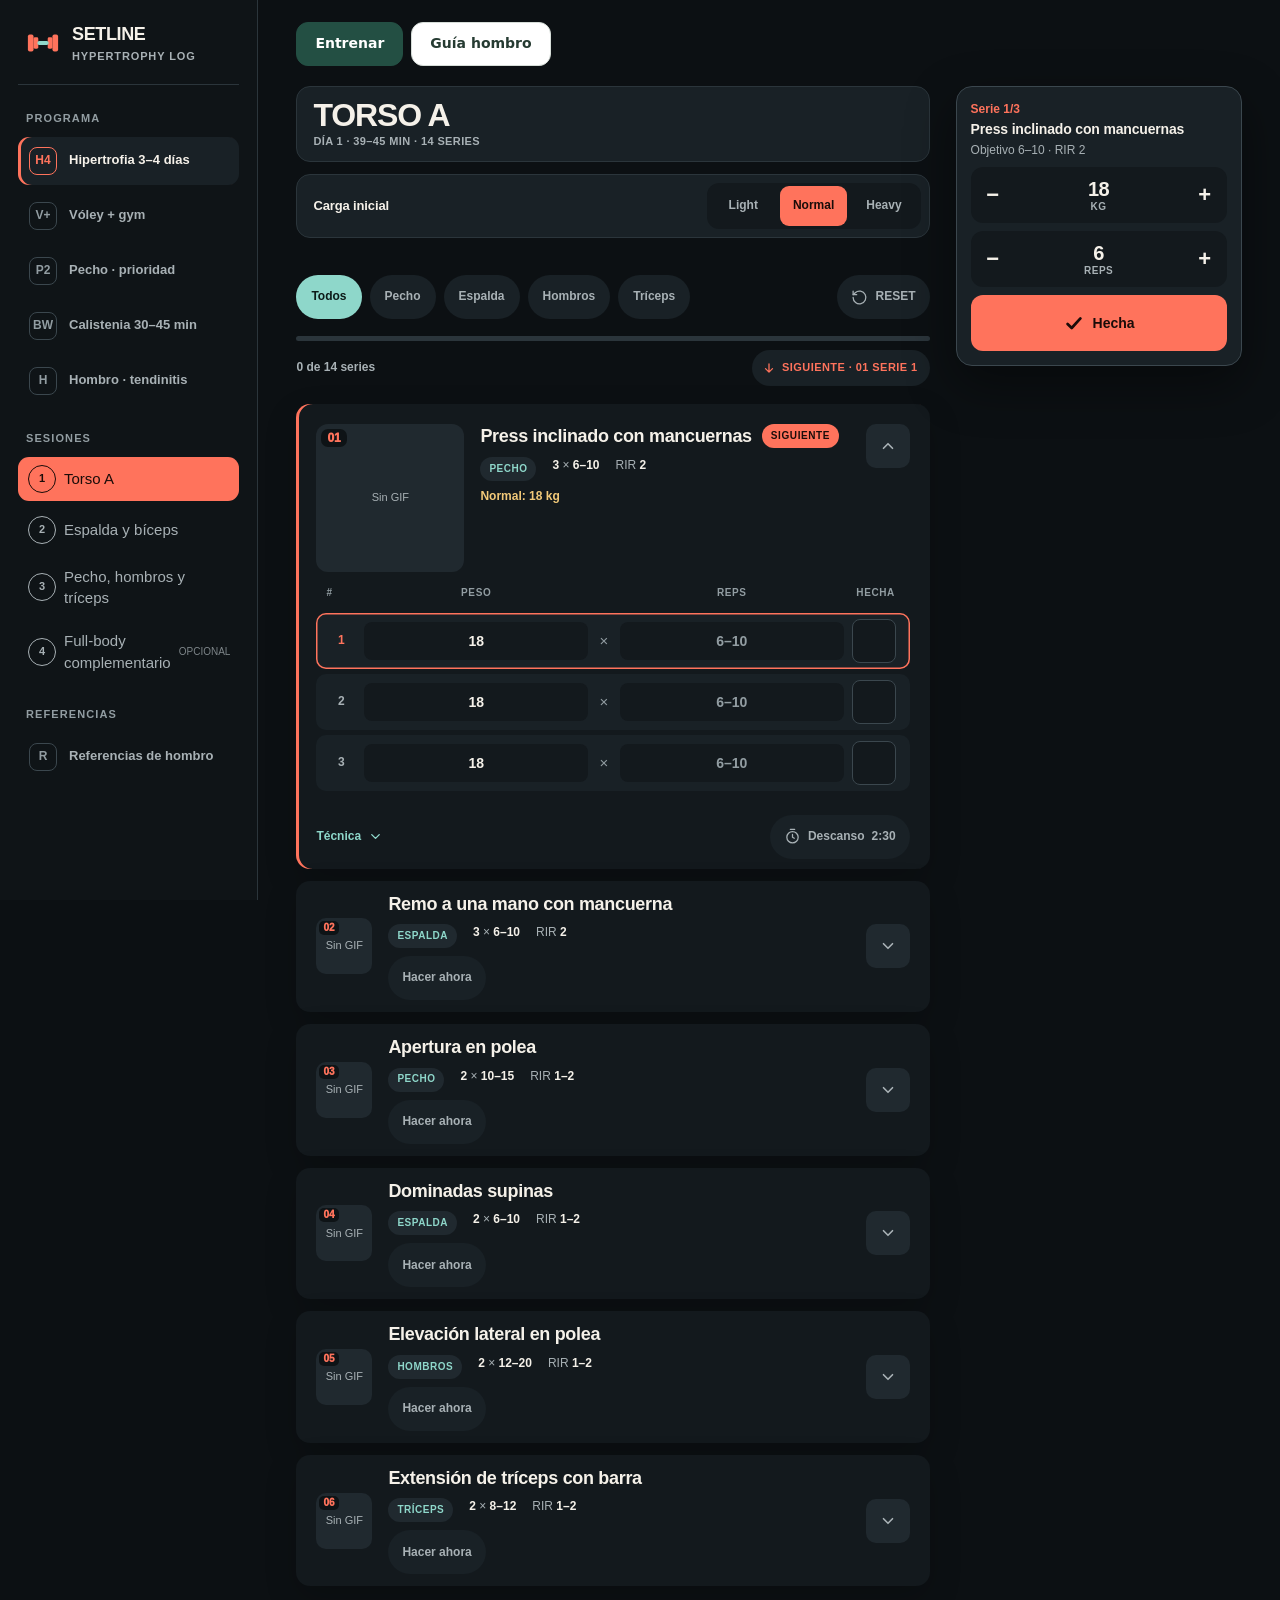
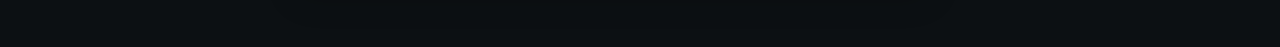
==== commit a2243494: "Add visible shoulder guide tab with cautious exercise shortlist" ====
--- a/index.html
+++ b/index.html
@@ -1603,6 +1603,7 @@
     .shoulder-ref-placeholder { display:grid; place-items:center; width:112px; height:112px; border-radius:10px; background:var(--surface-soft); color:var(--muted); font-size:13px; text-align:center; }
     @media(max-width:400px) { .shoulder-ref-media { flex-basis:88px; width:88px; } .shoulder-ref-media img,.shoulder-ref-placeholder { width:88px; height:88px; } }
   </style>
+  <link rel="stylesheet" href="./guide.css">
 </head>
 <body>
   <!--
@@ -1635,6 +1636,7 @@
     </aside>
 
     <main class="page">
+      <nav class="app-tabs" aria-label="Vistas de Setline"><a href="./index.html" aria-current="page">Entrenar</a><a href="./guide.html">Guía hombro</a></nav>
       <header class="mobile-topbar">
         <button class="session-switch" id="session-switch" type="button" aria-haspopup="dialog">
           <svg class="brand-mark" viewBox="0 0 36 36" fill="none" aria-hidden="true">
@@ -2038,7 +2040,7 @@
     }));
     programs.sort((a, b) => (a.id === "solo" ? 0 : 1) - (b.id === "solo" ? 0 : 1));
 
-    const shoulderReferences = [{"id": "ref-ball-seated", "name": "Apoyo sentado sobre pelota con banda", "source": "p159", "figure": "9.3a", "description": "Apoyo del brazo sobre una pelota en la camilla, sentado, con resistencia externa.", "related": "ref-serratus-seated", "relation": "Comparte el apoyo sentado con el empuje de serrato de la figura 9.26b; el foco y la resistencia no se consideran equivalentes.", "sourceLabel": "Página 159", "photo": "./assets/consultation/IMG_5502.jpeg"}, {"id": "ref-ball-wall-band", "name": "Elevación contra pared con pelota y banda", "source": "p159", "figure": "9.3b", "description": "De pie frente a la pared, brazo elevado sobre la pelota y resistencia de banda.", "related": "ref-ball-wall-slide", "relation": "Variante relacionada con el deslizamiento de la figura 9.28; aquí se muestra una banda adicional.", "sourceLabel": "Página 159", "photo": "./assets/consultation/IMG_5502.jpeg"}, {"id": "ref-ball-reclined", "name": "Equilibrio con pelota reclinado", "source": "p159", "figure": "9.3c", "description": "Reclinado en la camilla con el brazo elevado y una pelota en la mano.", "sourceLabel": "Página 159", "photo": "./assets/consultation/IMG_5502.jpeg"}, {"id": "ref-side-er", "name": "Rotación externa en decúbito lateral", "source": "p174", "figure": "9.25a", "description": "Acostado de lado, con el codo junto al tronco y una mancuerna en la mano.", "demo": {"url": "https://www.csp.org.uk/conditions/shoulder-pain/video-exercises-shoulder-pain", "label": "Vídeo · CSP / Physiotec", "match": "Rotación externa acostado de lado; sección Side lying external rotation.", "verification": "Página de Chartered Society of Physiotherapy, vídeo de Physiotec y descripción de decúbito lateral con codo a 90° y peso en la mano. Consultado 2026-11-04."}, "gif": "./assets/shoulder/doctor/ref-side-er.gif", "gifSource": "https://raw.githubusercontent.com/JahelCuadrado/ExerciseGymGifsDB/main/delts/dumbbell-lying-external-shoulder-rotation.gif", "gifMatch": "Rotación externa con mancuerna y codo junto al tronco. Suelo en lugar de camilla.", "poster": "./assets/shoulder/doctor/ref-side-er.jpg", "gifCreator": "ExerciseGymGifsDB / JahelCuadrado", "gifStartSeconds": null, "sourceLabel": "Página 174", "photo": "./assets/consultation/IMG_5505.jpeg"}, {"id": "ref-side-flexion", "name": "Flexión anterior en decúbito lateral", "source": "p174", "figure": "9.25b", "description": "Acostado de lado, con el brazo superior desplazándose hacia delante.", "demo": {"url": "https://pubmed.ncbi.nlm.nih.gov/30797676/", "label": "Ilustración · estudio, figura 12", "match": "Ilustración de flexión anterior acostado de lado; no es un vídeo.", "verification": "Pie de figura 12: Side-lying forward flexion. Consultado 2026-11-04."}, "gif": "./assets/shoulder/doctor/ref-side-flexion.gif", "poster": "./assets/shoulder/doctor/ref-side-flexion.jpg", "gifSource": "https://www.youtube.com/watch?v=KIhv5K_VMAw", "gifCreator": "BSR Physical Therapy", "gifMatch": "Flexión anterior de lado con mancuerna y camilla.", "gifStartSeconds": 10, "sourceLabel": "Página 174", "photo": "./assets/consultation/IMG_5505.jpeg"}, {"id": "ref-prone-abduction", "name": "Abducción horizontal prono con rotación externa", "source": "p174", "figure": "9.25c", "description": "Boca abajo en la camilla, con el brazo hacia el lado y rotación externa.", "gif": "./assets/shoulder/doctor/ref-prone-abduction.gif", "poster": "./assets/shoulder/doctor/ref-prone-abduction.jpg", "gifSource": "https://www.youtube.com/watch?v=Pmzz9c_ID3E", "gifCreator": "Cooley Dickinson Hospital", "gifMatch": "Abducción horizontal prono con mancuerna y pulgar arriba/rotación externa; profesional supervisa la escápula.", "gifStartSeconds": 19, "sourceLabel": "Página 174", "photo": "./assets/consultation/IMG_5505.jpeg"}, {"id": "ref-prone-extension", "name": "Extensión de hombro prono", "source": "p174", "figure": "9.25d", "description": "Boca abajo en la camilla, con el brazo extendido junto al tronco.", "demo": {"url": "https://pmc.ncbi.nlm.nih.gov/articles/PMC4827371/#fig9", "label": "Ilustración · estudio, figura 9", "match": "Extensión del hombro boca abajo; no es un vídeo.", "verification": "El artículo identifica la figura 9 como Prone shoulder extension. Consultado 2026-11-04."}, "gif": "./assets/shoulder/doctor/ref-prone-extension.gif", "poster": "./assets/shoulder/doctor/ref-prone-extension.jpg", "gifSource": "https://www.youtube.com/watch?v=3l1gpGWWXXM", "gifCreator": "Physical Therapy First", "gifMatch": "Extensión unilateral prono con mancuerna y camilla.", "gifStartSeconds": 6, "sourceLabel": "Página 174", "photo": "./assets/consultation/IMG_5505.jpeg"}, {"id": "ref-elbow-pushup", "name": "Empuje escapular sobre antebrazos", "source": "p174", "figure": "9.26a", "description": "Apoyo en antebrazos y pies. La foto lo denomina elbow push-up; no se interpreta como un curl o una flexión convencional de codos.", "gif": "./assets/shoulder/doctor/ref-elbow-pushup.gif", "poster": "./assets/shoulder/doctor/ref-elbow-pushup.jpg", "gifSource": "https://www.youtube.com/watch?v=3EfZ9Jt6UsU", "gifCreator": "Annie Miller", "gifMatch": "Plancha sobre codos con movimiento escapular; no flexión de brazos convencional.", "gifStartSeconds": 0, "sourceLabel": "Página 174", "photo": "./assets/consultation/IMG_5505.jpeg"}, {"id": "ref-serratus-seated", "name": "Empuje de serrato sentado sobre pelota", "source": "p174", "figure": "9.26b", "description": "Sentado con el brazo apoyado en una pelota sobre la camilla; serratus push-in en cadena cerrada.", "related": "ref-ball-seated", "relation": "Comparte postura con la figura 9.3a. Se conserva como referencia diferenciada por el trabajo escapular indicado en su pie de figura.", "sourceLabel": "Página 174", "photo": "./assets/consultation/IMG_5505.jpeg"}, {"id": "ref-band-elevation-er", "name": "Elevación con rotación externa y banda", "source": "p174", "figure": "9.27", "description": "Banda entre las manos durante la elevación, con tensión hacia fuera.", "sourceLabel": "Página 174", "photo": "./assets/consultation/IMG_5505.jpeg"}, {"id": "ref-ball-wall-slide", "name": "Deslizamiento en pared con pelota", "source": "p174", "figure": "9.28", "description": "De pie frente a la pared, elevación con apoyo de la mano sobre una pelota.", "related": "ref-ball-wall-band", "relation": "Relacionado con la figura 9.3b; esta imagen no muestra la misma banda adicional. Tampoco equivale al ejercicio actual Retracciones con pared.", "sourceLabel": "Página 174", "photo": "./assets/consultation/IMG_5505.jpeg"}, {"id": "ref-diagonal-ir", "name": "Rotación interna diagonal", "source": "p179", "figure": "9.36a", "description": "Movimiento diagonal con resistencia de banda, identificado como rotación interna en la foto.", "sourceLabel": "Página 179", "photo": "./assets/consultation/IMG_5508.jpeg"}, {"id": "ref-diagonal-er", "name": "Rotación externa diagonal", "source": "p179", "figure": "9.36b", "description": "Movimiento diagonal con resistencia de banda, identificado como rotación externa en la foto.", "sourceLabel": "Página 179", "photo": "./assets/consultation/IMG_5508.jpeg"}, {"id": "ref-side-catch", "name": "Recepción de pelota en flexión, acostado de lado", "source": "p179", "figure": "9.37", "description": "Acostado de lado, con el brazo hacia delante y una pelota para recepción.", "tag": "Recepción · confirmar variante", "sourceLabel": "Página 179", "photo": "./assets/consultation/IMG_5508.jpeg"}, {"id": "ref-elevated-er", "name": "Rotación externa elevada con banda", "source": "p179", "figure": "9.38a", "description": "De pie frente al anclaje, con el brazo elevado y resistencia de banda.", "demo": {"url": "https://www.orthoinfo.org/recovery/rotator-cuff-and-shoulder-conditioning-program/", "label": "Ilustración · AAOS, ejercicio 7", "match": "Rotación externa con brazo abducido 90° y banda. Confirmar el ángulo de la variante de la foto.", "verification": "Ejercicio 7: External Rotation with Arm Abducted 90°. Consultado 2026-11-04."}, "sourceLabel": "Página 179", "photo": "./assets/consultation/IMG_5508.jpeg"}, {"id": "ref-elevated-ir", "name": "Rotación interna elevada con banda", "source": "p179", "figure": "9.38b", "description": "De pie de espaldas al anclaje, con el brazo elevado y resistencia de banda.", "demo": {"url": "https://nismat.org/patient-care/patient-education/injury-prevention/exercise-programs/nismat-arm-care-program/", "label": "Vídeo · NISMAT, IR 90/90", "match": "Rotación interna con banda y brazo a 90°. Confirmar el ángulo de la variante elevada de la foto.", "verification": "Sección Shoulder IR at 90/90 Position, vídeo y descripción con anclaje detrás de la persona. Copyright NISMAT, todos los derechos reservados; solo enlace. Consultado 2026-11-04."}, "sourceLabel": "Página 179", "photo": "./assets/consultation/IMG_5508.jpeg"}, {"id": "ref-drop-catch", "name": "Captura de pelota con brazo abducido a 90°", "source": "p179", "figure": "9.39a", "description": "Captura y suelta de pelota con el brazo separado del tronco a la altura del hombro.", "advanced": true, "tag": "Avanzado · confirmar con deportólogo", "sourceLabel": "Página 179", "photo": "./assets/consultation/IMG_5508.jpeg"}, {"id": "ref-drop-catch-lean", "name": "Captura de pelota con tronco inclinado", "source": "p179", "figure": "9.39b", "description": "Variante de captura con el tronco inclinado hacia delante.", "advanced": true, "tag": "Avanzado · confirmar con deportólogo", "sourceLabel": "Página 179", "photo": "./assets/consultation/IMG_5508.jpeg"}, {"id": "ref-kneeling-throw", "name": "Lanzamiento y recepción explosivos, medio arrodillado", "source": "p179", "figure": "9.39c", "description": "En posición de media rodilla, recepción y devolución de pelota por encima del hombro.", "advanced": true, "tag": "Explosivo avanzado · confirmar con deportólogo", "sourceLabel": "Página 179", "photo": "./assets/consultation/IMG_5508.jpeg"}, {"id": "ref-ufu-lateral", "name": "Elevación lateral suave", "source": "video-ufu", "timestamp": 96, "timeLabel": "1:36", "description": "El video muestra la elevación del brazo hacia el costado en un recorrido sin dolor.", "tag": "Referencia · sin pauta asignada", "demo": {"label": "Ver fragmento · 1:36", "url": "https://www.youtube.com/watch?v=UFuQ2SYwt68&t=96s", "verification": "Identificado en la transcripción automática del video original; revisión 2026-11-10. No implica validación clínica.", "match": "Enlace al momento identificado en la transcripción del video original."}, "gif": "./assets/shoulder/new-video/ref-ufu-lateral.gif", "poster": "./assets/shoulder/new-video/ref-ufu-lateral.jpg", "gifSource": "https://www.youtube.com/watch?v=UFuQ2SYwt68", "gifCreator": "Fisioterapia para la gente", "gifMatch": "Fragmento real del video, a velocidad original, sin audio.", "gifStartSeconds": 108.5, "sourceLabel": "Fisioterapia para la gente", "photo": null}, {"id": "ref-ufu-front", "name": "Elevación frontal suave", "source": "video-ufu", "timestamp": 170, "timeLabel": "2:50", "description": "El video muestra la elevación del brazo hacia delante dentro del recorrido tolerado.", "tag": "Referencia · sin pauta asignada", "demo": {"label": "Ver fragmento · 2:50", "url": "https://www.youtube.com/watch?v=UFuQ2SYwt68&t=170s", "verification": "Identificado en la transcripción automática del video original; revisión 2026-11-10. No implica validación clínica.", "match": "Enlace al momento identificado en la transcripción del video original."}, "gif": "./assets/shoulder/new-video/ref-ufu-front.gif", "poster": "./assets/shoulder/new-video/ref-ufu-front.jpg", "gifSource": "https://www.youtube.com/watch?v=UFuQ2SYwt68", "gifCreator": "Fisioterapia para la gente", "gifMatch": "Fragmento real del video, a velocidad original, sin audio.", "gifStartSeconds": 176, "sourceLabel": "Fisioterapia para la gente", "photo": null}, {"id": "ref-ufu-back", "name": "Movimiento del brazo hacia atrás", "source": "video-ufu", "timestamp": 208, "timeLabel": "3:28", "description": "Referencia del movimiento suave del brazo hacia atrás.", "tag": "Referencia · sin pauta asignada", "demo": {"label": "Ver fragmento · 3:28", "url": "https://www.youtube.com/watch?v=UFuQ2SYwt68&t=208s", "verification": "Identificado en la transcripción automática del video original; revisión 2026-11-10. No implica validación clínica.", "match": "Enlace al momento identificado en la transcripción del video original."}, "gif": "./assets/shoulder/new-video/ref-ufu-back.gif", "poster": "./assets/shoulder/new-video/ref-ufu-back.jpg", "gifSource": "https://www.youtube.com/watch?v=UFuQ2SYwt68", "gifCreator": "Fisioterapia para la gente", "gifMatch": "Fragmento real del video, a velocidad original, sin audio.", "gifStartSeconds": 211, "sourceLabel": "Fisioterapia para la gente", "photo": null}, {"id": "ref-ufu-retraction", "name": "Retracción escapular", "source": "video-ufu", "timestamp": 235, "timeLabel": "3:55", "description": "Referencia del movimiento que acerca las escápulas.", "tag": "Referencia · sin pauta asignada", "demo": {"label": "Ver fragmento · 3:55", "url": "https://www.youtube.com/watch?v=UFuQ2SYwt68&t=235s", "verification": "Identificado en la transcripción automática del video original; revisión 2026-11-10. No implica validación clínica.", "match": "Enlace al momento identificado en la transcripción del video original."}, "gif": "./assets/shoulder/new-video/ref-ufu-retraction.gif", "poster": "./assets/shoulder/new-video/ref-ufu-retraction.jpg", "gifSource": "https://www.youtube.com/watch?v=UFuQ2SYwt68", "gifCreator": "Fisioterapia para la gente", "gifMatch": "Fragmento real del video, a velocidad original, sin audio.", "gifStartSeconds": 250, "sourceLabel": "Fisioterapia para la gente", "photo": null}, {"id": "ref-ufu-protraction", "name": "Protracción escapular", "source": "video-ufu", "timestamp": 300, "timeLabel": "5:00", "description": "Referencia del movimiento que separa las escápulas con las manos hacia delante.", "tag": "Referencia · sin pauta asignada", "demo": {"label": "Ver fragmento · 5:00", "url": "https://www.youtube.com/watch?v=UFuQ2SYwt68&t=300s", "verification": "Identificado en la transcripción automática del video original; revisión 2026-11-10. No implica validación clínica.", "match": "Enlace al momento identificado en la transcripción del video original."}, "gif": "./assets/shoulder/new-video/ref-ufu-protraction.gif", "poster": "./assets/shoulder/new-video/ref-ufu-protraction.jpg", "gifSource": "https://www.youtube.com/watch?v=UFuQ2SYwt68", "gifCreator": "Fisioterapia para la gente", "gifMatch": "Fragmento real del video, a velocidad original, sin audio.", "gifStartSeconds": 315.5, "sourceLabel": "Fisioterapia para la gente", "photo": null}, {"id": "ref-ufu-neck", "name": "Rotaciones suaves de cuello", "source": "video-ufu", "timestamp": 435, "timeLabel": "7:15", "description": "El video muestra giros suaves de la cabeza de un lado a otro, como al decir «no».", "tag": "Referencia · sin pauta asignada", "demo": {"label": "Ver fragmento · 7:15", "url": "https://www.youtube.com/watch?v=UFuQ2SYwt68&t=435s", "verification": "Identificado en la transcripción automática del video original; revisión 2026-11-10. No implica validación clínica.", "match": "Enlace al momento identificado en la transcripción del video original."}, "gif": "./assets/shoulder/new-video/ref-ufu-neck.gif", "poster": "./assets/shoulder/new-video/ref-ufu-neck.jpg", "gifSource": "https://www.youtube.com/watch?v=UFuQ2SYwt68", "gifCreator": "Fisioterapia para la gente", "gifMatch": "Fragmento real del video, a velocidad original, sin audio.", "gifStartSeconds": 454, "sourceLabel": "Fisioterapia para la gente", "photo": null}];
+    const shoulderReferences = [{"id":"ref-ball-seated","name":"Apoyo sentado sobre pelota con banda","source":"p159","figure":"9.3a","description":"Apoyo del brazo sobre una pelota en la camilla, sentado, con resistencia externa.","related":"ref-serratus-seated","relation":"Comparte el apoyo sentado con el empuje de serrato de la figura 9.26b; el foco y la resistencia no se consideran equivalentes.","sourceLabel":"Página 159","photo":"./assets/consultation/IMG_5502.jpeg"},{"id":"ref-ball-wall-band","name":"Elevación contra pared con pelota y banda","source":"p159","figure":"9.3b","description":"De pie frente a la pared, brazo elevado sobre la pelota y resistencia de banda.","related":"ref-ball-wall-slide","relation":"Variante relacionada con el deslizamiento de la figura 9.28; aquí se muestra una banda adicional.","sourceLabel":"Página 159","photo":"./assets/consultation/IMG_5502.jpeg"},{"id":"ref-ball-reclined","name":"Equilibrio con pelota reclinado","source":"p159","figure":"9.3c","description":"Reclinado en la camilla con el brazo elevado y una pelota en la mano.","sourceLabel":"Página 159","photo":"./assets/consultation/IMG_5502.jpeg"},{"id":"ref-side-er","name":"Rotación externa en decúbito lateral","source":"p174","figure":"9.25a","description":"Acostado de lado, con el codo junto al tronco y una mancuerna en la mano.","demo":{"url":"https://www.csp.org.uk/conditions/shoulder-pain/video-exercises-shoulder-pain","label":"Vídeo · CSP / Physiotec","match":"Rotación externa acostado de lado; sección Side lying external rotation.","verification":"Página de Chartered Society of Physiotherapy, vídeo de Physiotec y descripción de decúbito lateral con codo a 90° y peso en la mano. Consultado 2026-11-04."},"gif":"./assets/shoulder/doctor/ref-side-er.gif","gifSource":"https://raw.githubusercontent.com/JahelCuadrado/ExerciseGymGifsDB/main/delts/dumbbell-lying-external-shoulder-rotation.gif","gifMatch":"Rotación externa con mancuerna y codo junto al tronco. Suelo en lugar de camilla.","poster":"./assets/shoulder/doctor/ref-side-er.jpg","gifCreator":"ExerciseGymGifsDB / JahelCuadrado","gifStartSeconds":null,"sourceLabel":"Página 174","photo":"./assets/consultation/IMG_5505.jpeg"},{"id":"ref-side-flexion","name":"Flexión anterior en decúbito lateral","source":"p174","figure":"9.25b","description":"Acostado de lado, con el brazo superior desplazándose hacia delante.","demo":{"url":"https://pubmed.ncbi.nlm.nih.gov/30797676/","label":"Ilustración · estudio, figura 12","match":"Ilustración de flexión anterior acostado de lado; no es un vídeo.","verification":"Pie de figura 12: Side-lying forward flexion. Consultado 2026-11-04."},"gif":"./assets/shoulder/doctor/ref-side-flexion.gif","poster":"./assets/shoulder/doctor/ref-side-flexion.jpg","gifSource":"https://www.youtube.com/watch?v=KIhv5K_VMAw","gifCreator":"BSR Physical Therapy","gifMatch":"Flexión anterior de lado con mancuerna y camilla.","gifStartSeconds":10,"sourceLabel":"Página 174","photo":"./assets/consultation/IMG_5505.jpeg"},{"id":"ref-prone-abduction","name":"Abducción horizontal prono con rotación externa","source":"p174","figure":"9.25c","description":"Boca abajo en la camilla, con el brazo hacia el lado y rotación externa.","gif":"./assets/shoulder/doctor/ref-prone-abduction.gif","poster":"./assets/shoulder/doctor/ref-prone-abduction.jpg","gifSource":"https://www.youtube.com/watch?v=Pmzz9c_ID3E","gifCreator":"Cooley Dickinson Hospital","gifMatch":"Abducción horizontal prono con mancuerna y pulgar arriba/rotación externa; profesional supervisa la escápula.","gifStartSeconds":19,"sourceLabel":"Página 174","photo":"./assets/consultation/IMG_5505.jpeg"},{"id":"ref-prone-extension","name":"Extensión de hombro prono","source":"p174","figure":"9.25d","description":"Boca abajo en la camilla, con el brazo extendido junto al tronco.","demo":{"url":"https://pmc.ncbi.nlm.nih.gov/articles/PMC4827371/#fig9","label":"Ilustración · estudio, figura 9","match":"Extensión del hombro boca abajo; no es un vídeo.","verification":"El artículo identifica la figura 9 como Prone shoulder extension. Consultado 2026-11-04."},"gif":"./assets/shoulder/doctor/ref-prone-extension.gif","poster":"./assets/shoulder/doctor/ref-prone-extension.jpg","gifSource":"https://www.youtube.com/watch?v=3l1gpGWWXXM","gifCreator":"Physical Therapy First","gifMatch":"Extensión unilateral prono con mancuerna y camilla.","gifStartSeconds":6,"sourceLabel":"Página 174","photo":"./assets/consultation/IMG_5505.jpeg"},{"id":"ref-elbow-pushup","name":"Empuje escapular sobre antebrazos","source":"p174","figure":"9.26a","description":"Apoyo en antebrazos y pies. La foto lo denomina elbow push-up; no se interpreta como un curl o una flexión convencional de codos.","gif":"./assets/shoulder/doctor/ref-elbow-pushup.gif","poster":"./assets/shoulder/doctor/ref-elbow-pushup.jpg","gifSource":"https://www.youtube.com/watch?v=3EfZ9Jt6UsU","gifCreator":"Annie Miller","gifMatch":"Plancha sobre codos con movimiento escapular; no flexión de brazos convencional.","gifStartSeconds":0,"sourceLabel":"Página 174","photo":"./assets/consultation/IMG_5505.jpeg"},{"id":"ref-serratus-seated","name":"Empuje de serrato sentado sobre pelota","source":"p174","figure":"9.26b","description":"Sentado con el brazo apoyado en una pelota sobre la camilla; serratus push-in en cadena cerrada.","related":"ref-ball-seated","relation":"Comparte postura con la figura 9.3a. Se conserva como referencia diferenciada por el trabajo escapular indicado en su pie de figura.","sourceLabel":"Página 174","photo":"./assets/consultation/IMG_5505.jpeg"},{"id":"ref-band-elevation-er","name":"Elevación con rotación externa y banda","source":"p174","figure":"9.27","description":"Banda entre las manos durante la elevación, con tensión hacia fuera.","sourceLabel":"Página 174","photo":"./assets/consultation/IMG_5505.jpeg","gif":"./assets/shoulder/doctor/ref-band-elevation-er.gif","poster":"./assets/shoulder/doctor/ref-band-elevation-er.jpg","gifSource":"https://www.youtube.com/watch?v=0tWDr1WzmVg","gifCreator":"Wibbi (marca Physiotec visible)","gifMatch":"Elevación bilateral de pie manteniendo tensión externa sobre banda entre ambas manos. Movimiento verificado en secuencia de fotogramas. Mini-band cerrada en vez de tira abierta.","gifStartSeconds":1},{"id":"ref-ball-wall-slide","name":"Deslizamiento en pared con pelota","source":"p174","figure":"9.28","description":"De pie frente a la pared, elevación con apoyo de la mano sobre una pelota.","related":"ref-ball-wall-band","relation":"Relacionado con la figura 9.3b; esta imagen no muestra la misma banda adicional. Tampoco equivale al ejercicio actual Retracciones con pared.","sourceLabel":"Página 174","photo":"./assets/consultation/IMG_5505.jpeg"},{"id":"ref-diagonal-ir","name":"Rotación interna diagonal","source":"p179","figure":"9.36a","description":"Movimiento diagonal con resistencia de banda, identificado como rotación interna en la foto.","sourceLabel":"Página 179","photo":"./assets/consultation/IMG_5508.jpeg"},{"id":"ref-diagonal-er","name":"Rotación externa diagonal","source":"p179","figure":"9.36b","description":"Movimiento diagonal con resistencia de banda, identificado como rotación externa en la foto.","sourceLabel":"Página 179","photo":"./assets/consultation/IMG_5508.jpeg","gif":"./assets/shoulder/doctor/ref-diagonal-er.gif","poster":"./assets/shoulder/doctor/ref-diagonal-er.jpg","gifSource":"https://www.youtube.com/watch?v=mx8wYClGCXY","gifCreator":"ROI Strength & Conditioning","gifMatch":"Diagonal ascendente con rotación externa de pie y banda en anclaje fijo bajo, cruzando desde la cadera opuesta.","gifStartSeconds":0},{"id":"ref-side-catch","name":"Recepción de pelota en flexión, acostado de lado","source":"p179","figure":"9.37","description":"Acostado de lado, con el brazo hacia delante y una pelota para recepción.","tag":"Recepción · confirmar variante","sourceLabel":"Página 179","photo":"./assets/consultation/IMG_5508.jpeg"},{"id":"ref-elevated-er","name":"Rotación externa elevada con banda","source":"p179","figure":"9.38a","description":"De pie frente al anclaje, con el brazo elevado y resistencia de banda.","demo":{"url":"https://www.orthoinfo.org/recovery/rotator-cuff-and-shoulder-conditioning-program/","label":"Ilustración · AAOS, ejercicio 7","match":"Rotación externa con brazo abducido 90° y banda. Confirmar el ángulo de la variante de la foto.","verification":"Ejercicio 7: External Rotation with Arm Abducted 90°. Consultado 2026-11-04."},"sourceLabel":"Página 179","photo":"./assets/consultation/IMG_5508.jpeg"},{"id":"ref-elevated-ir","name":"Rotación interna elevada con banda","source":"p179","figure":"9.38b","description":"De pie de espaldas al anclaje, con el brazo elevado y resistencia de banda.","demo":{"url":"https://nismat.org/patient-care/patient-education/injury-prevention/exercise-programs/nismat-arm-care-program/","label":"Vídeo · NISMAT, IR 90/90","match":"Rotación interna con banda y brazo a 90°. Confirmar el ángulo de la variante elevada de la foto.","verification":"Sección Shoulder IR at 90/90 Position, vídeo y descripción con anclaje detrás de la persona. Copyright NISMAT, todos los derechos reservados; solo enlace. Consultado 2026-11-04."},"sourceLabel":"Página 179","photo":"./assets/consultation/IMG_5508.jpeg"},{"id":"ref-drop-catch","name":"Captura de pelota con brazo abducido a 90°","source":"p179","figure":"9.39a","description":"Captura y suelta de pelota con el brazo separado del tronco a la altura del hombro.","advanced":true,"tag":"Avanzado · confirmar con deportólogo","sourceLabel":"Página 179","photo":"./assets/consultation/IMG_5508.jpeg"},{"id":"ref-drop-catch-lean","name":"Captura de pelota con tronco inclinado","source":"p179","figure":"9.39b","description":"Variante de captura con el tronco inclinado hacia delante.","advanced":true,"tag":"Avanzado · confirmar con deportólogo","sourceLabel":"Página 179","photo":"./assets/consultation/IMG_5508.jpeg"},{"id":"ref-kneeling-throw","name":"Lanzamiento y recepción explosivos, medio arrodillado","source":"p179","figure":"9.39c","description":"En posición de media rodilla, recepción y devolución de pelota por encima del hombro.","advanced":true,"tag":"Explosivo avanzado · confirmar con deportólogo","sourceLabel":"Página 179","photo":"./assets/consultation/IMG_5508.jpeg"},{"id":"ref-ufu-lateral","name":"Elevación lateral suave","source":"video-ufu","timestamp":96,"timeLabel":"1:36","description":"El video muestra la elevación del brazo hacia el costado en un recorrido sin dolor.","tag":"Referencia · sin pauta asignada","demo":{"label":"Ver fragmento · 1:36","url":"https://www.youtube.com/watch?v=UFuQ2SYwt68&t=96s","verification":"Identificado en la transcripción automática del video original; revisión 2026-11-10. No implica validación clínica.","match":"Enlace al momento identificado en la transcripción del video original."},"gif":"./assets/shoulder/new-video/ref-ufu-lateral.gif","poster":"./assets/shoulder/new-video/ref-ufu-lateral.jpg","gifSource":"https://www.youtube.com/watch?v=UFuQ2SYwt68","gifCreator":"Fisioterapia para la gente","gifMatch":"Fragmento real del video, a velocidad original, sin audio.","gifStartSeconds":108.5,"sourceLabel":"Fisioterapia para la gente","photo":null},{"id":"ref-ufu-front","name":"Elevación frontal suave","source":"video-ufu","timestamp":170,"timeLabel":"2:50","description":"El video muestra la elevación del brazo hacia delante dentro del recorrido tolerado.","tag":"Referencia · sin pauta asignada","demo":{"label":"Ver fragmento · 2:50","url":"https://www.youtube.com/watch?v=UFuQ2SYwt68&t=170s","verification":"Identificado en la transcripción automática del video original; revisión 2026-11-10. No implica validación clínica.","match":"Enlace al momento identificado en la transcripción del video original."},"gif":"./assets/shoulder/new-video/ref-ufu-front.gif","poster":"./assets/shoulder/new-video/ref-ufu-front.jpg","gifSource":"https://www.youtube.com/watch?v=UFuQ2SYwt68","gifCreator":"Fisioterapia para la gente","gifMatch":"Fragmento real del video, a velocidad original, sin audio.","gifStartSeconds":176,"sourceLabel":"Fisioterapia para la gente","photo":null},{"id":"ref-ufu-back","name":"Movimiento del brazo hacia atrás","source":"video-ufu","timestamp":208,"timeLabel":"3:28","description":"Referencia del movimiento suave del brazo hacia atrás.","tag":"Referencia · sin pauta asignada","demo":{"label":"Ver fragmento · 3:28","url":"https://www.youtube.com/watch?v=UFuQ2SYwt68&t=208s","verification":"Identificado en la transcripción automática del video original; revisión 2026-11-10. No implica validación clínica.","match":"Enlace al momento identificado en la transcripción del video original."},"gif":"./assets/shoulder/new-video/ref-ufu-back.gif","poster":"./assets/shoulder/new-video/ref-ufu-back.jpg","gifSource":"https://www.youtube.com/watch?v=UFuQ2SYwt68","gifCreator":"Fisioterapia para la gente","gifMatch":"Fragmento real del video, a velocidad original, sin audio.","gifStartSeconds":211,"sourceLabel":"Fisioterapia para la gente","photo":null},{"id":"ref-ufu-retraction","name":"Retracción escapular","source":"video-ufu","timestamp":235,"timeLabel":"3:55","description":"Referencia del movimiento que acerca las escápulas.","tag":"Referencia · sin pauta asignada","demo":{"label":"Ver fragmento · 3:55","url":"https://www.youtube.com/watch?v=UFuQ2SYwt68&t=235s","verification":"Identificado en la transcripción automática del video original; revisión 2026-11-10. No implica validación clínica.","match":"Enlace al momento identificado en la transcripción del video original."},"gif":"./assets/shoulder/new-video/ref-ufu-retraction.gif","poster":"./assets/shoulder/new-video/ref-ufu-retraction.jpg","gifSource":"https://www.youtube.com/watch?v=UFuQ2SYwt68","gifCreator":"Fisioterapia para la gente","gifMatch":"Fragmento real del video, a velocidad original, sin audio.","gifStartSeconds":250,"sourceLabel":"Fisioterapia para la gente","photo":null},{"id":"ref-ufu-protraction","name":"Protracción escapular","source":"video-ufu","timestamp":300,"timeLabel":"5:00","description":"Referencia del movimiento que separa las escápulas con las manos hacia delante.","tag":"Referencia · sin pauta asignada","demo":{"label":"Ver fragmento · 5:00","url":"https://www.youtube.com/watch?v=UFuQ2SYwt68&t=300s","verification":"Identificado en la transcripción automática del video original; revisión 2026-11-10. No implica validación clínica.","match":"Enlace al momento identificado en la transcripción del video original."},"gif":"./assets/shoulder/new-video/ref-ufu-protraction.gif","poster":"./assets/shoulder/new-video/ref-ufu-protraction.jpg","gifSource":"https://www.youtube.com/watch?v=UFuQ2SYwt68","gifCreator":"Fisioterapia para la gente","gifMatch":"Fragmento real del video, a velocidad original, sin audio.","gifStartSeconds":315.5,"sourceLabel":"Fisioterapia para la gente","photo":null},{"id":"ref-ufu-neck","name":"Rotaciones suaves de cuello","source":"video-ufu","timestamp":435,"timeLabel":"7:15","description":"El video muestra giros suaves de la cabeza de un lado a otro, como al decir «no».","tag":"Referencia · sin pauta asignada","demo":{"label":"Ver fragmento · 7:15","url":"https://www.youtube.com/watch?v=UFuQ2SYwt68&t=435s","verification":"Identificado en la transcripción automática del video original; revisión 2026-11-10. No implica validación clínica.","match":"Enlace al momento identificado en la transcripción del video original."},"gif":"./assets/shoulder/new-video/ref-ufu-neck.gif","poster":"./assets/shoulder/new-video/ref-ufu-neck.jpg","gifSource":"https://www.youtube.com/watch?v=UFuQ2SYwt68","gifCreator":"Fisioterapia para la gente","gifMatch":"Fragmento real del video, a velocidad original, sin audio.","gifStartSeconds":454,"sourceLabel":"Fisioterapia para la gente","photo":null}];
 
     const LOAD_PRESETS = {
       light: { label: "Light", multiplier: .75 },
--- a/guide.css
+++ b/guide.css
@@ -0,0 +1 @@
+.app-tabs{display:flex;gap:8px;margin:0 0 20px;flex-wrap:wrap}.app-tabs a{padding:12px 18px;min-height:44px;box-sizing:border-box;border:1px solid #d6ddd8;border-radius:12px;color:#263b32;text-decoration:none;font:600 14px system-ui;background:#fff}.app-tabs a[aria-current=page]{background:#234f43;color:#fff;border-color:#234f43}.guide-page{max-width:980px;margin:auto;padding:24px 20px 60px;font:16px/1.6 system-ui;color:#243930}.guide-page h1{font-size:clamp(28px,5vw,44px);line-height:1.1;letter-spacing:-1px;margin:26px 0 14px}.guide-page h2{font-size:22px;line-height:1.2;margin:6px 0 12px}.guide-page p{margin:10px 0}.guide-intro,.guide-safety{background:#e7efea;border:1px solid #cfdfd5;border-radius:18px;padding:18px 22px;margin:22px 0}.guide-grid{display:grid;grid-template-columns:1fr 1fr;gap:18px}.guide-card{border:1px solid #d6ddd8;background:#fff;border-radius:18px;padding:20px;min-width:0}.guide-card img{width:100%;height:230px;object-fit:contain;background:#f4f6f3;border-radius:12px}.guide-card button,.guide-card a{min-height:44px;display:inline-flex;align-items:center;margin:8px 8px 4px 0;color:#245a48}.guide-card button{font:inherit;border:1px solid #b5c6bc;border-radius:9px;background:#fff;padding:6px 12px;cursor:pointer}.guide-kicker{font-size:12px;font-weight:700;text-transform:uppercase;letter-spacing:1px;color:#47735c}.guide-note{font-size:14px;color:#52645a}.guide-page a{color:#245a48}.guide-safety ul{padding-left:22px}.guide-page footer{font-size:14px;margin-top:30px}@media(max-width:650px){.guide-grid{grid-template-columns:1fr}.guide-page{padding:18px 14px 40px}.guide-card img{height:210px}}
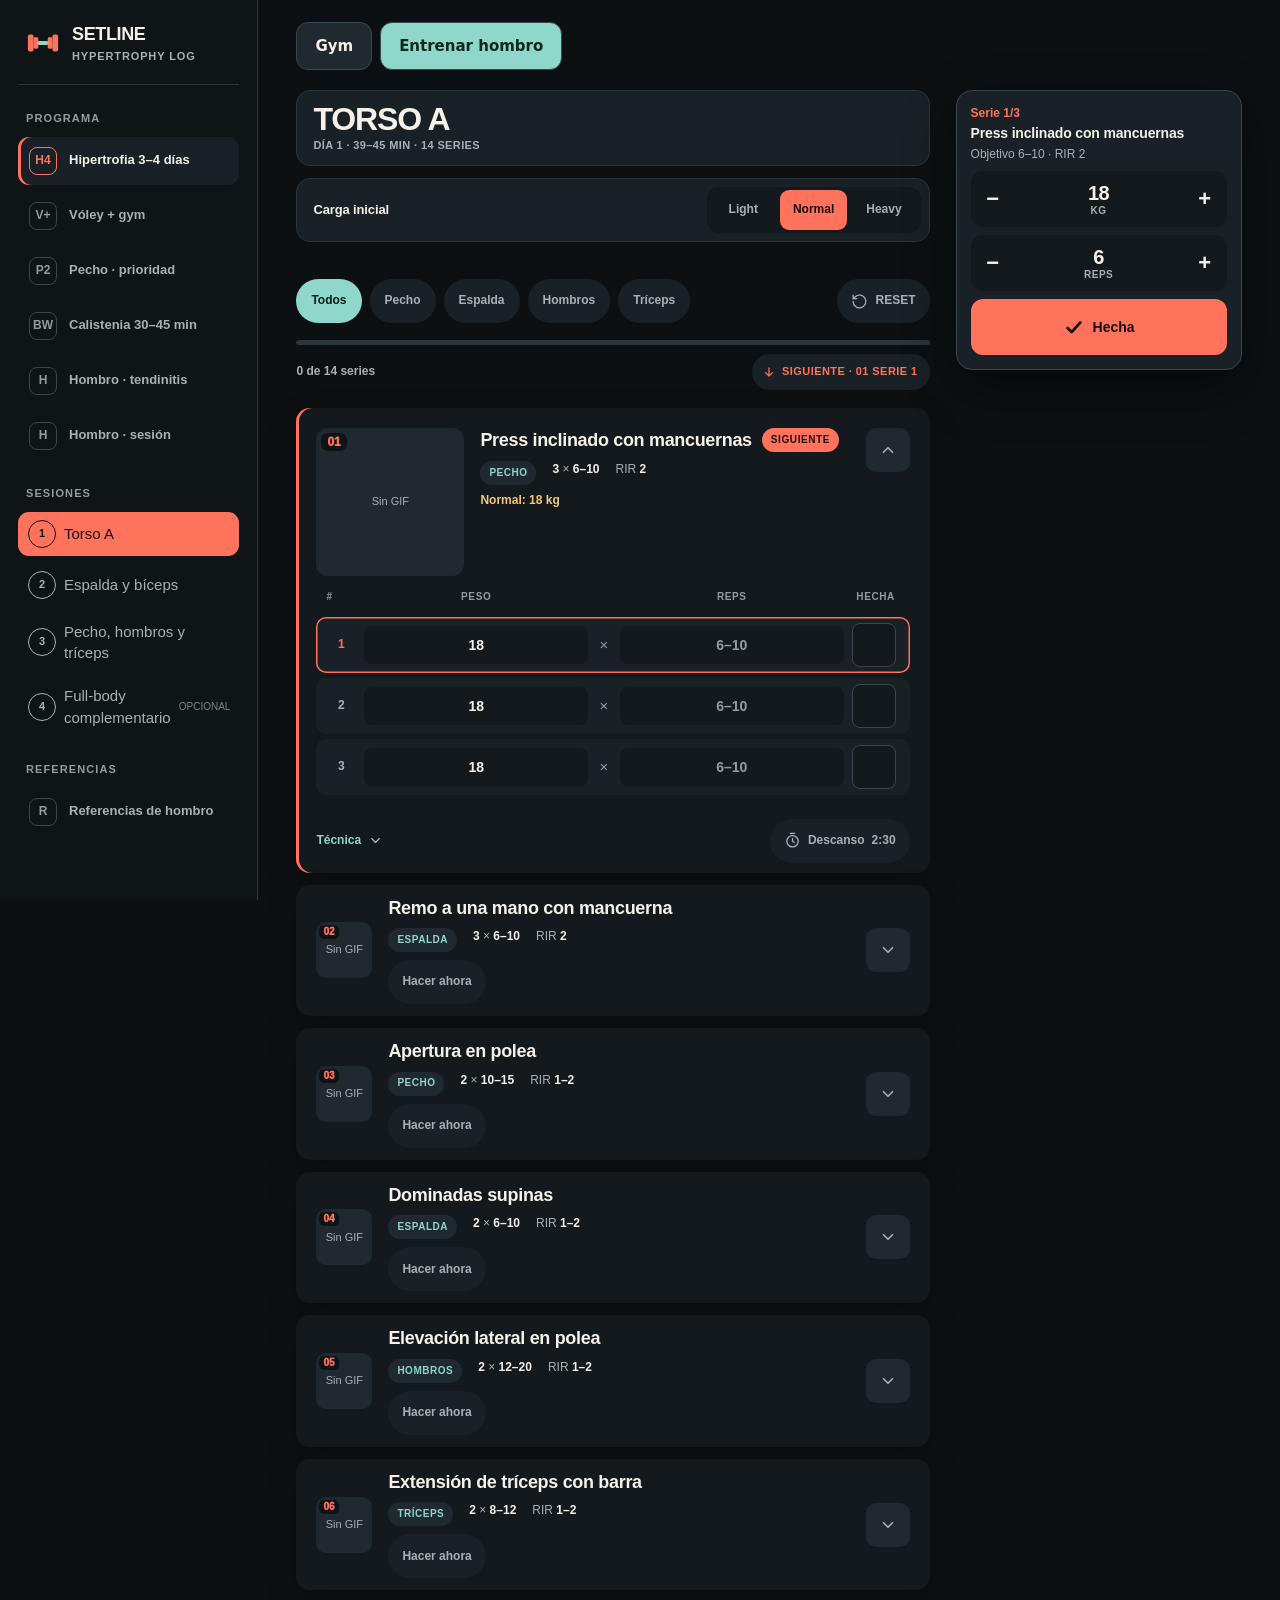
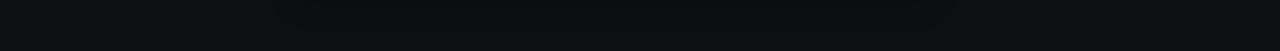
==== commit 900e38c1: "Integrate shoulder training session and clarify isometric demo" ====
--- a/index.html
+++ b/index.html
@@ -1636,7 +1636,7 @@
     </aside>
 
     <main class="page">
-      <nav class="app-tabs" aria-label="Vistas de Setline"><a href="./index.html" aria-current="page">Entrenar</a><a href="./guide.html">Guía hombro</a></nav>
+      <nav class="app-tabs" aria-label="Acceso directo a entrenamientos"><button type="button" data-program="solo">Gym</button><button type="button" data-open-shoulder>Entrenar hombro</button></nav>
       <header class="mobile-topbar">
         <button class="session-switch" id="session-switch" type="button" aria-haspopup="dialog">
           <svg class="brand-mark" viewBox="0 0 36 36" fill="none" aria-hidden="true">
@@ -1984,6 +1984,8 @@
       }]
     });
 
+    programs.push({"id": "shoulder-focus", "short": "Hombro · sesión", "symbol": "H", "days": [{"id": "hf-main", "code": "H", "name": "Entrenar hombro", "freeLog": true, "exercises": [{"id": "hf-row", "name": "Remo suave con banda", "muscle": "Hombros", "tracking": "reps", "loadLabel": "Banda", "cue": "Fijá la banda delante tuyo. Tirás llevando los codos cerca del cuerpo y volvés despacio, sin encoger los hombros.", "sets": 1, "reps": "—", "rest": 0, "freeLog": true}, {"id": "hf-iso", "name": "Empuje hacia fuera · sin mover el brazo", "muscle": "Hombros", "tracking": "reps", "loadLabel": "Pared", "cue": "De costado a la pared, codo doblado y pegado al cuerpo. Apoyá el dorso de la mano sobre una toalla y presioná suavemente hacia la pared sin mover el brazo. El GIF casi no se mueve: eso es el isométrico. Registrá contracciones, no segundos.", "sets": 1, "reps": "—", "rest": 0, "freeLog": true}, {"id": "hf-scapula", "name": "Extensión boca abajo · control escapular", "muscle": "Hombros", "tracking": "reps", "loadLabel": "Acordada", "cue": "Boca abajo con apoyo estable, llevá el brazo hacia atrás junto al cuerpo y volvé con control. De tu hoja, figura 9.25d. La mancuerna del GIF no indica qué carga usar: confirmá la variante con tu profesional.", "sets": 1, "reps": "—", "rest": 0, "freeLog": true}]}, {"id": "hf-optional", "code": "+", "name": "Curl · opcional", "optional": true, "alternative": true, "freeLog": true, "exercises": [{"id": "hf-curl", "name": "Curl liviano · opcional", "muscle": "Bíceps", "cue": "Palma hacia arriba, doblá el codo y bajá despacio. Solo si tolerás la carga; omitilo si estás en una fase irritable o el hombro empeora. El tamaño de la mancuerna del GIF no es una indicación de peso.", "sets": 1, "reps": "—", "rest": 0, "freeLog": true}]}]});
+
     // Optional repertoire: choose variants with Hacer ahora; excluded from the A/B rotation.
     const chestExtraExercises = [
       {"id": "px-bar-flat", "name": "Press plano con barra", "muscle": "Pecho", "sets": 2, "reps": "8–15", "rest": 90, "rir": "2", "cue": "Pies firmes y escápulas estables. Baja con control, sin rebote. Registra el peso total de la barra y los discos. Usa topes de seguridad o ayuda."},
@@ -2036,7 +2038,7 @@
 
     programs.forEach(program => program.days.forEach(day => {
       day.timing = estimateSessionTiming(day);
-      day.duration = `${day.timing.min}–${day.timing.max} min`;
+      day.duration = day.freeLog ? "Registro libre" : `${day.timing.min}–${day.timing.max} min`;
     }));
     programs.sort((a, b) => (a.id === "solo" ? 0 : 1) - (b.id === "solo" ? 0 : 1));
 
@@ -2181,6 +2183,8 @@
       "px-dip-assisted": ["pectorals/assisted-chest-dip-kneeling.gif", "Fondos asistidos para pecho"]
     });
 
+    Object.assign(exerciseGifs, {"hf-row": ["./assets/shoulder/guide/band-row.gif", "Remo suave con banda", "https://www.youtube.com/watch?v=_hnWc4kwVZg", "Therapeutic Innovations PT", "./assets/shoulder/guide/band-row.jpg"], "hf-iso": ["./assets/shoulder/guide/isometric-er-clear.gif", "Empuje hacia fuera · sin mover el brazo", "https://www.youtube.com/watch?v=rvoct7h9Z-0", "BEYOND Physical Therapy", "./assets/shoulder/guide/isometric-er-clear.jpg"], "hf-scapula": ["./assets/shoulder/doctor/ref-prone-extension.gif", "Extensión boca abajo · control escapular", "https://www.youtube.com/watch?v=3l1gpGWWXXM", "Physical Therapy First", "./assets/shoulder/doctor/ref-prone-extension.jpg"], "hf-curl": ["./assets/shoulder/guide/curl.gif", "Curl liviano · opcional", "https://github.com/JahelCuadrado/ExerciseGymGifsDB", "ExerciseGymGifsDB", "./assets/shoulder/guide/curl.jpg"]});
+
     const storageKey = "setline-hypertrophy-v1";
     const timerStorageKey = "setline-rest-timer";
     const defaultState = {
@@ -2235,6 +2239,13 @@
     }
 
     let state = loadState();
+    function restoreFreeSets() {
+      const counts = isRecord(state.freeSetCounts) ? state.freeSetCounts : {};
+      programs.find(p => p.id === 'shoulder-focus').days.forEach(d => d.exercises.forEach(e => {
+        e.sets = Math.max(1, Math.min(20, Number(counts[e.id]) || 1));
+      }));
+    }
+    restoreFreeSets();
     let timerRemaining = 0;
     let timerInitial = 60;
     let timerRunning = false;
@@ -2372,7 +2383,7 @@
     }
 
     function repRange(exercise) {
-      const [min, max = min] = String(exercise.reps).match(/\d+/g).map(Number);
+      const [min, max = min] = (String(exercise.reps).match(/\d+/g) || [0]).map(Number);
       return { min, max };
     }
 
@@ -2381,6 +2392,7 @@
       if (safeNumber(remembered)) return remembered;
       const carried = index > 0 ? getEntry(day.id, exercise.id, index - 1).reps : "";
       if (safeNumber(carried)) return carried;
+      if (exercise.freeLog) return "";
       const { min, max } = repRange(exercise);
       return min === max ? String(min) : "";
     }
@@ -2388,7 +2400,7 @@
     function defaultReps(day, exercise, index) {
       const current = getEntry(day.id, exercise.id, index).reps;
       if (safeNumber(current)) return current;
-      return knownReps(day, exercise, index) || String(repRange(exercise).min);
+      return knownReps(day, exercise, index) || (exercise.freeLog ? "" : String(repRange(exercise).min));
     }
 
     function defaultWeight(day, exercise, index) {
@@ -2511,6 +2523,7 @@
     function renderNavigation() {
       const programMarkup = programs.map(programButton).join("");
       const dayMarkup = activeProgram().days.map(dayButton).join("");
+      document.querySelector("[data-open-shoulder]").setAttribute("aria-pressed", String(state.programId === "shoulder-focus"));
       $("#desktop-programs").innerHTML = programMarkup;
       $("#sheet-programs").innerHTML = programMarkup;
       $("#desktop-days").innerHTML = dayMarkup;
@@ -2531,7 +2544,7 @@
       const hero = $("#session-hero");
       hero.classList.toggle("is-open", sessionToolsOpen);
       hero.innerHTML = `<h1 id="session-title">${day.name}</h1>
-        <span class="hero-meta">${activeProgram().days.length > 1 ? `Día ${day.code} · ` : ""}${day.duration} · ${total} series</span>
+        <span class="hero-meta">${activeProgram().days.length > 1 ? `Día ${day.code} · ` : ""}${day.duration} · ${total} ${day.freeLog ? "filas de registro" : "series"}</span>
         <button class="hero-toggle" type="button" data-hero-toggle aria-expanded="${sessionToolsOpen}" aria-controls="load-preset-panel session-tools">
           <span>Ajustes</span>
           <svg viewBox="0 0 24 24" fill="none" stroke="currentColor" stroke-width="2.2" stroke-linecap="round" stroke-linejoin="round" aria-hidden="true"><path d="m6 9 6 6 6-6"/></svg>
@@ -2540,7 +2553,7 @@
 
     function renderLoadPresets() {
       const panel = $("#load-preset-panel");
-      panel.hidden = ["calisthenics", "shoulder"].includes(activeProgram().id);
+      panel.hidden = ["calisthenics", "shoulder", "shoulder-focus"].includes(activeProgram().id);
       if (panel.hidden) return;
       $("#load-presets").innerHTML = Object.entries(LOAD_PRESETS).map(([id, item]) => `<button class="load-preset-button" type="button" aria-pressed="${state.loadPreset === id}" data-load-preset="${id}">${item.label}</button>`).join("");
     }
@@ -2593,7 +2606,7 @@
       const ratio = reference.value ? Math.round((volume / reference.value) * 100) : 0;
       const load = suggestedLoad(exercise.id);
       const bodyweight = exercise.tracking === "reps";
-      const shoulder = activeProgram().id === "shoulder";
+      const shoulder = ["shoulder", "shoulder-focus"].includes(activeProgram().id);
       const unit = volumeUnit(exercise);
       const lastLine = lastTimeSummary(day, exercise) || (bodyweight || load === null ? "" : `${LOAD_PRESETS[state.loadPreset].label}: ${formatLoad(load)} kg`);
       const demo = exerciseGifs[exercise.id];
@@ -2611,7 +2624,7 @@
           </div>` : `<span class="exercise-order">${order}</span>`}
           <div class="exercise-title-wrap">
             <div class="exercise-title-line"><h2>${exercise.name}</h2><span class="next-badge">Siguiente</span></div>
-            <div class="exercise-meta"><span class="muscle-badge">${exercise.muscle}</span><span><strong>${exercise.sets}</strong> × <strong>${exercise.reps}</strong></span>${exercise.rir ? `<span>RIR <strong>${exercise.rir}</strong></span>` : ""}</div>
+            <div class="exercise-meta"><span class="muscle-badge">${exercise.muscle}</span>${exercise.freeLog ? `<span>Registro libre · sin dosis asignada</span>` : `<span><strong>${exercise.sets}</strong> × <strong>${exercise.reps}</strong></span>`}${exercise.rir ? `<span>RIR <strong>${exercise.rir}</strong></span>` : ""}</div>
             ${lastLine ? `<p class="exercise-last">${escapeAttribute(lastLine)}</p>` : ""}
             <p class="exercise-collapsed-summary" data-collapsed-summary>${collapsedSummary(volume, unit, reference, ratio, reps)}</p>
             <button class="rest-button focus-exercise" type="button" data-focus-exercise="${exercise.id}" aria-label="Hacer ahora: ${escapeAttribute(exercise.name)}">Hacer ahora</button>
@@ -2621,6 +2634,7 @@
           </button>
         </div>
         <div class="exercise-body">
+        ${exercise.freeLog ? `<p class="exercise-cue focus-cue">${exercise.cue}</p>` : ""}
         <div class="sets-wrap">
           <div class="set-grid-head" aria-hidden="true"><span>#</span><span>${bodyweight ? "Carga" : "Peso"}</span><span></span><span>Reps</span><span>Hecha</span></div>
           ${Array.from({ length: exercise.sets }, (_, index) => setRow(day, exercise, index)).join("")}
@@ -2647,7 +2661,8 @@
             </div>
           </details>
           <div class="exercise-actions">
-            <button class="rest-button" type="button" data-rest="${exercise.rest}" data-exercise-name="${escapeAttribute(exercise.name)}" aria-label="Iniciar descanso ${formatRest(exercise.rest)}">
+            ${exercise.freeLog ? `<button class="rest-button" type="button" data-add-free-set="${exercise.id}">+ Añadir serie al registro</button>` : ""}
+            <button class="rest-button" type="button" ${exercise.freeLog ? "hidden" : ""} data-rest="${exercise.rest}" data-exercise-name="${escapeAttribute(exercise.name)}" aria-label="Iniciar descanso ${formatRest(exercise.rest)}">
               <svg viewBox="0 0 24 24" fill="none" stroke="currentColor" stroke-width="1.8" stroke-linecap="round" stroke-linejoin="round" aria-hidden="true"><circle cx="12" cy="13" r="8"/><path d="M12 9v4l2.5 1.5M9 2h6"/></svg><span class="rest-word">Descanso</span> ${formatRest(exercise.rest)}
             </button>
           </div>
@@ -2707,6 +2722,8 @@
       $("#exercise-list").innerHTML = filtered.length
         ? filtered.map((exercise) => exerciseCard(day, exercise, day.exercises.indexOf(exercise))).join("")
         : `<div class="empty-state"><strong>No hay ejercicios con este filtro.</strong>Elige otro grupo muscular para volver a la sesión.</div>`;
+      document.querySelector('#focus-session-note')?.remove();
+      if(day.freeLog) $("#exercise-list").insertAdjacentHTML('beforebegin', `<div id="focus-session-note" class="focus-session-note"><p>Usá la pauta acordada con tu profesional. Las filas son para registrar, no una dosis. Frená si hay dolor punzante; ajustá si mañana estás peor.</p><div><button class="rest-button" data-day="hf-main">Sesión principal</button> <button class="rest-button" data-day="hf-optional">Curl opcional</button> <a href="https://msk-bexley.nhs.uk/conditions/shoulder-pain/biceps-tendinopathy" target="_blank" rel="noopener noreferrer">Fuente clínica ↗</a></div></div>`);
       renderShoulderReferences();
       $$(".exercise-demo").forEach(loadExerciseDemo);
       configureNumericTriggers();
@@ -2912,7 +2929,7 @@
       if (exerciseDone) heldCards.add(exercise.id);
       updateSessionProgress();
       const next = findNextSet(day);
-      if (next) startTimer(exercise.rest, restLabel(exercise, next));
+      if (next && !exercise.freeLog) startTimer(exercise.rest, restLabel(exercise, next));
       else {
         clearSessionTimer();
         releaseScreen();
@@ -3089,7 +3106,7 @@
         const { exercise, index } = next;
         const bodyweight = exercise.tracking === "reps";
         const previous = previousSet(entryKey(day.id, exercise.id, index));
-        const hint = [`Objetivo ${exercise.reps}`, ...(exercise.rir ? [`RIR ${exercise.rir}`] : [])];
+        const hint = [exercise.freeLog ? "Registrá lo realizado · sin objetivo fijado" : `Objetivo ${exercise.reps}`, ...(exercise.rir ? [`RIR ${exercise.rir}`] : [])];
         if (previous && (safeNumber(previous.reps) || !bodyweight)) hint.push(`última ${formatLoggedSet(previous, bodyweight)}`);
         $("#console-name").textContent = exercise.name;
         $("#console-set").textContent = `${dock.classList.contains("is-finished") ? "¡Listo! · " : ""}Serie ${index + 1}/${exercise.sets}`;
@@ -3632,6 +3649,9 @@
         $("[data-hero-toggle]")?.focus({ preventScroll: true });
         return;
       }
+      if(event.target.closest('[data-open-shoulder]')) { switchProgram('shoulder-focus'); switchDay('hf-main'); return; }
+      const addSet = event.target.closest('[data-add-free-set]');
+      if(addSet){const e=activeDay().exercises.find(e=>e.id===addSet.dataset.addFreeSet);if(e?.freeLog&&e.sets<20){e.sets++;state.freeSetCounts={...(isRecord(state.freeSetCounts)?state.freeSetCounts:{}),[e.id]:e.sets};persist();renderHero();renderExercises();}return;}
       const programButton = event.target.closest("[data-program]");
       if (programButton) return switchProgram(programButton.dataset.program);
       const dayButton = event.target.closest("[data-day]");
@@ -3870,6 +3890,10 @@
       syncKeyboard();
     }
 
+    if (new URLSearchParams(location.search).get('program') === 'shoulder-focus') {
+      state.programId='shoulder-focus';state.dayByProgram['shoulder-focus']='hf-main';state.filter='Todos';persist();
+      history.replaceState(null,'',location.pathname);
+    }
     seedSetLog();
     renderAll();
     restoreTimer();
--- a/guide.css
+++ b/guide.css
@@ -1 +1,5 @@
 .app-tabs{display:flex;gap:8px;margin:0 0 20px;flex-wrap:wrap}.app-tabs a{padding:12px 18px;min-height:44px;box-sizing:border-box;border:1px solid #d6ddd8;border-radius:12px;color:#263b32;text-decoration:none;font:600 14px system-ui;background:#fff}.app-tabs a[aria-current=page]{background:#234f43;color:#fff;border-color:#234f43}.guide-page{max-width:980px;margin:auto;padding:24px 20px 60px;font:16px/1.6 system-ui;color:#243930}.guide-page h1{font-size:clamp(28px,5vw,44px);line-height:1.1;letter-spacing:-1px;margin:26px 0 14px}.guide-page h2{font-size:22px;line-height:1.2;margin:6px 0 12px}.guide-page p{margin:10px 0}.guide-intro,.guide-safety{background:#e7efea;border:1px solid #cfdfd5;border-radius:18px;padding:18px 22px;margin:22px 0}.guide-grid{display:grid;grid-template-columns:1fr 1fr;gap:18px}.guide-card{border:1px solid #d6ddd8;background:#fff;border-radius:18px;padding:20px;min-width:0}.guide-card img{width:100%;height:230px;object-fit:contain;background:#f4f6f3;border-radius:12px}.guide-card button,.guide-card a{min-height:44px;display:inline-flex;align-items:center;margin:8px 8px 4px 0;color:#245a48}.guide-card button{font:inherit;border:1px solid #b5c6bc;border-radius:9px;background:#fff;padding:6px 12px;cursor:pointer}.guide-kicker{font-size:12px;font-weight:700;text-transform:uppercase;letter-spacing:1px;color:#47735c}.guide-note{font-size:14px;color:#52645a}.guide-page a{color:#245a48}.guide-safety ul{padding-left:22px}.guide-page footer{font-size:14px;margin-top:30px}@media(max-width:650px){.guide-grid{grid-template-columns:1fr}.guide-page{padding:18px 14px 40px}.guide-card img{height:210px}}
+
+.app-tabs button{padding:12px 18px;min-height:48px;border:1px solid #b5c6bc;border-radius:12px;color:#234f43;background:#fff;font:700 15px system-ui;cursor:pointer}.app-tabs [data-open-shoulder]{background:#234f43;color:#fff}.focus-session-note{margin:0 0 18px;padding:12px 16px;background:#e7efea;border-radius:12px;font-size:14px}.focus-session-note p{margin:0 0 10px}.focus-session-note a{color:#245a48}.focus-cue{padding:12px 0;line-height:1.55}.app-tabs{position:relative;z-index:3}
+.focus-session-note{background:var(--surface-raised,#192126);color:var(--muted,#a8b1b5);border:1px solid var(--line,#2b353b)}.focus-session-note a{color:var(--mint,#8ed7ca)}.focus-session-note .rest-button{color:var(--text,#f5f1e9)}.app-tabs button{background:var(--surface-soft,#20292f);color:var(--text,#f5f1e9);border-color:var(--line-strong,#3b474e)}.app-tabs [data-open-shoulder]{background:var(--mint,#8ed7ca);color:#102820}
+.focus-cue{padding:12px;line-height:1.55}
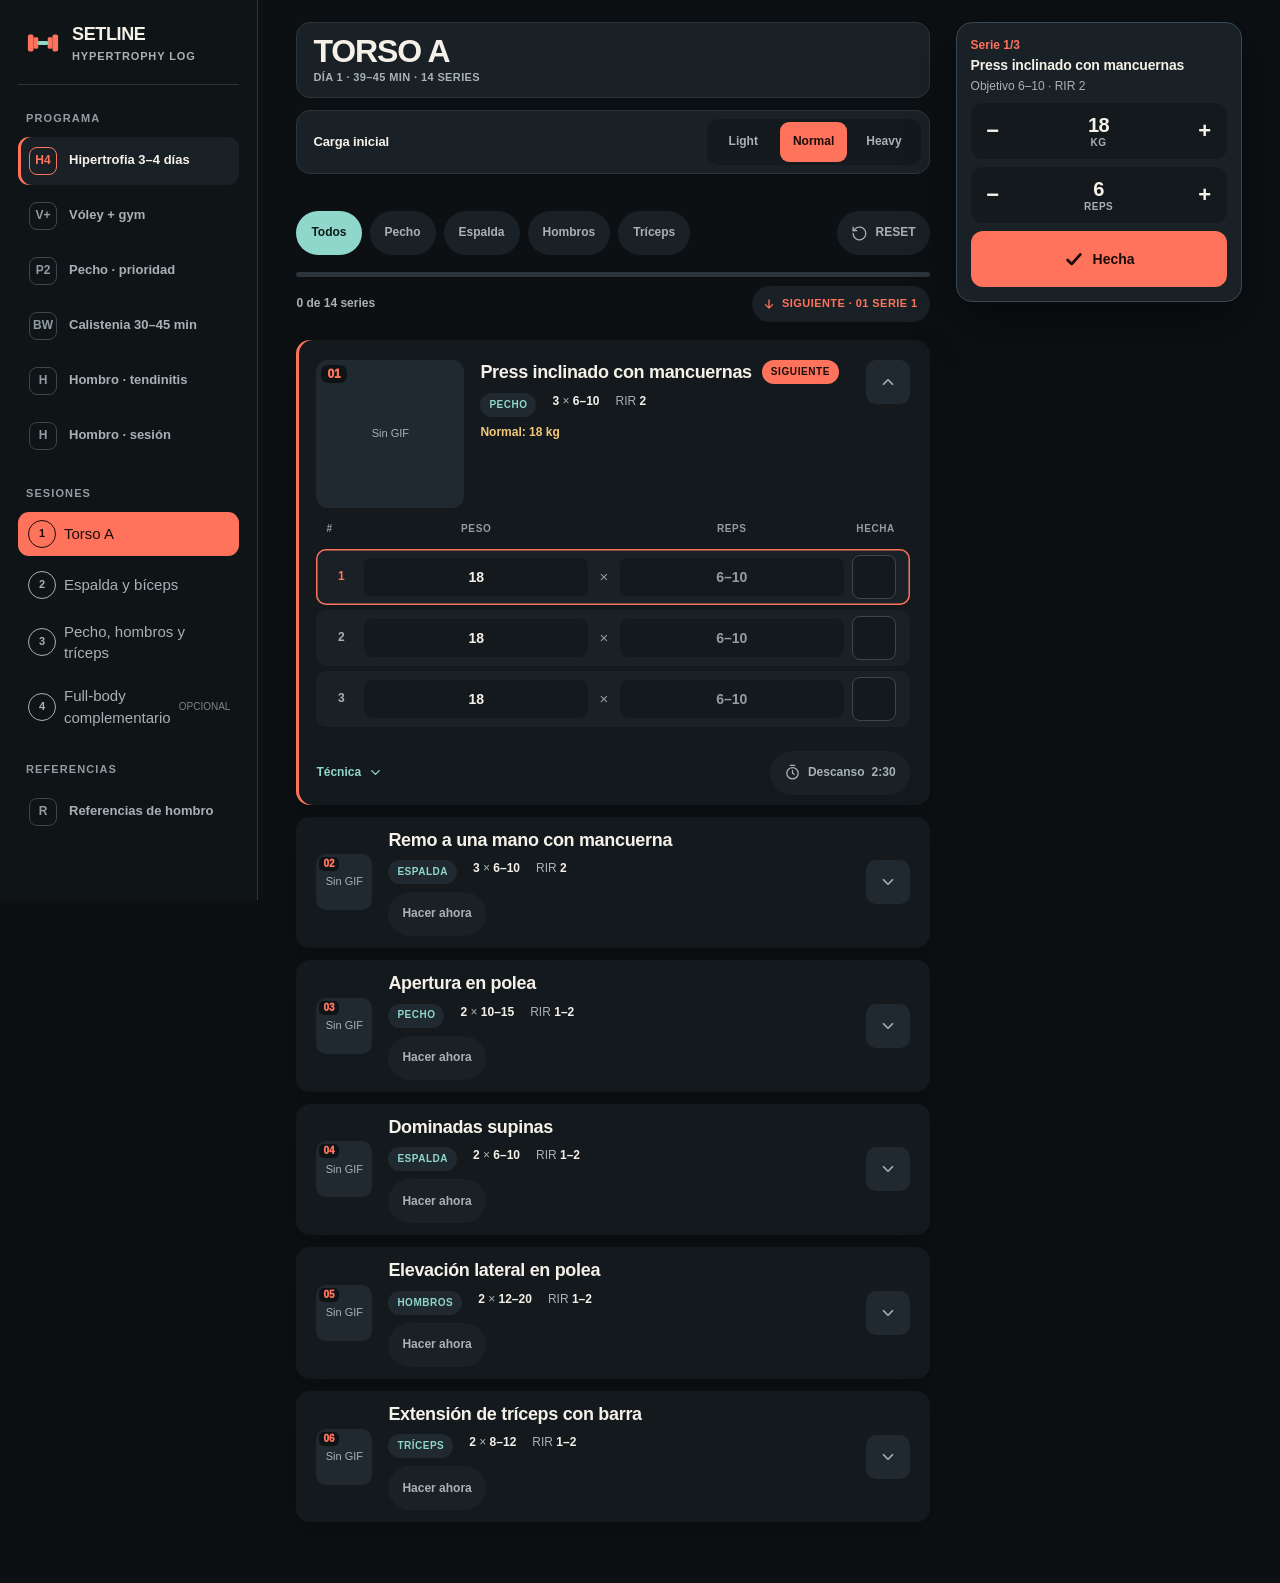
==== commit 5e29b55f: "Use existing routine selector only for shoulder session" ====
--- a/index.html
+++ b/index.html
@@ -1636,7 +1636,6 @@
     </aside>
 
     <main class="page">
-      <nav class="app-tabs" aria-label="Acceso directo a entrenamientos"><button type="button" data-program="solo">Gym</button><button type="button" data-open-shoulder>Entrenar hombro</button></nav>
       <header class="mobile-topbar">
         <button class="session-switch" id="session-switch" type="button" aria-haspopup="dialog">
           <svg class="brand-mark" viewBox="0 0 36 36" fill="none" aria-hidden="true">
@@ -1984,7 +1983,7 @@
       }]
     });
 
-    programs.push({"id": "shoulder-focus", "short": "Hombro · sesión", "symbol": "H", "days": [{"id": "hf-main", "code": "H", "name": "Entrenar hombro", "freeLog": true, "exercises": [{"id": "hf-row", "name": "Remo suave con banda", "muscle": "Hombros", "tracking": "reps", "loadLabel": "Banda", "cue": "Fijá la banda delante tuyo. Tirás llevando los codos cerca del cuerpo y volvés despacio, sin encoger los hombros.", "sets": 1, "reps": "—", "rest": 0, "freeLog": true}, {"id": "hf-iso", "name": "Empuje hacia fuera · sin mover el brazo", "muscle": "Hombros", "tracking": "reps", "loadLabel": "Pared", "cue": "De costado a la pared, codo doblado y pegado al cuerpo. Apoyá el dorso de la mano sobre una toalla y presioná suavemente hacia la pared sin mover el brazo. El GIF casi no se mueve: eso es el isométrico. Registrá contracciones, no segundos.", "sets": 1, "reps": "—", "rest": 0, "freeLog": true}, {"id": "hf-scapula", "name": "Extensión boca abajo · control escapular", "muscle": "Hombros", "tracking": "reps", "loadLabel": "Acordada", "cue": "Boca abajo con apoyo estable, llevá el brazo hacia atrás junto al cuerpo y volvé con control. De tu hoja, figura 9.25d. La mancuerna del GIF no indica qué carga usar: confirmá la variante con tu profesional.", "sets": 1, "reps": "—", "rest": 0, "freeLog": true}]}, {"id": "hf-optional", "code": "+", "name": "Curl · opcional", "optional": true, "alternative": true, "freeLog": true, "exercises": [{"id": "hf-curl", "name": "Curl liviano · opcional", "muscle": "Bíceps", "cue": "Palma hacia arriba, doblá el codo y bajá despacio. Solo si tolerás la carga; omitilo si estás en una fase irritable o el hombro empeora. El tamaño de la mancuerna del GIF no es una indicación de peso.", "sets": 1, "reps": "—", "rest": 0, "freeLog": true}]}]});
+    programs.push({"id": "shoulder-focus", "short": "Hombro · sesión", "symbol": "H", "days": [{"id": "hf-main", "code": "H", "name": "Hombro · base", "freeLog": true, "exercises": [{"id": "hf-row", "name": "Remo suave con banda", "muscle": "Hombros", "tracking": "reps", "loadLabel": "Banda", "cue": "Usá la pauta de tu profesional; frená con dolor punzante y ajustá si mañana estás peor. Fijá la banda delante tuyo. Tirás llevando los codos cerca del cuerpo y volvés despacio, sin encoger los hombros.", "sets": 1, "reps": "—", "rest": 0, "freeLog": true}, {"id": "hf-iso", "name": "Empuje hacia fuera · sin mover el brazo", "muscle": "Hombros", "tracking": "reps", "loadLabel": "Pared", "cue": "De costado a la pared, codo doblado y pegado al cuerpo. Apoyá el dorso de la mano sobre una toalla y presioná suavemente hacia la pared sin mover el brazo. El GIF casi no se mueve: eso es el isométrico. Registrá contracciones, no segundos.", "sets": 1, "reps": "—", "rest": 0, "freeLog": true}, {"id": "hf-scapula", "name": "Extensión boca abajo · control escapular", "muscle": "Hombros", "tracking": "reps", "loadLabel": "Acordada", "cue": "Boca abajo con apoyo estable, llevá el brazo hacia atrás junto al cuerpo y volvé con control. De tu hoja, figura 9.25d. La mancuerna del GIF no indica qué carga usar: confirmá la variante con tu profesional.", "sets": 1, "reps": "—", "rest": 0, "freeLog": true}]}, {"id": "hf-optional", "code": "+", "name": "Curl · opcional", "optional": true, "alternative": true, "freeLog": true, "exercises": [{"id": "hf-curl", "name": "Curl liviano · opcional", "muscle": "Bíceps", "cue": "Palma hacia arriba, doblá el codo y bajá despacio. Solo si tolerás la carga; omitilo si estás en una fase irritable o el hombro empeora. El tamaño de la mancuerna del GIF no es una indicación de peso.", "sets": 1, "reps": "—", "rest": 0, "freeLog": true}]}]});
 
     // Optional repertoire: choose variants with Hacer ahora; excluded from the A/B rotation.
     const chestExtraExercises = [
@@ -2523,7 +2522,6 @@
     function renderNavigation() {
       const programMarkup = programs.map(programButton).join("");
       const dayMarkup = activeProgram().days.map(dayButton).join("");
-      document.querySelector("[data-open-shoulder]").setAttribute("aria-pressed", String(state.programId === "shoulder-focus"));
       $("#desktop-programs").innerHTML = programMarkup;
       $("#sheet-programs").innerHTML = programMarkup;
       $("#desktop-days").innerHTML = dayMarkup;
@@ -2722,8 +2720,6 @@
       $("#exercise-list").innerHTML = filtered.length
         ? filtered.map((exercise) => exerciseCard(day, exercise, day.exercises.indexOf(exercise))).join("")
         : `<div class="empty-state"><strong>No hay ejercicios con este filtro.</strong>Elige otro grupo muscular para volver a la sesión.</div>`;
-      document.querySelector('#focus-session-note')?.remove();
-      if(day.freeLog) $("#exercise-list").insertAdjacentHTML('beforebegin', `<div id="focus-session-note" class="focus-session-note"><p>Usá la pauta acordada con tu profesional. Las filas son para registrar, no una dosis. Frená si hay dolor punzante; ajustá si mañana estás peor.</p><div><button class="rest-button" data-day="hf-main">Sesión principal</button> <button class="rest-button" data-day="hf-optional">Curl opcional</button> <a href="https://msk-bexley.nhs.uk/conditions/shoulder-pain/biceps-tendinopathy" target="_blank" rel="noopener noreferrer">Fuente clínica ↗</a></div></div>`);
       renderShoulderReferences();
       $$(".exercise-demo").forEach(loadExerciseDemo);
       configureNumericTriggers();
@@ -3649,7 +3645,6 @@
         $("[data-hero-toggle]")?.focus({ preventScroll: true });
         return;
       }
-      if(event.target.closest('[data-open-shoulder]')) { switchProgram('shoulder-focus'); switchDay('hf-main'); return; }
       const addSet = event.target.closest('[data-add-free-set]');
       if(addSet){const e=activeDay().exercises.find(e=>e.id===addSet.dataset.addFreeSet);if(e?.freeLog&&e.sets<20){e.sets++;state.freeSetCounts={...(isRecord(state.freeSetCounts)?state.freeSetCounts:{}),[e.id]:e.sets};persist();renderHero();renderExercises();}return;}
       const programButton = event.target.closest("[data-program]");
--- a/guide.css
+++ b/guide.css
@@ -1,5 +1 @@
-.app-tabs{display:flex;gap:8px;margin:0 0 20px;flex-wrap:wrap}.app-tabs a{padding:12px 18px;min-height:44px;box-sizing:border-box;border:1px solid #d6ddd8;border-radius:12px;color:#263b32;text-decoration:none;font:600 14px system-ui;background:#fff}.app-tabs a[aria-current=page]{background:#234f43;color:#fff;border-color:#234f43}.guide-page{max-width:980px;margin:auto;padding:24px 20px 60px;font:16px/1.6 system-ui;color:#243930}.guide-page h1{font-size:clamp(28px,5vw,44px);line-height:1.1;letter-spacing:-1px;margin:26px 0 14px}.guide-page h2{font-size:22px;line-height:1.2;margin:6px 0 12px}.guide-page p{margin:10px 0}.guide-intro,.guide-safety{background:#e7efea;border:1px solid #cfdfd5;border-radius:18px;padding:18px 22px;margin:22px 0}.guide-grid{display:grid;grid-template-columns:1fr 1fr;gap:18px}.guide-card{border:1px solid #d6ddd8;background:#fff;border-radius:18px;padding:20px;min-width:0}.guide-card img{width:100%;height:230px;object-fit:contain;background:#f4f6f3;border-radius:12px}.guide-card button,.guide-card a{min-height:44px;display:inline-flex;align-items:center;margin:8px 8px 4px 0;color:#245a48}.guide-card button{font:inherit;border:1px solid #b5c6bc;border-radius:9px;background:#fff;padding:6px 12px;cursor:pointer}.guide-kicker{font-size:12px;font-weight:700;text-transform:uppercase;letter-spacing:1px;color:#47735c}.guide-note{font-size:14px;color:#52645a}.guide-page a{color:#245a48}.guide-safety ul{padding-left:22px}.guide-page footer{font-size:14px;margin-top:30px}@media(max-width:650px){.guide-grid{grid-template-columns:1fr}.guide-page{padding:18px 14px 40px}.guide-card img{height:210px}}
-
-.app-tabs button{padding:12px 18px;min-height:48px;border:1px solid #b5c6bc;border-radius:12px;color:#234f43;background:#fff;font:700 15px system-ui;cursor:pointer}.app-tabs [data-open-shoulder]{background:#234f43;color:#fff}.focus-session-note{margin:0 0 18px;padding:12px 16px;background:#e7efea;border-radius:12px;font-size:14px}.focus-session-note p{margin:0 0 10px}.focus-session-note a{color:#245a48}.focus-cue{padding:12px 0;line-height:1.55}.app-tabs{position:relative;z-index:3}
-.focus-session-note{background:var(--surface-raised,#192126);color:var(--muted,#a8b1b5);border:1px solid var(--line,#2b353b)}.focus-session-note a{color:var(--mint,#8ed7ca)}.focus-session-note .rest-button{color:var(--text,#f5f1e9)}.app-tabs button{background:var(--surface-soft,#20292f);color:var(--text,#f5f1e9);border-color:var(--line-strong,#3b474e)}.app-tabs [data-open-shoulder]{background:var(--mint,#8ed7ca);color:#102820}
 .focus-cue{padding:12px;line-height:1.55}
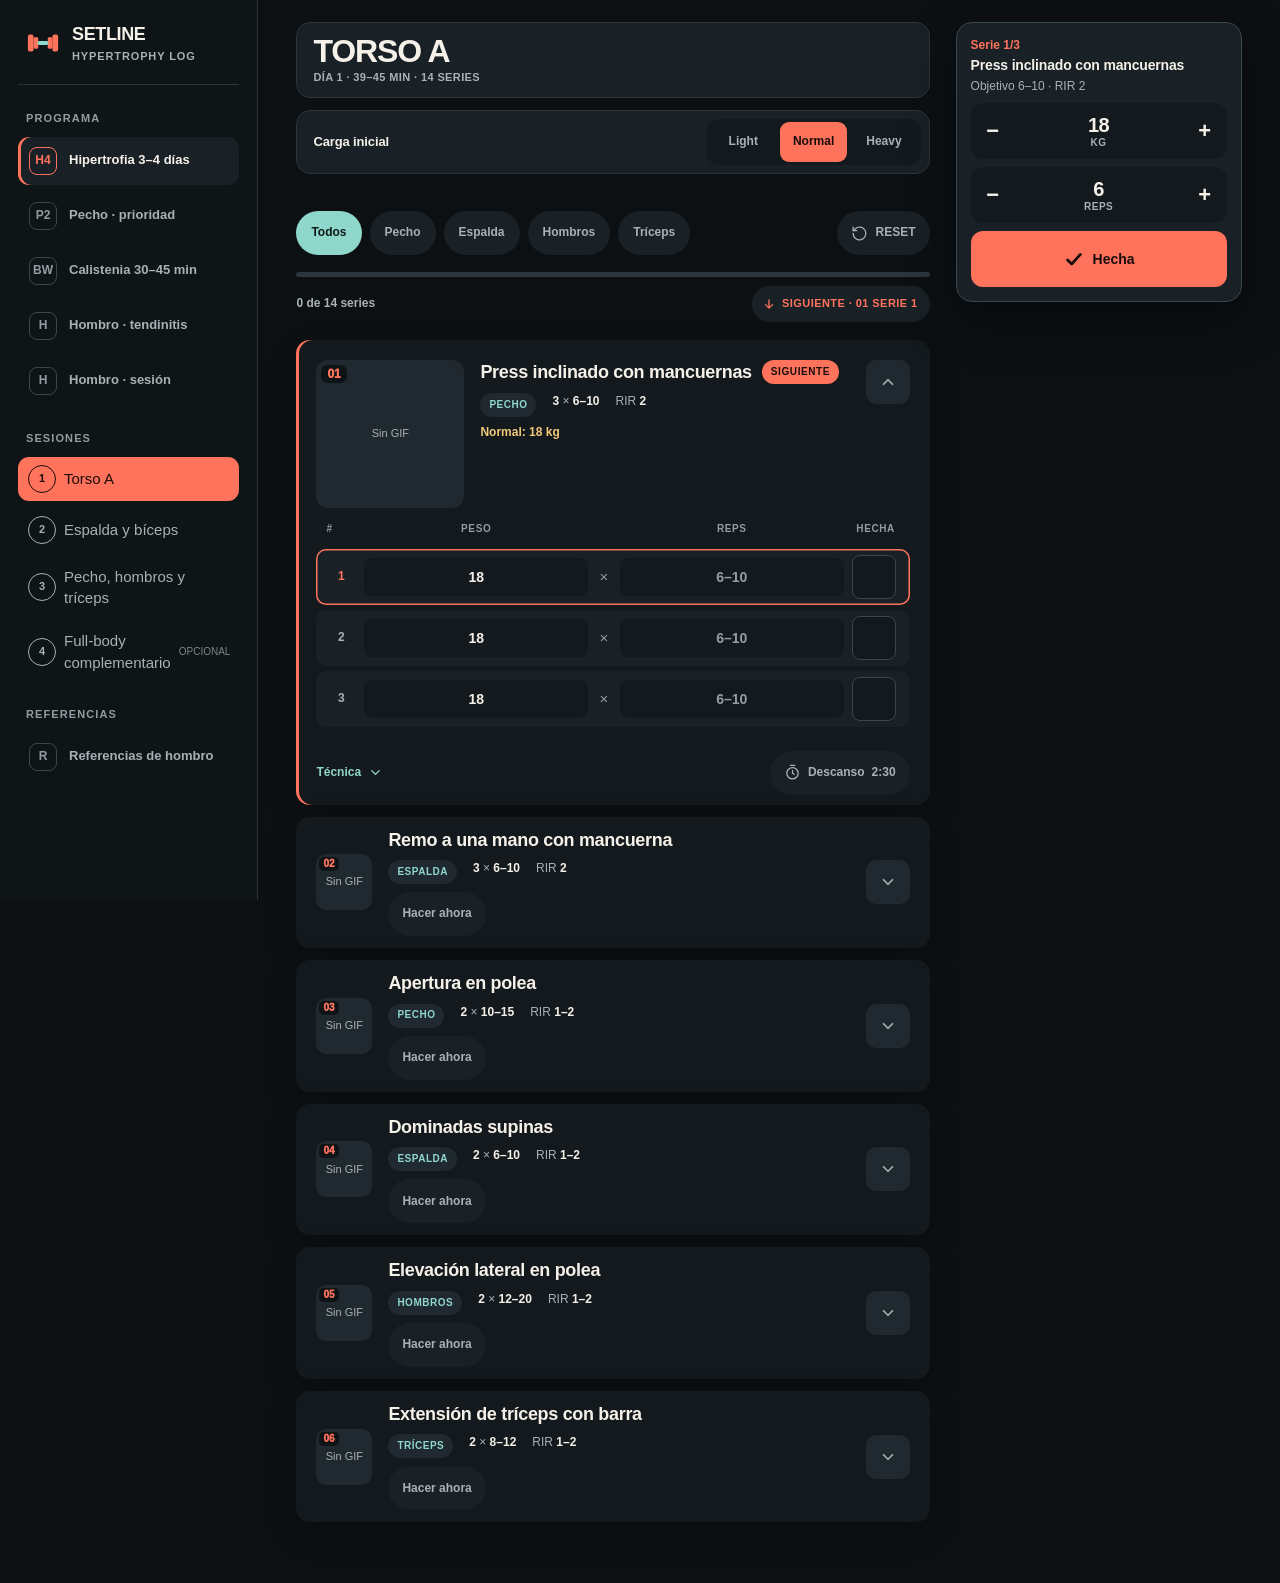
==== commit 673d9498: "Replace volleyball plan with chest and shoulder strength session" ====
--- a/index.html
+++ b/index.html
@@ -1048,15 +1048,21 @@
     }
 
     .timer-dock[data-mode="rest"] { border-color: transparent; background: #edf0e9; color: #11181a; }
-    .timer-dock.is-running { background: var(--mint); }
+    .timer-dock[data-mode="rest"].is-running { background: var(--mint); }
     .timer-dock[data-mode="done"] { border-color: rgba(142, 215, 202, .45); background: #13201f; }
-    .timer-dock.is-finished { border-color: transparent; background: var(--accent); color: #1a0c09; }
+    .timer-dock.is-finished:not(.is-editing) { border-color: transparent; background: var(--accent); color: #1a0c09; }
 
     .console-panel { display: none; gap: 8px; }
 
     .timer-dock[data-mode="work"] .console-work,
     .timer-dock[data-mode="rest"] .console-rest,
     .timer-dock[data-mode="done"] .console-complete { display: grid; }
+
+    .console-work-head { min-width: 0; display: flex; align-items: center; gap: 8px; grid-column: 1 / -1; }
+    .console-work-head .console-heading { flex: 1; }
+    .console-return { flex: 0 0 auto; min-width: 64px; height: 44px; padding: 0 10px; border: 0; border-radius: 12px; background: var(--surface-soft); color: var(--text); font-size: 12px; font-weight: 850; }
+    .console-hint.console-edit-rest { color: var(--mint); }
+    .stepper.is-selected-field, .set-input.is-console-source { box-shadow: inset 0 0 0 2px var(--mint); }
 
     .console-heading {
       min-width: 0;
@@ -1115,8 +1121,8 @@
       }
     }
 
-    .timer-dock.is-finished .console-set,
-    .timer-dock.is-finished .console-hint { color: inherit; }
+    .timer-dock.is-finished:not(.is-editing) .console-set,
+    .timer-dock.is-finished:not(.is-editing) .console-hint { color: inherit; }
 
     .stepper {
       min-width: 0;
@@ -1180,16 +1186,10 @@
       text-transform: uppercase;
     }
 
-    .numeric-editor-context { margin: 8px 0 16px; color: var(--muted); }
-    .numeric-editor-stepper { height: 72px; grid-template-columns: 64px minmax(0, 1fr) 64px; }
-    .numeric-editor-value { width: 100%; min-width: 0; border: 0; background: transparent; color: var(--text); font: inherit; font-size: 28px; font-weight: 850; text-align: center; }
-    .numeric-editor-options { display: flex; gap: 8px; margin-top: 12px; }
-    .numeric-editor-options button { flex: 1; min-height: 44px; }
-
-    .timer-dock.is-finished .stepper { background: rgba(26, 12, 9, .14); }
-    .timer-dock.is-finished .stepper-unit { color: inherit; }
-    .timer-dock.is-finished .stepper-button:hover,
-    .timer-dock.is-finished .stepper-button:active { background: rgba(26, 12, 9, .14); }
+    .timer-dock.is-finished:not(.is-editing) .stepper { background: rgba(26, 12, 9, .14); }
+    .timer-dock.is-finished:not(.is-editing) .stepper-unit { color: inherit; }
+    .timer-dock.is-finished:not(.is-editing) .stepper-button:hover,
+    .timer-dock.is-finished:not(.is-editing) .stepper-button:active { background: rgba(26, 12, 9, .14); }
 
     .console-done {
       min-height: 56px;
@@ -1210,7 +1210,7 @@
     .console-done svg { width: 22px; height: 22px; flex: 0 0 auto; }
     .console-done:hover { filter: brightness(1.06); }
     .console-done:active { transform: scale(.96); }
-    .timer-dock.is-finished .console-done { background: #1a0c09; color: var(--accent); }
+    .timer-dock.is-finished:not(.is-editing) .console-done { background: #1a0c09; color: var(--accent); }
 
     .console-rest-top {
       min-width: 0;
@@ -1578,7 +1578,7 @@
       .mobile-topbar { position: relative; }
       .timer-dock { max-width: none; }
       .console-work { grid-template-columns: minmax(0, 1.2fr) minmax(0, 1fr) minmax(0, 1fr) 62px; align-items: center; }
-      .console-heading { grid-column: auto; }
+      .console-work-head { grid-column: auto; }
       .timer-dock.is-reps-only .stepper-reps { grid-column: 2 / 4; }
     }
 
@@ -1690,10 +1690,14 @@
         <aside class="summary-column">
           <section class="timer-dock" id="timer-dock" data-mode="work" aria-label="Serie actual y descanso">
             <div class="console-panel console-work">
-              <button class="console-heading" type="button" data-scroll-next>
-                <span class="console-title"><strong id="console-name"></strong><span class="console-set" id="console-set"></span></span>
-                <span class="console-hint" id="console-hint"></span>
-              </button>
+              <div class="console-work-head">
+                <button class="console-heading" type="button" data-scroll-next>
+                  <span class="console-title"><strong id="console-name"></strong><span class="console-set" id="console-set"></span></span>
+                  <span class="console-hint" id="console-hint"></span>
+                  <span class="console-hint console-edit-rest" id="console-edit-rest" hidden></span>
+                </button>
+                <button class="console-return" id="console-return" type="button" aria-label="Cerrar editor sin completar la serie" hidden>Cerrar</button>
+              </div>
               <div class="stepper stepper-weight" id="console-weight-stepper">
                 <button class="stepper-button" type="button" data-stepper="weight" data-direction="-1" aria-label="Bajar peso">−</button>
                 <label class="stepper-field"><input class="stepper-input" id="console-weight" type="text" inputmode="decimal" enterkeyhint="done" autocomplete="off" placeholder="—" aria-label="Peso de la serie actual en kilogramos" data-console-field="weight"><span class="stepper-unit" aria-hidden="true">kg</span></label>
@@ -1767,25 +1771,6 @@
     <img id="gif-viewer-image" alt="">
     <p class="gif-viewer-error" id="gif-viewer-error" role="status" hidden>No se pudo cargar el GIF. Cierra y vuelve a intentarlo cuando tengas conexión.</p>
   </dialog>
-  <dialog class="sheet" id="numeric-editor" aria-labelledby="numeric-editor-title" aria-describedby="numeric-editor-context">
-    <form method="dialog" class="sheet-body">
-      <h2 id="numeric-editor-title">Editar repeticiones</h2>
-      <p class="numeric-editor-context" id="numeric-editor-context"></p>
-      <div class="stepper numeric-editor-stepper">
-        <button class="stepper-button" id="numeric-less" type="button" aria-label="Disminuir valor" autofocus>−</button>
-        <input class="numeric-editor-value" id="numeric-value" type="text" inputmode="none" readonly autocomplete="off" enterkeyhint="done" aria-label="Valor">
-        <button class="stepper-button" id="numeric-more" type="button" aria-label="Aumentar valor">+</button>
-      </div>
-      <div class="numeric-editor-options">
-        <button class="quiet-button" id="numeric-type" type="button">Escribir con teclado</button>
-        <button class="quiet-button" id="numeric-clear" type="button">Vaciar</button>
-      </div>
-      <div class="sheet-actions">
-        <button class="sheet-cancel" type="submit" value="cancel">Cancelar</button>
-        <button class="sheet-confirm" id="numeric-save" type="submit" value="save">Guardar</button>
-      </div>
-    </form>
-  </dialog>
   <dialog class="sheet" id="confirm-sheet" aria-labelledby="sheet-title">
     <form method="dialog" class="sheet-body">
       <h2 id="sheet-title"></h2>
@@ -1808,47 +1793,6 @@
     const MUSCLE_ORDER = ["Pecho", "Espalda", "Hombros", "Bíceps", "Tríceps", "Piernas", "Core"];
 
     const programs = [
-      {
-        id: "volley",
-        short: "Vóley + gym",
-        symbol: "V+",
-        days: [
-          {
-            id: "v-a", code: "A", name: "Base de torso",
-            exercises: [
-              { id: "va-press", name: "Press inclinado en máquina o mancuernas", muscle: "Pecho", sets: 3, reps: "6–10", rest: 120, rir: "2", cue: "Escápulas firmes; evita rebotar en la parte baja. Si no hay inclinado, usa el press de pecho disponible; conserva series, reps, descanso y RIR, y calibra la carga de esa máquina." },
-              { id: "va-row-db", name: "Remo a una mano con mancuerna", muscle: "Espalda", sets: 3, reps: "8–12", rest: 120, rir: "2", unilateral: true, cue: "Apoya la mano libre en el banco; lleva el codo hacia la cadera sin girar el torso. Reps por lado; kg de una mancuerna." },
-              { id: "va-pulldown-chinup", name: "Dominadas supinas", muscle: "Espalda", sets: 2, reps: "6–10", rest: 120, rir: "1–2", tracking: "reps", cue: "Palmas hacia ti, agarre al ancho de hombros y subida sin balanceo. Usa una banda de asistencia si la necesitas para mantener el RIR." },
-              { id: "va-lateral", name: "Elevación lateral en polea", muscle: "Hombros", sets: 2, reps: "12–20", rest: 75, rir: "1–2", unilateral: true, cue: "Sube con el codo y controla la vuelta." },
-              { id: "va-curl", name: "Curl de bíceps en polea", muscle: "Bíceps", sets: 2, reps: "10–15", rest: 75, rir: "1–2", cue: "Brazos quietos; extensión completa sin perder tensión." },
-              { id: "va-pushdown", name: "Extensión de tríceps con cuerda", muscle: "Tríceps", sets: 2, reps: "10–15", rest: 75, rir: "1–2", cue: "Separa la cuerda al final sin mover los codos." }
-            ]
-          },
-          {
-            id: "v-b", code: "B", name: "Hombros y brazos",
-            exercises: [
-              { id: "vb-chest", name: "Press de pecho convergente", muscle: "Pecho", sets: 3, reps: "8–12", rest: 120, rir: "2", cue: "Agarre cómodo y recorrido sin despegar los hombros." },
-              { id: "vb-highrow-db", name: "Remo inclinado con mancuernas", muscle: "Espalda", sets: 3, reps: "8–12", rest: 120, rir: "2", cue: "Inclina el torso desde la cadera, mantén la espalda estable y lleva los codos atrás, algo separados. Kg por mancuerna." },
-              { id: "vb-shoulder-db", name: "Press de hombro con mancuernas", muscle: "Hombros", sets: 2, reps: "8–12", rest: 120, rir: "2–3", cue: "Mantén el RIR por el trabajo de vóley. Sentado, abdomen firme y antebrazos verticales; sube sin arquear la espalda. Kg por mancuerna." },
-              { id: "vb-reverse-db", name: "Pájaros con mancuernas", muscle: "Hombros", sets: 2, reps: "12–20", rest: 75, rir: "1–2", cue: "Inclina el torso y abre los brazos con los codos ligeramente flexionados, sin impulso. Kg por mancuerna." },
-              { id: "vb-inclinecurl", name: "Curl inclinado con mancuernas", muscle: "Bíceps", sets: 2, reps: "10–15", rest: 75, rir: "1–2", cue: "Mantén el hombro atrás y evita impulso." },
-              { id: "vb-overheadtri", name: "Extensión de tríceps sobre la cabeza", muscle: "Tríceps", sets: 2, reps: "10–15", rest: 75, rir: "1–2", cue: "Busca estiramiento largo y codos apuntando al frente." }
-            ]
-          },
-          {
-            id: "v-c", code: "C", name: "Densidad de torso", optional: true,
-            exercises: [
-              { id: "vc-pulldown", name: "Jalón unilateral en polea", muscle: "Espalda", sets: 2, reps: "10–14", rest: 120, rir: "2", unilateral: true, cue: "Inicia bajando la escápula; no tires con el torso." },
-              { id: "vc-incline", name: "Press inclinado en máquina", muscle: "Pecho", sets: 3, reps: "8–12", rest: 120, rir: "2", cue: "Misma trayectoria en todas las repeticiones. Si no hay inclinado, usa el press horizontal disponible con la misma pauta y RIR. Calibra su carga desde liviano." },
-              { id: "vc-seatedrow", name: "Remo sentado en polea", muscle: "Espalda", sets: 2, reps: "10–14", rest: 120, rir: "1–2", cue: "Mantén el pecho alto y no colapses al estirar." },
-              { id: "vc-lateral-db", name: "Elevación lateral con mancuernas", muscle: "Hombros", sets: 2, reps: "15–20", rest: 75, rir: "2", cue: "Eleva los brazos hasta la altura de los hombros, sin encogerlos ni balancearte. Kg por mancuerna." },
-              { id: "vc-fly", name: "Apertura en polea o peck deck", muscle: "Pecho", sets: 2, reps: "12–18", rest: 75, rir: "1–2", cue: "Acerca los bíceps sin perder el arco natural del hombro." },
-              { id: "vc-curl", name: "Curl predicador", muscle: "Bíceps", sets: 2, reps: "10–15", rest: 75, rir: "1–2", cue: "No hiperextiendas el codo al final." },
-              { id: "vc-tri", name: "Extensión cruzada de tríceps en polea", muscle: "Tríceps", sets: 2, reps: "10–15", rest: 75, rir: "1–2", unilateral: true, cue: "Bloquea el brazo y termina cada repetición." }
-            ]
-          }
-        ]
-      },
       {
         id: "solo",
         short: "Hipertrofia 3–4 días",
@@ -1928,6 +1872,16 @@
             ]
           },
           {
+            id: "p-shoulder", code: "H", name: "Pecho + hombro · fuerza", alternative: true,
+            exercises: [
+              { id: "ps-machine", name: "Press de pecho en máquina", muscle: "Pecho", sets: 3, reps: "8–12", rest: 150, rir: "3", manualLoad: true, cue: "Esta sesión sustituye A o B; deja 48–72 h entre sesiones de torso y cuenta el trabajo de otras rutinas de hombro. Propuesta general: confirma la selección con tu fisioterapeuta según tu tendinopatía del bíceps proximal. Calienta 6–8 min y prueba el press con poca carga. Ajusta asiento y agarre; mantén la espalda apoyada y usa un recorrido sin dolor. Elige y registra los kg que permitan terminar con unas 3 reps en reserva, sin llegar al fallo. Si duele, detén el ejercicio. Sube primero reps; aumenta el menor salto de peso solo tras dos sesiones en el máximo, con técnica estable y sin empeorar esa noche ni al día siguiente. Si empeora, reduce carga, recorrido o series en la próxima sesión; si persiste, consulta." },
+              { id: "ps-neutral", name: "Press con mancuernas en agarre neutro", muscle: "Pecho", sets: 3, reps: "10–12", rest: 120, rir: "3", manualLoad: true, cue: "En banco plano, palmas enfrentadas y codos en diagonal al torso. Baja con control solo hasta un recorrido sin dolor; el agarre neutro no garantiza que sea tolerable para tu hombro. Registra kg por mancuerna y conserva 3 reps en reserva. Si duele, detén el ejercicio. Sube reps antes que kilos y no progreses si esa noche o al día siguiente estás peor." },
+              { id: "ps-row", name: "Remo sentado en polea", muscle: "Espalda", sets: 3, reps: "10–15", rest: 120, rir: "3", manualLoad: true, cue: "Agarre cómodo, torso estable y codos cerca del cuerpo; tira hacia las costillas sin encoger los hombros ni forzar su recorrido hacia atrás. Vuelve con control. Calibra los kg de esta polea dejando 3 reps en reserva; detén el ejercicio si duele. Aumenta reps antes que carga y solo si el hombro no empeora al día siguiente." },
+              { id: "ps-external", name: "Rotación externa de lado con mancuerna", muscle: "Hombros", sets: 2, reps: "12–15/lado", rest: 75, rir: "3–4", unilateral: true, manualLoad: true, cue: "Trabajo complementario del hombro. Acostado de lado, trabaja con el brazo de arriba: codo a 90° pegado al torso, con una toalla pequeña entre ambos si ayuda. Gira el antebrazo hacia arriba sin despegar el codo ni girar el cuerpo; baja lento. Empieza con una mancuerna liviana y registra sus kg; no uses la carga del press ni de las elevaciones como referencia. Reps por lado, ambos lados antes del descanso. Deja 3–4 reps en reserva. Si duele, detén el ejercicio; si al día siguiente estás peor, reduce la carga o las series. Sube el menor incremento disponible solo tras dos sesiones de 15 reps controladas sin empeorar los síntomas." },
+              { id: "ps-curl", name: "Curl de bíceps con mancuernas", muscle: "Bíceps", sets: 2, reps: "10–15", rest: 75, rir: "3–4", manualLoad: true, cue: "De pie, brazos al costado y codos quietos; no lleves el brazo detrás del torso. Palmas hacia delante, sube sin balancearte y baja lento, en unos 3 segundos. Empieza con carga liviana que toleres y registra kg por mancuerna, dejando 3–4 reps en reserva. Para el bíceps proximal, ajusta esta carga directa con tu fisioterapeuta según tu tolerancia. Si duele delante del hombro, detén el ejercicio; no fuerces repeticiones ni compenses con más series. Aumenta primero reps y luego el menor salto de peso, solo tras dos sesiones en el máximo sin empeorar esa noche ni al día siguiente." }
+            ]
+          },
+          {
             id: "p-home", code: "C", name: "Pecho en casa", alternative: true,
             exercises: [
               { id: "ph-floor", name: "Press con mancuernas en el suelo", muscle: "Pecho", sets: 3, reps: "8–15", rest: 120, rir: "2", cue: "Boca arriba, rodillas flexionadas y pies apoyados. Codos a unos 30–45° del torso; baja hasta apoyar suavemente los brazos en el suelo, sin rebote. Empuja hacia arriba. Registra kg por mancuerna; elige una carga que te deje 2 reps en reserva." },
@@ -2060,9 +2014,6 @@
       "px-cable-press": 10, "px-db-fly": 6, "px-db-fly-incline": 6, "px-db-fly-decline": 6,
       "px-cable-fly": 10, "px-cable-low": 7.5, "px-cable-high": 10, "px-pec-deck": 25, "px-floor": 14,
       "pa-incline": 18, "pa-flat": 45, "pa-fly": 10, "pb-flat": 40, "pb-incline": 14, "pb-fly": 25,
-      "va-press": 18, "va-row-db": 15, "va-pulldown-chinup": null, "va-lateral": 5, "va-curl": 15, "va-pushdown": 25,
-      "vb-chest": 45, "vb-highrow-db": 12.5, "vb-shoulder-db": 10, "vb-reverse-db": 4, "vb-inclinecurl": 10, "vb-overheadtri": 20,
-      "vc-pulldown": 17.5, "vc-incline": 40, "vc-seatedrow": 40, "vc-lateral-db": 5, "vc-fly": 30, "vc-curl": 20, "vc-tri": 12.5,
       "s1-incline": 18, "s1-row-db": 15, "s1-fly": 10, "s1-pulldown-chinup": null, "s1-lateral": 5, "s1-tri": 25,
       "s2-pullup": null, "s2-highrow-db": 12.5, "s2-cablerow": 40, "s2-reverse-db": 4, "s2-preacher": 20, "s2-hammer": 15,
       "s3-flat": 50, "s3-incline": 40, "s3-shoulder-db": 10, "s3-lateral-db": 5, "s3-fly-db": 6, "s3-overhead": 20, "s3-pushdown": 12.5,
@@ -2092,25 +2043,6 @@
       "pb-flat": ["pectorals/lever-chest-press.gif", "Press de pecho en máquina"],
       "pb-incline": ["pectorals/dumbbell-incline-bench-press.gif", "Press inclinado con mancuernas"],
       "pb-fly": ["pectorals/lever-seated-fly.gif", "Apertura sentada en máquina"],
-      "va-press": ["pectorals/dumbbell-incline-bench-press.gif", "Press inclinado con mancuernas"],
-      "va-row-db": ["upper-back/dumbbell-one-arm-bent-over-row.gif", "Remo a una mano con mancuerna"],
-      "va-pulldown-chinup": ["lats/chin-up.gif", "Dominadas supinas"],
-      "va-lateral": ["delts/cable-one-arm-lateral-raise.gif", "Elevación lateral unilateral en polea"],
-      "va-curl": ["biceps/cable-curl.gif", "Curl de bíceps en polea"],
-      "va-pushdown": ["triceps/cable-pushdown-with-rope-attachment.gif", "Extensión de tríceps con cuerda"],
-      "vb-chest": ["pectorals/lever-chest-press.gif", "Press de pecho en máquina"],
-      "vb-highrow-db": ["upper-back/dumbbell-bent-over-row.gif", "Remo inclinado con mancuernas"],
-      "vb-shoulder-db": ["delts/dumbbell-seated-shoulder-press.gif", "Press de hombro con mancuernas"],
-      "vb-reverse-db": ["delts/dumbbell-reverse-fly.gif", "Pájaros con mancuernas"],
-      "vb-inclinecurl": ["biceps/dumbbell-incline-biceps-curl.gif", "Curl inclinado con mancuernas"],
-      "vb-overheadtri": ["triceps/cable-overhead-triceps-extension-rope-attachment.gif", "Extensión de tríceps sobre la cabeza con cuerda"],
-      "vc-pulldown": ["lats/cable-one-arm-pulldown.gif", "Jalón unilateral en polea"],
-      "vc-incline": ["pectorals/lever-incline-chest-press.gif", "Press inclinado en máquina"],
-      "vc-seatedrow": ["upper-back/cable-seated-row.gif", "Remo sentado en polea"],
-      "vc-lateral-db": ["delts/dumbbell-lateral-raise.gif", "Elevación lateral con mancuernas"],
-      "vc-fly": ["pectorals/lever-seated-fly.gif", "Apertura sentada en máquina"],
-      "vc-curl": ["biceps/barbell-preacher-curl.gif", "Curl predicador con barra"],
-      "vc-tri": ["triceps/cable-standing-one-arm-triceps-extension.gif", "Extensión unilateral de tríceps en polea"],
       "s1-incline": ["pectorals/dumbbell-incline-bench-press.gif", "Press inclinado con mancuernas"],
       "s1-row-db": ["upper-back/dumbbell-one-arm-bent-over-row.gif", "Remo a una mano con mancuerna"],
       "s1-fly": ["pectorals/cable-standing-fly.gif", "Apertura de pie en polea"],
@@ -2150,6 +2082,11 @@
     };
 
     Object.assign(exerciseGifs, {
+      "ps-machine": ["pectorals/lever-chest-press.gif", "Press de pecho en máquina"],
+      "ps-neutral": ["pectorals/dumbbell-lying-hammer-press.gif", "Press con mancuernas en agarre neutro"],
+      "ps-row": ["upper-back/cable-seated-row.gif", "Remo sentado en polea"],
+      "ps-external": ["./assets/shoulder/doctor/ref-side-er.gif", "Rotación externa de lado con mancuerna", "https://www.csp.org.uk/conditions/shoulder-pain/video-exercises-shoulder-pain", "ExerciseGymGifsDB / JahelCuadrado", "./assets/shoulder/doctor/ref-side-er.jpg"],
+      "ps-curl": ["./assets/shoulder/guide/curl.gif", "Curl de bíceps con mancuernas", "https://github.com/JahelCuadrado/ExerciseGymGifsDB", "ExerciseGymGifsDB / JahelCuadrado", "./assets/shoulder/guide/curl.jpg"],
       "px-bar-flat": ["pectorals/barbell-bench-press.gif", "Press plano con barra"],
       "px-bar-incline": ["pectorals/barbell-incline-bench-press.gif", "Press inclinado con barra"],
       "px-bar-decline": ["pectorals/barbell-decline-bench-press.gif", "Press declinado con barra"],
@@ -2189,7 +2126,7 @@
     const defaultState = {
       schemaVersion: 3,
       programId: "solo",
-      dayByProgram: { volley: "v-a", solo: "s-1", chest: "p-a", calisthenics: "c-a", shoulder: "h-a" },
+      dayByProgram: { solo: "s-1", chest: "p-a", calisthenics: "c-a", shoulder: "h-a" },
       filter: "Todos",
       loadPreset: "normal",
       entries: {},
@@ -2228,6 +2165,12 @@
         } : JSON.parse(JSON.stringify(defaultState));
         if (saved && Number(saved.schemaVersion || 1) < 2) {
           merged.programId = "solo";
+        }
+        // Retired programs must not keep writing new sets under their old namespace.
+        if (!programs.some(program => program.id === merged.programId)) {
+          merged.programId = defaultState.programId;
+          merged.filter = "Todos";
+          merged.focusExerciseId = null;
         }
         merged.schemaVersion = 3;
         if (!LOAD_PRESETS[merged.loadPreset]) merged.loadPreset = "normal";
@@ -2260,6 +2203,7 @@
     let sessionResetPending = false;
     let lastTimerSnapshot = null;
     let lastDoneSet = null;
+    let consoleTarget = null;
     const tapGuardsUntil = { console: 0, dialog: 0 };
     let renderedOn = dateKey();
     let wakeLock = null;
@@ -2551,7 +2495,7 @@
 
     function renderLoadPresets() {
       const panel = $("#load-preset-panel");
-      panel.hidden = ["calisthenics", "shoulder", "shoulder-focus"].includes(activeProgram().id);
+      panel.hidden = ["calisthenics", "shoulder", "shoulder-focus"].includes(activeProgram().id) || activeDay().exercises.every(exercise => exercise.manualLoad);
       if (panel.hidden) return;
       $("#load-presets").innerHTML = Object.entries(LOAD_PRESETS).map(([id, item]) => `<button class="load-preset-button" type="button" aria-pressed="${state.loadPreset === id}" data-load-preset="${id}">${item.label}</button>`).join("");
     }
@@ -2714,6 +2658,7 @@
     }
 
     function renderExercises() {
+      dismissSetEditor();
       const day = activeDay();
       ensurePresetWeights(day);
       const filtered = day.exercises.filter(exercise => state.filter === "Todos" || exercise.muscle === state.filter);
@@ -2951,105 +2896,95 @@
     }
 
     function dismissSetEditor() {
+      consoleTarget = null;
+      $$(".is-console-source, .is-selected-field").forEach(element => element.classList.remove("is-console-source", "is-selected-field"));
       const editor = document.activeElement;
       if (editor?.matches("[data-reps], [data-weight], [data-console-field], [data-reference]")) editor.blur();
     }
 
-    let numericTarget = null;
-
-    function openNumericEditor(input) {
+    function currentConsoleSet(day = activeDay()) {
+      if (consoleTarget?.programId === state.programId && consoleTarget.dayId === day.id) {
+        const exercise = day.exercises.find(item => item.id === consoleTarget.exerciseId);
+        if (exercise && consoleTarget.index >= 0 && consoleTarget.index < exercise.sets) return { exercise, index: consoleTarget.index };
+      }
+      consoleTarget = null;
+      return findNextSet(day);
+    }
+
+    function returnToCurrentSet() {
+      dismissSetEditor();
+      updateConsole();
+      const mode = $("#timer-dock").dataset.mode;
+      $(mode === "rest" ? "#timer-skip" : mode === "done" ? "#console-reset" : "#console-done").focus({ preventScroll: true });
+      guardTaps(350, "console");
+    }
+
+    function selectConsoleSet(input) {
       const day = activeDay();
-      const next = input.matches("[data-console-field]") ? findNextSet(day) : null;
-      const exercise = next?.exercise || day.exercises.find(item => item.id === input.dataset.exercise);
-      const index = next?.index ?? Number(input.dataset.set);
+      const fromConsole = input.matches("[data-console-field]");
+      const selected = fromConsole ? currentConsoleSet(day) : null;
+      const exercise = selected?.exercise || day.exercises.find(item => item.id === input.dataset.exercise);
+      const index = selected?.index ?? Number(input.dataset.set);
       if (!exercise || !Number.isInteger(index)) return;
+      const field = input.dataset.consoleField || (input.matches("[data-weight]") ? "weight" : "reps");
+      // The existing console owns both numbers for the exact row that was touched.
+      // Selecting a row must not change the workout order or stop a running rest.
+      const target = { programId: state.programId, dayId: day.id, exerciseId: exercise.id, index };
       dismissSetEditor();
-      const field = input.dataset.consoleField || (input.matches("[data-weight]") ? "weight" : "reps");
-      numericTarget = { programId: state.programId, dayId: day.id, exerciseId: exercise.id, index, field,
-        restore: input.closest(".exercise-card")?.querySelector("[data-collapse-toggle]") || $(`[data-stepper="${field}"][data-direction="1"]`) };
-      $("#numeric-editor-title").textContent = field === "weight" ? "Editar peso · kg" : "Editar repeticiones";
-      $("#numeric-editor-context").textContent = `${exercise.name} · serie ${index + 1}/${exercise.sets}`;
-      const value = $("#numeric-value");
-      value.value = input.value;
-      value.readOnly = true;
-      value.inputMode = "none";
-      value.setAttribute("aria-label", field === "weight" ? "Peso en kilogramos" : "Repeticiones");
-      $("#numeric-type").hidden = false;
-      $("#numeric-editor").returnValue = "cancel";
-      guardTaps(350, "dialog");
-      $("#numeric-editor").showModal();
-    }
-
-    function stepNumericEditor(direction) {
-      const input = $("#numeric-value");
-      const current = safeNumber(input.value);
-      input.value = displayDecimal(numericTarget.field === "weight" ? stepWeight(current, direction) : Math.max(0, current + direction));
-    }
-
-    function interceptNumericEditor(event) {
+      consoleTarget = target;
+      updateConsole();
+      const source = $(`[data-exercise-card="${exercise.id}"] [data-set-row="${index}"] [data-${field}]`);
+      source?.classList.add("is-console-source");
+      $(`#console-${field}-stepper`).classList.add("is-selected-field");
+      $(`[data-stepper="${field}"][data-direction="-1"]`).focus({ preventScroll: true });
+      guardTaps(350, "console");
+      announce(`${exercise.name}, serie ${index + 1} de ${exercise.sets}. Ajustar ${field === "weight" ? "peso" : "repeticiones"} en la barra inferior.`);
+    }
+
+    function interceptConsoleSelection(event) {
       if (!window.matchMedia("(max-width: 880px)").matches) return;
       const input = event.target.closest?.("[data-reps], [data-weight], [data-console-field]");
-      if (!input || $("#numeric-editor").open) return;
-      if (input.closest("#timer-dock") && performance.now() < tapGuardsUntil.console) return;
+      if (!input) return;
       event.preventDefault();
       event.stopPropagation();
-      openNumericEditor(input);
+      if (input.closest("#timer-dock") && performance.now() < tapGuardsUntil.console) return;
+      selectConsoleSet(input);
     }
 
     function configureNumericTriggers() {
       const mobile = window.matchMedia("(max-width: 880px)").matches;
+      if (!mobile && consoleTarget) returnToCurrentSet();
       $$("[data-reps], [data-weight], [data-console-field]").forEach(input => {
         input.inputMode = mobile ? "none" : input.matches("[data-reps], [data-console-field='reps']") ? "numeric" : "decimal";
-        if (mobile) input.setAttribute("aria-haspopup", "dialog");
-        else input.removeAttribute("aria-haspopup");
+        if (mobile) input.setAttribute("aria-controls", "timer-dock");
+        else input.removeAttribute("aria-controls");
       });
     }
 
-    // Cancel the native focus action before a touch can summon the OS keyboard.
-    document.addEventListener("pointerdown", interceptNumericEditor, true);
-    document.addEventListener("click", interceptNumericEditor, true);
+    // Cancel native focus before a touch can summon the OS keyboard.
+    document.addEventListener("pointerdown", interceptConsoleSelection, true);
+    document.addEventListener("click", interceptConsoleSelection, true);
     document.addEventListener("keydown", event => {
-      if (event.key === "Enter" && event.target === $("#numeric-value")) {
+      if (event.key === "Escape" && consoleTarget && !$("dialog[open]")) {
         event.preventDefault();
-        $("#numeric-editor").close("save");
-      } else if (event.key === "Enter") interceptNumericEditor(event);
+        returnToCurrentSet();
+      } else if (event.key === "Enter") interceptConsoleSelection(event);
     }, true);
     window.addEventListener("resize", configureNumericTriggers);
-    $("#numeric-less").addEventListener("click", () => stepNumericEditor(-1));
-    $("#numeric-more").addEventListener("click", () => stepNumericEditor(1));
-    $("#numeric-clear").addEventListener("click", () => { $("#numeric-value").value = ""; });
-    $("#numeric-type").addEventListener("click", () => {
-      const input = $("#numeric-value");
-      input.readOnly = false;
-      input.inputMode = numericTarget.field === "weight" ? "decimal" : "numeric";
-      input.focus();
-      input.select();
-      $("#numeric-type").hidden = true;
-    });
-    $("#numeric-editor").addEventListener("close", () => {
-      const target = numericTarget;
-      numericTarget = null;
-      $("#numeric-value").blur();
-      if (!target) return;
-      const day = activeDay();
-      if ($("#numeric-editor").returnValue === "save" && state.programId === target.programId && day.id === target.dayId) {
-        const exercise = day.exercises.find(item => item.id === target.exerciseId);
-        if (exercise) applySetValue(day, exercise, target.index, target.field, $("#numeric-value").value.trim());
-      }
-      target.restore?.focus({ preventScroll: true });
-    });
+    $("#console-return").addEventListener("click", returnToCurrentSet);
 
     function completeFromConsole() {
       const day = activeDay();
-      const next = findNextSet(day);
+      const next = currentConsoleSet(day);
       if (!next) return;
+      if (getEntry(day.id, next.exercise.id, next.index).completed) return returnToCurrentSet();
       setEntry(day.id, next.exercise.id, next.index, { reps: $("#console-reps").value.trim() || defaultReps(day, next.exercise, next.index) });
       setSetDone(day, next.exercise, next.index, true);
     }
 
     function stepConsole(field, direction) {
       const day = activeDay();
-      const next = findNextSet(day);
+      const next = currentConsoleSet(day);
       if (!next) return;
       const current = safeNumber($(field === "weight" ? "#console-weight" : "#console-reps").value);
       const value = field === "weight" ? stepWeight(current, direction) : Math.max(1, current + direction);
@@ -3072,6 +3007,7 @@
     }
 
     function setDockMode(mode) {
+      if (consoleTarget) mode = "work";
       const dock = $("#timer-dock");
       if (dock.dataset.mode === mode) return;
       const hadFocus = dock.contains(document.activeElement);
@@ -3096,8 +3032,10 @@
 
     function updateConsole() {
       const day = activeDay();
-      const next = findNextSet(day);
+      const next = currentConsoleSet(day);
       const dock = $("#timer-dock");
+      dock.classList.toggle("is-editing", Boolean(consoleTarget));
+      $("#console-return").hidden = !consoleTarget;
       if (next) {
         const { exercise, index } = next;
         const bodyweight = exercise.tracking === "reps";
@@ -3105,13 +3043,15 @@
         const hint = [exercise.freeLog ? "Registrá lo realizado · sin objetivo fijado" : `Objetivo ${exercise.reps}`, ...(exercise.rir ? [`RIR ${exercise.rir}`] : [])];
         if (previous && (safeNumber(previous.reps) || !bodyweight)) hint.push(`última ${formatLoggedSet(previous, bodyweight)}`);
         $("#console-name").textContent = exercise.name;
-        $("#console-set").textContent = `${dock.classList.contains("is-finished") ? "¡Listo! · " : ""}Serie ${index + 1}/${exercise.sets}`;
+        $("#console-set").textContent = `${dock.classList.contains("is-finished") && !consoleTarget ? "¡Listo! · " : ""}Serie ${index + 1}/${exercise.sets}`;
         $("#console-hint").textContent = hint.join(" · ");
         $("#console-weight-stepper").hidden = bodyweight;
         dock.classList.toggle("is-reps-only", bodyweight);
         setConsoleValue("#console-weight", displayDecimal(defaultWeight(day, exercise, index)));
         setConsoleValue("#console-reps", defaultReps(day, exercise, index));
-        $("#console-done").setAttribute("aria-label", `Marcar serie ${index + 1} de ${exercise.name} como hecha`);
+        const completed = Boolean(getEntry(day.id, exercise.id, index).completed);
+        $("#console-done span").textContent = completed ? "Listo" : "Hecha";
+        $("#console-done").setAttribute("aria-label", completed ? "Terminar de corregir la serie" : `Marcar serie ${index + 1} de ${exercise.name} como hecha`);
       } else {
         const nextDay = nextDayInRotation();
         const button = $("#console-next-day");
@@ -3123,6 +3063,19 @@
         $("#console-complete-stats").textContent = sessionStats(day);
       }
       setDockMode(timerRunning || timerRemaining > 0 ? "rest" : next ? "work" : "done");
+      updateEditingRest();
+    }
+
+    function updateEditingRest() {
+      const hasRest = timerRunning || timerRemaining > 0;
+      const finished = $("#timer-dock").classList.contains("is-finished");
+      const showRest = Boolean(consoleTarget) && (hasRest || finished);
+      $("#console-hint").hidden = showRest;
+      const status = $("#console-edit-rest");
+      status.hidden = !showRest;
+      if (showRest) status.textContent = hasRest
+        ? `${timerRunning ? "Descanso" : "Descanso en pausa"} · ${$("#timer-time").textContent}`
+        : "Descanso terminado";
     }
 
     function setCollapseToggle(card, collapsed) {
@@ -3476,6 +3429,7 @@
       document.title = timerRunning ? `${$("#timer-time").textContent} · Setline` : "Setline — Rutinas de hipertrofia";
       $("#console-undo").hidden = !lastDoneSet;
       setDockMode(timerRunning || timerRemaining > 0 ? "rest" : findNextSet(activeDay()) ? "work" : "done");
+      updateEditingRest();
       saveTimer();
     }
 
@@ -3671,7 +3625,7 @@
       }
       const nextButton = event.target.closest("[data-scroll-next]");
       if (nextButton) {
-        const next = findNextSet(activeDay());
+        const next = currentConsoleSet();
         if (next && !$(`[data-exercise-card="${next.exercise.id}"]`)) {
           state.filter = "Todos";
           persist();
@@ -3682,7 +3636,11 @@
           toggledCards.delete(next.exercise.id);
           syncCardStates();
         }
-        revealCurrentSet("center");
+        if (next) {
+          const card = $(`[data-exercise-card="${next.exercise.id}"]`);
+          if (card?.classList.contains("is-collapsed")) toggleCard(card);
+          $(`[data-set-row="${next.index}"]`, card)?.scrollIntoView({ block: "center" });
+        }
         return;
       }
       const stepperButton = event.target.closest("[data-stepper]");
@@ -3775,7 +3733,7 @@
       }
       if (event.target.matches("[data-console-field]")) {
         const day = activeDay();
-        const next = findNextSet(day);
+        const next = currentConsoleSet(day);
         if (next) applySetValue(day, next.exercise, next.index, event.target.dataset.consoleField, event.target.value);
       }
       if (event.target.matches("[data-reference]")) {
